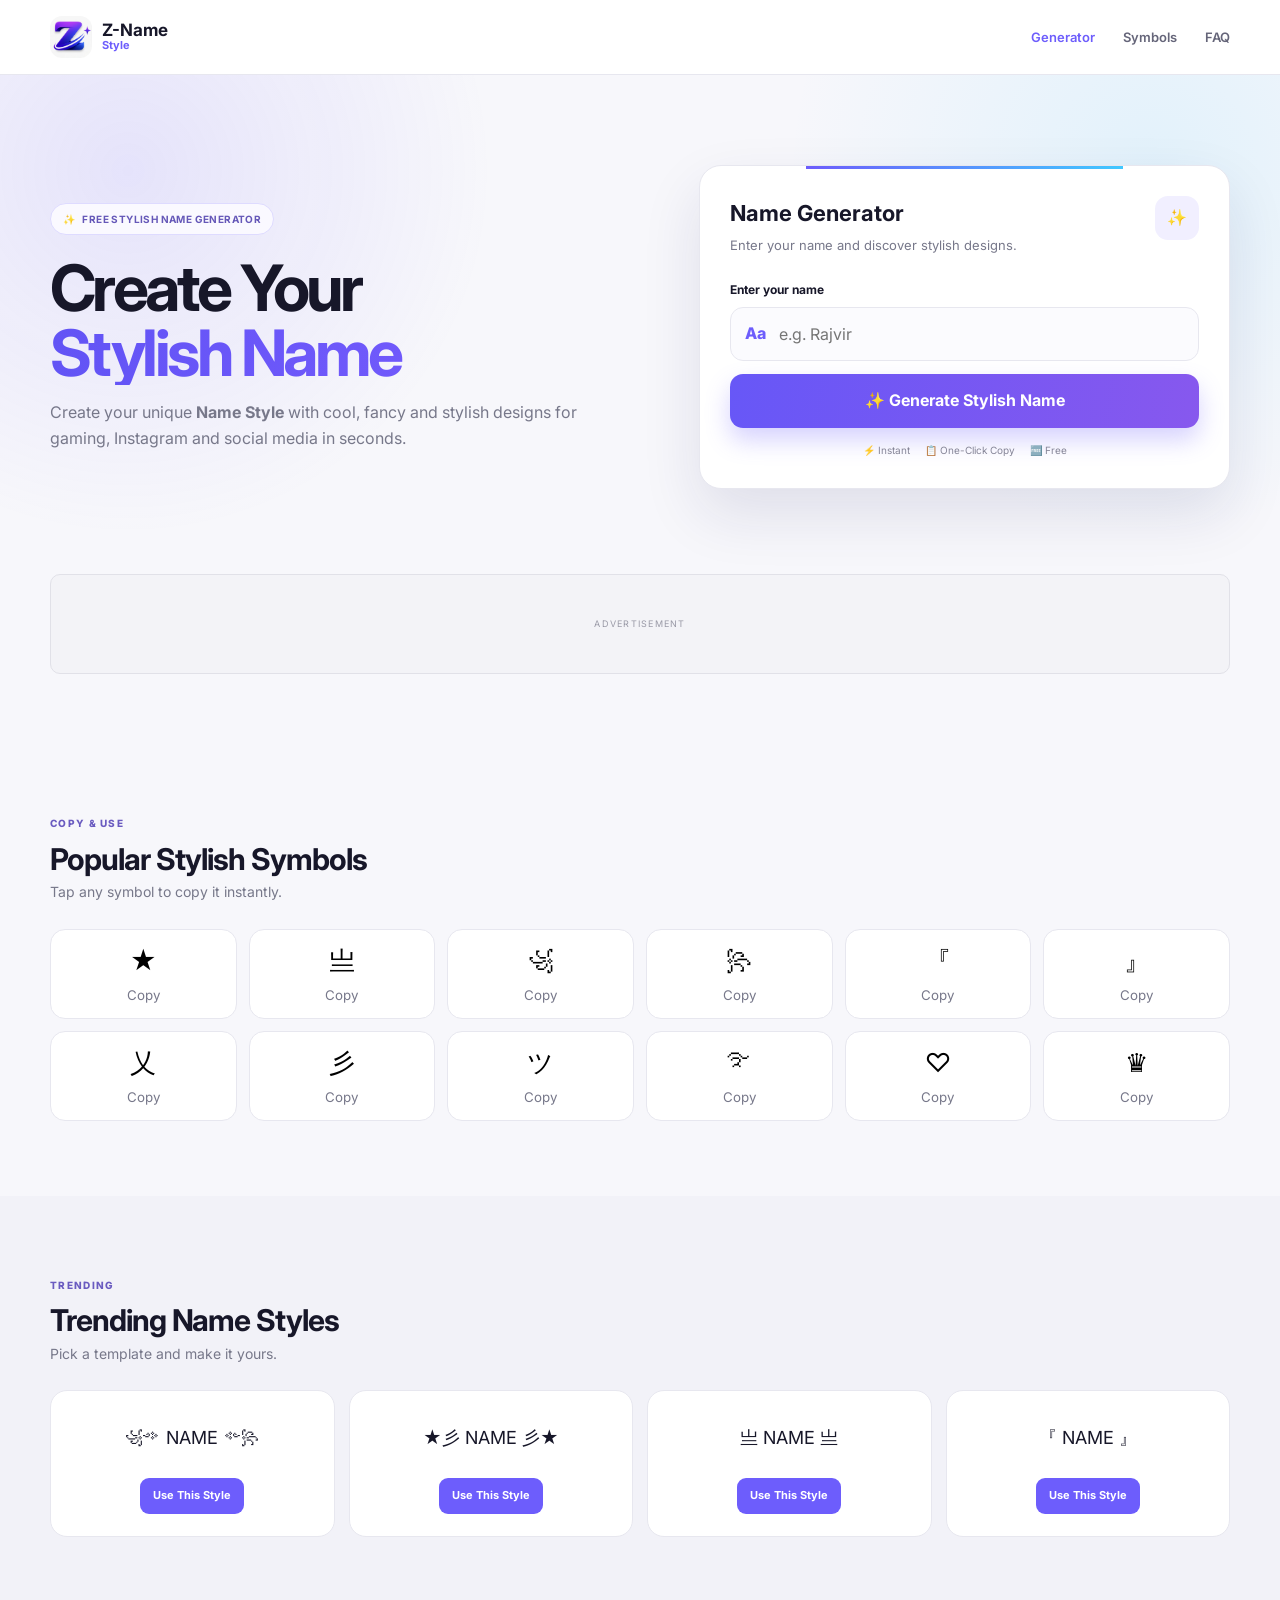
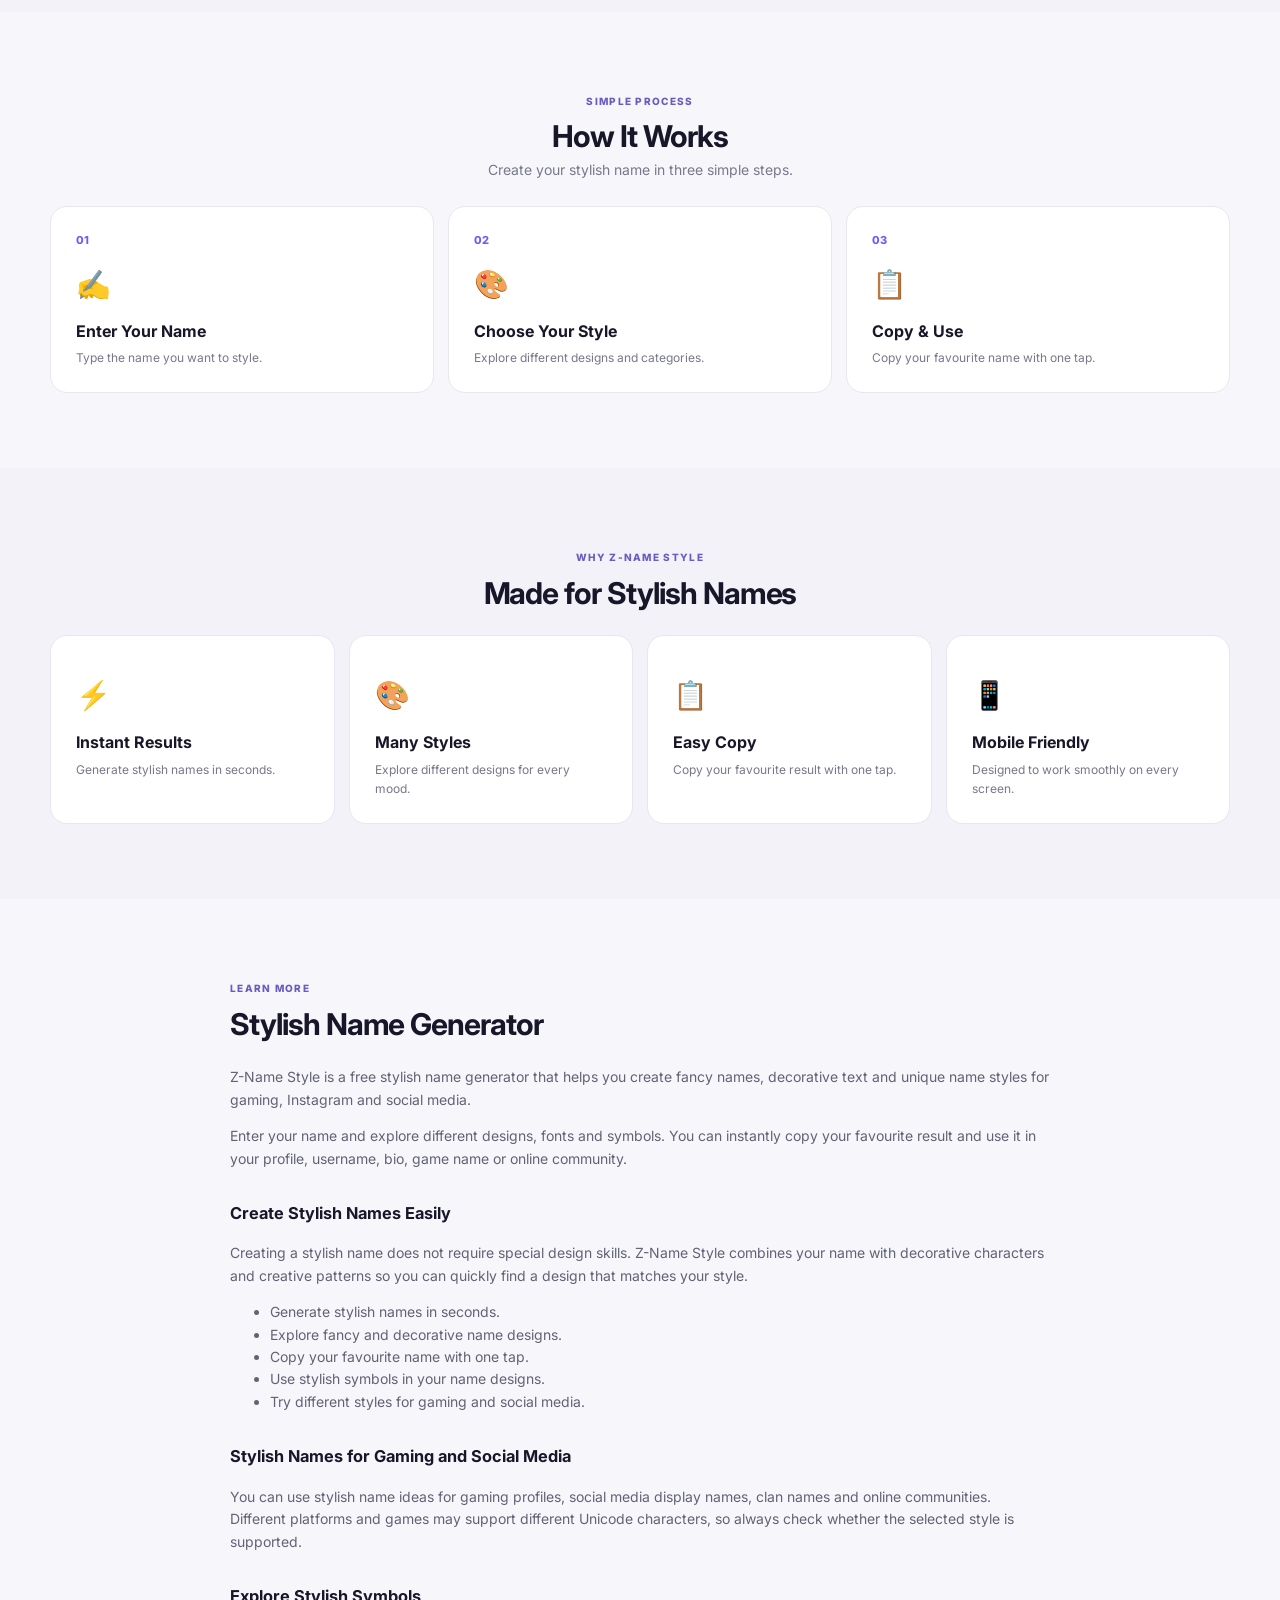
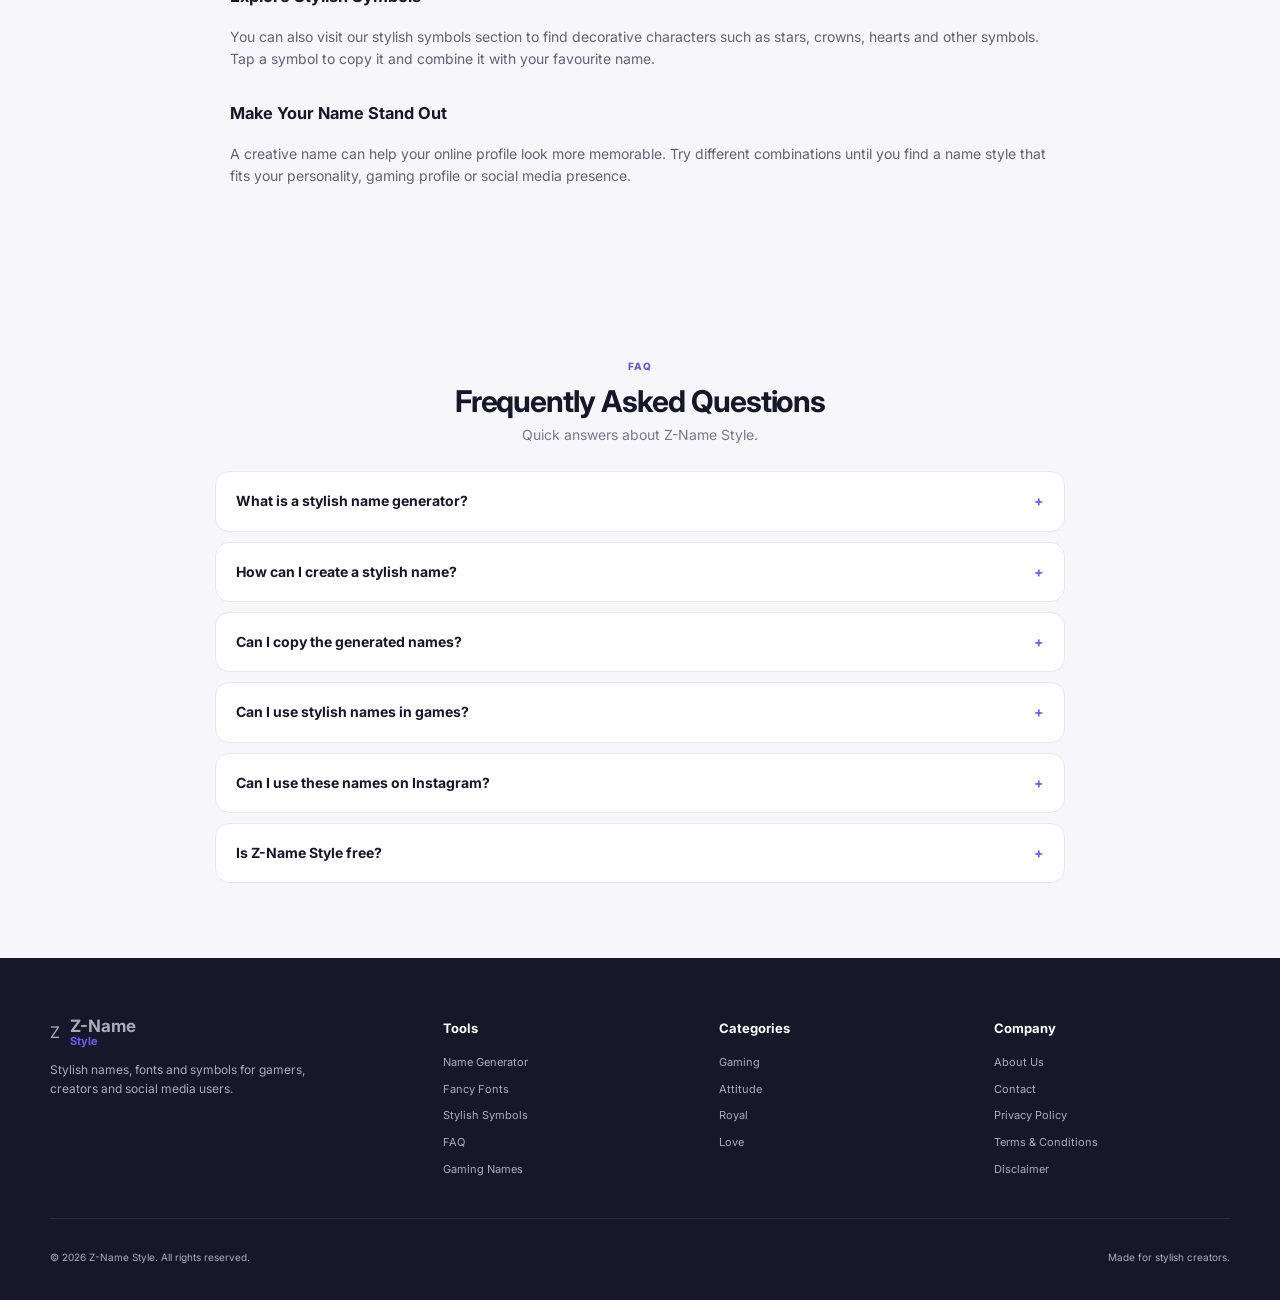
==== index.html @ 859924a9 "Revise SEO content for Z-Name Style Updated the content to enhance the description of the Z-Name Sty" ====
<!DOCTYPE html>
<html lang="en">
<head>
    <meta charset="UTF-8">

    <meta
        name="viewport"
        content="width=device-width, initial-scale=1.0"
    >

    <title>
        Stylish Name Generator - Name Style & Name Design | Z-Name Style | style name | name style | stylish name 
    </title>

    <meta
        name="description"
    content="Create stylish names, fancy name styles and unique name designs for gaming, Instagram and social media. Generate and copy stylish names instantly with Z-Name Style."
>

    <meta
        name="keywords"
        content="stylish name, stylish name generator, name style, name design, fancy name generator, gaming name, Instagram name, stylish names, fancy names, stylish symbols"
    >

    <meta
        name="robots"
        content="index, follow"
    >

    <meta
        name="googlebot"
        content="index, follow"
    >

    <meta
        name="author"
        content="Z-Name Style"
    >

    <meta
        name="theme-color"
        content="#6d5dfc"
    >

    <!-- Canonical URL -->
    <link
        rel="canonical"
        href="https://rajvirsingh13.github.io/Z-Name-style-/"
    >

    <!-- Favicon -->
<link
    rel="icon"
    type="image/png"
    href="logo.png"
>

<link
    rel="apple-touch-icon"
    href="logo.png"
>

    <!-- Open Graph -->
    <meta
        property="og:type"
        content="website"
    >

    <meta
        property="og:title"
        content="Stylish Name Generator - Z-Name Style"
    >

    <meta
        property="og:description"
        content="Create stylish names, fancy name styles and unique name designs for gaming, Instagram and social media."
    >

    <meta
        property="og:url"
        content="https://rajvirsingh13.github.io/Z-Name-style-/"
    >

    <meta
        property="og:site_name"
        content="Z-Name Style"
    >

    <meta
        property="og:image"
        content="https://rajvirsingh13.github.io/Z-Name-style-/logo.png"
    >

    <!-- Twitter / X -->
    <meta
        name="twitter:card"
        content="summary"
    >

    <meta
        name="twitter:title"
        content="Stylish Name Generator - Z-Name Style"
    >

    <meta
        name="twitter:description"
        content="Create stylish names, fancy name styles and unique name designs instantly."
    >

    <meta
        name="twitter:image"
        content="https://rajvirsingh13.github.io/Z-Name-style-/logo.png"
    >

    <!-- Google Fonts -->
    <link
        rel="preconnect"
        href="https://fonts.googleapis.com"
    >

    <link
        rel="preconnect"
        href="https://fonts.gstatic.com"
        crossorigin
    >

    <link
        href="https://fonts.googleapis.com/css2?family=Inter:wght@400;500;600;700;800&display=swap"
        rel="stylesheet"
    >

    <!-- Main CSS -->
    <link
        rel="stylesheet"
        href="style.css"
    >

    <!-- Website Structured Data -->
    <script type="application/ld+json">
    {
        "@context": "https://schema.org",
    "@type": "WebSite",
    "name": "Z-Name Style",
    "url": "https://rajvirsingh13.github.io/Z-Name-style-/",
    "description": "Free stylish name generator for creating fancy names, name styles and unique name designs for gaming, Instagram and social media."
}
    </script>

</head>

<body>

    <!-- ================= HEADER ================= -->

    <header class="site-header">
        <div class="container header-inner">

            <a href="#" class="brand" aria-label="Z-Name Style Home">

    <img
        src="logo.png"
        alt="Z-Name Style Logo"
        class="brand-logo"
    >

    <span class="brand-text">
        <strong>Z-Name</strong>
        <span>Style</span>
    </span>

            </a>

            <nav class="desktop-nav" aria-label="Main navigation">

                <a href="#generator" class="nav-link active">
                    Generator
                </a>

                <a href="#symbols" class="nav-link">
                    Symbols
                </a>

                <a href="#faq" class="nav-link">
                    FAQ
                </a>

            </nav>

            <button
                class="mobile-menu-button"
                id="mobileMenuButton"
                type="button"
                aria-label="Open menu"
                aria-expanded="false"
            >
                <span></span>
                <span></span>
                <span></span>
            </button>

        </div>

        <div class="mobile-menu" id="mobileMenu">

            <a href="#generator" class="mobile-nav-link">
                Generator
            </a>

            <a href="#symbols" class="mobile-nav-link">
                Symbols
            </a>

            <a href="#faq" class="mobile-nav-link">
                FAQ
            </a>

        </div>
    </header>


    <main>

        <!-- ================= HERO ================= -->

        <section class="hero-section" id="generator">

            <div class="container hero-container">

                <div class="hero-content">

                    <div class="hero-badge">
                        <span>✨</span>
                        FREE STYLISH NAME GENERATOR
                    </div>

                    <h1>
                        Create Your
                        <span class="gradient-text">Stylish Name</span>
                    </h1>

                    <p class="hero-description">
                        Create your unique <strong>Name Style</strong> with cool, fancy and stylish designs for gaming, Instagram and social media in seconds.
                    </p>

                </div>


                <!-- ================= GENERATOR CARD ================= -->

                <div class="generator-card">

                    <div class="generator-heading">

                        <div>
                            <h2>Name Generator</h2>

                            <p>
                                Enter your name and discover stylish designs.
                            </p>
                        </div>

                        <div class="generator-icon">
                            ✨
                        </div>

                    </div>


                    <form id="nameForm" class="generator-form">

                        <label for="nameInput" class="input-label">
                            Enter your name
                        </label>

                        <div class="input-wrapper">

                            <span class="input-icon">
                                Aa
                            </span>

                            <input
                                type="text"
                                id="nameInput"
                                class="name-input"
                                placeholder="e.g. Rajvir"
                                autocomplete="off"
                                maxlength="30"
                                aria-label="Enter your name"
                            >

                            <button
                                type="button"
                                id="clearName"
                                class="clear-button"
                                aria-label="Clear name"
                                hidden
                            >
                                ×
                            </button>

                        </div>


                        <button
                            type="submit"
                            class="generate-button"
                            id="generateButton"
                        >
                            <span>✨</span>
                            Generate Stylish Name
                        </button>

                    </form>


                    <div class="generator-features">

                        <span>
                            ⚡ Instant
                        </span>

                        <span>
                            📋 One-Click Copy
                        </span>

                        <span>
                            🆓 Free
                        </span>

                    </div>

                </div>

            </div>

        </section>


        <!-- ================= LIVE PREVIEW ================= -->

        <section class="preview-section" id="previewSection" hidden>

            <div class="container">

                <div class="preview-card">

                    <div class="preview-label">
                        LIVE PREVIEW
                    </div>

                    <div
                        class="preview-name"
                        id="previewName"
                    >
                        Your Name
                    </div>

                </div>

            </div>

        </section>


        <!-- ================= RESULTS ================= -->

        <section class="results-section" id="resultsSection" hidden>

            <div class="container">

                <div class="section-heading result-heading">

                    <div>
                        <span class="section-kicker">
                            GENERATED FOR YOU
                        </span>

                        <h2 id="resultsTitle">
                            Stylish Names
                        </h2>

                        <p>
                            Choose your favourite style and copy it instantly.
                        </p>
                    </div>

                </div>


                <div class="style-filters" id="styleFilters">

                    <button
                        class="filter-button active"
                        data-filter="all"
                        type="button"
                    >
                        All
                    </button>

                    <button
                        class="filter-button"
                        data-filter="fancy"
                        type="button"
                    >
                        Fancy
                    </button>

                    <button
                        class="filter-button"
                        data-filter="gaming"
                        type="button"
                    >
                        Gaming
                    </button>

                    <button
                        class="filter-button"
                        data-filter="attitude"
                        type="button"
                    >
                        Attitude
                    </button>

                    <button
                        class="filter-button"
                        data-filter="symbols"
                        type="button"
                    >
                        Symbols
                    </button>

                </div>


                <div
                    class="results-grid"
                    id="resultsContainer"
                ></div>

            </div>

        </section>


        <!-- ================= ADVERTISEMENT ================= -->

        <section class="ad-section">

            <div class="container">

                <div class="ad-placeholder">

                    <span>ADVERTISEMENT</span>

                </div>

            </div>

        </section>


        <!-- ================= SYMBOLS ================= -->

        <section class="content-section" id="symbols">

            <div class="container">

                <div class="section-heading">

                    <span class="section-kicker">
                        COPY & USE
                    </span>

                    <h2>
                        Popular Stylish Symbols
                    </h2>

                    <p>
                        Tap any symbol to copy it instantly.
                    </p>

                </div>


                <div class="symbols-grid" id="symbolsGrid">

                    <button class="symbol-card" data-symbol="★">
                        <span>★</span>
                        <small>Copy</small>
                    </button>

                    <button class="symbol-card" data-symbol="亗">
                        <span>亗</span>
                        <small>Copy</small>
                    </button>

                    <button class="symbol-card" data-symbol="꧁">
                        <span>꧁</span>
                        <small>Copy</small>
                    </button>

                    <button class="symbol-card" data-symbol="꧂">
                        <span>꧂</span>
                        <small>Copy</small>
                    </button>

                    <button class="symbol-card" data-symbol="『">
                        <span>『</span>
                        <small>Copy</small>
                    </button>

                    <button class="symbol-card" data-symbol="』">
                        <span>』</span>
                        <small>Copy</small>
                    </button>

                    <button class="symbol-card" data-symbol="乂">
                        <span>乂</span>
                        <small>Copy</small>
                    </button>

                    <button class="symbol-card" data-symbol="彡">
                        <span>彡</span>
                        <small>Copy</small>
                    </button>

                    <button class="symbol-card" data-symbol="ツ">
                        <span>ツ</span>
                        <small>Copy</small>
                    </button>

                    <button class="symbol-card" data-symbol="࿐">
                        <span>࿐</span>
                        <small>Copy</small>
                    </button>

                    <button class="symbol-card" data-symbol="♡">
                        <span>♡</span>
                        <small>Copy</small>
                    </button>

                    <button class="symbol-card" data-symbol="♛">
                        <span>♛</span>
                        <small>Copy</small>
                    </button>

                </div>

            </div>

        </section>


        <!-- ================= TRENDING ================= -->

        <section class="content-section soft-section">

            <div class="container">

                <div class="section-heading">

                    <span class="section-kicker">
                        TRENDING
                    </span>

                    <h2>
                        Trending Name Styles
                    </h2>

                    <p>
                        Pick a template and make it yours.
                    </p>

                </div>


                <div class="trending-grid">

                    <div class="trending-card">

                        <div class="template-name">
                            ꧁༺ NAME ༻꧂
                        </div>

                        <button
                            class="use-style-button"
                            data-template="꧁༺ {name} ༻꧂"
                            type="button"
                        >
                            Use This Style
                        </button>

                    </div>


                    <div class="trending-card">

                        <div class="template-name">
                            ★彡 NAME 彡★
                        </div>

                        <button
                            class="use-style-button"
                            data-template="★彡 {name} 彡★"
                            type="button"
                        >
                            Use This Style
                        </button>

                    </div>


                    <div class="trending-card">

                        <div class="template-name">
                            亗 NAME 亗
                        </div>

                        <button
                            class="use-style-button"
                            data-template="亗 {name} 亗"
                            type="button"
                        >
                            Use This Style
                        </button>

                    </div>


                    <div class="trending-card">

                        <div class="template-name">
                            『 NAME 』
                        </div>

                        <button
                            class="use-style-button"
                            data-template="『{name}』"
                            type="button"
                        >
                            Use This Style
                        </button>

                    </div>

                </div>

            </div>

        </section>
                <!-- ================= HOW IT WORKS ================= -->

        <section class="content-section">

            <div class="container">

                <div class="section-heading centered">

                    <span class="section-kicker">
                        SIMPLE PROCESS
                    </span>

                    <h2>
                        How It Works
                    </h2>

                    <p>
                        Create your stylish name in three simple steps.
                    </p>

                </div>


                <div class="steps-grid">

                    <div class="step-card">

                        <div class="step-number">
                            01
                        </div>

                        <div class="step-icon">
                            ✍️
                        </div>

                        <h3>
                            Enter Your Name
                        </h3>

                        <p>
                            Type the name you want to style.
                        </p>

                    </div>


                    <div class="step-card">

                        <div class="step-number">
                            02
                        </div>

                        <div class="step-icon">
                            🎨
                        </div>

                        <h3>
                            Choose Your Style
                        </h3>

                        <p>
                            Explore different designs and categories.
                        </p>

                    </div>


                    <div class="step-card">

                        <div class="step-number">
                            03
                        </div>

                        <div class="step-icon">
                            📋
                        </div>

                        <h3>
                            Copy & Use
                        </h3>

                        <p>
                            Copy your favourite name with one tap.
                        </p>

                    </div>

                </div>

            </div>

        </section>


        <!-- ================= WHY US ================= -->

        <section class="content-section soft-section">

            <div class="container">

                <div class="section-heading centered">

                    <span class="section-kicker">
                        WHY Z-NAME STYLE
                    </span>

                    <h2>
                        Made for Stylish Names
                    </h2>

                </div>


                <div class="benefits-grid">

                    <div class="benefit-card">

                        <span>⚡</span>

                        <h3>
                            Instant Results
                        </h3>

                        <p>
                            Generate stylish names in seconds.
                        </p>

                    </div>


                    <div class="benefit-card">

                        <span>🎨</span>

                        <h3>
                            Many Styles
                        </h3>

                        <p>
                            Explore different designs for every mood.
                        </p>

                    </div>


                    <div class="benefit-card">

                        <span>📋</span>

                        <h3>
                            Easy Copy
                        </h3>

                        <p>
                            Copy your favourite result with one tap.
                        </p>

                    </div>


                    <div class="benefit-card">

                        <span>📱</span>

                        <h3>
                            Mobile Friendly
                        </h3>

                        <p>
                            Designed to work smoothly on every screen.
                        </p>

                    </div>

                </div>

            </div>

        </section>


        <!-- ================= SEO CONTENT ================= -->

        <section class="content-section seo-section">

            <div class="container narrow-container">

                <div class="section-heading">

                    <span class="section-kicker">
                        LEARN MORE
                    </span>

                    <h2>
                        Stylish Name Generator
                    </h2>

                </div>


                <div class="seo-content">

    <p>
        Z-Name Style is a free
        <a href="#generator">stylish name generator</a>
        that helps you create fancy names, decorative text
        and unique name styles for gaming, Instagram and
        social media.
    </p>

    <p>
        Enter your name and explore different designs,
        fonts and symbols. You can instantly copy your
        favourite result and use it in your profile,
        username, bio, game name or online community.
    </p>

    <h3>
        Create Stylish Names Easily
    </h3>

    <p>
        Creating a stylish name does not require special
        design skills. Z-Name Style combines your name with
        decorative characters and creative patterns so you
        can quickly find a design that matches your style.
    </p>

    <ul>
        <li>Generate stylish names in seconds.</li>
        <li>Explore fancy and decorative name designs.</li>
        <li>Copy your favourite name with one tap.</li>
        <li>Use stylish symbols in your name designs.</li>
        <li>Try different styles for gaming and social media.</li>
    </ul>

    <h3>
        Stylish Names for Gaming and Social Media
    </h3>

    <p>
        You can use stylish name ideas for gaming profiles,
        social media display names, clan names and online
        communities. Different platforms and games may
        support different Unicode characters, so always
        check whether the selected style is supported.
    </p>

    <h3>
        Explore Stylish Symbols
    </h3>

    <p>
        You can also visit our
        <a href="#symbols">stylish symbols</a>
        section to find decorative characters such as stars,
        crowns, hearts and other symbols. Tap a symbol to
        copy it and combine it with your favourite name.
    </p>

    <h3>
        Make Your Name Stand Out
    </h3>

    <p>
        A creative name can help your online profile look
        more memorable. Try different combinations until
        you find a name style that fits your personality,
        gaming profile or social media presence.
    </p>

                </div>

        </section>


        <!-- ================= FAQ ================= -->

        <section class="content-section" id="faq">

            <div class="container faq-container">

                <div class="section-heading centered">

                    <span class="section-kicker">
                        FAQ
                    </span>

                    <h2>
                        Frequently Asked Questions
                    </h2>

                    <p>
                        Quick answers about Z-Name Style.
                    </p>

                </div>


                <div class="faq-list">

                    <details class="faq-item">

                        <summary>
                            What is a stylish name generator?
                            <span>+</span>
                        </summary>

                        <p>
                            A stylish name generator turns a normal name into
    fancy, creative and decorative text styles. You can
    create stylish names for gaming, Instagram and other
    social media platforms and copy your favourite design.
                        </p>

                    </details>


                    <details class="faq-item">

                        <summary>
                            How can I create a stylish name?
                            <span>+</span>
                        </summary>

                        <p>
                            Enter your name in the generator, explore the
    available stylish name designs and copy the style
    you like. You can try different styles until you
    find the perfect name.
                        </p>

                    </details>


                    <details class="faq-item">

                        <summary>
                            Can I copy the generated names?
                            <span>+</span>
                        </summary>

                        <p>
                            Yes. Z-Name Style lets you quickly copy generated
    names and stylish text with the copy button, so you
    can paste your favourite design wherever you want.
                        </p>

                    </details>


                    <details class="faq-item">

                        <summary>
                            Can I use stylish names in games?
                            <span>+</span>
                        </summary>

                        <p>
                            Yes, you can copy a stylish name and try it in your
    game. However, some games may not support every
    special character or Unicode symbol.
                        </p>

                    </details>


                    <details class="faq-item">

                        <summary>
                            Can I use these names on Instagram?
                            <span>+</span>
                        </summary>

                        <p>
                            You can use compatible stylish text on Instagram
    where those characters are supported. Availability
    can depend on where you use the text on Instagram.
                        </p>

                    </details>


                    <details class="faq-item">

                        <summary>
                            Is Z-Name Style free?
                            <span>+</span>
                        </summary>

                        <p>
                            Yes. The core name styling features on Z-Name Style
    are available for free, so you can create and copy
    stylish names without paying.
                        </p>

                    </details>

                </div>

            </div>

        </section>

    </main>


    <!-- ================= FOOTER ================= -->

    <footer class="site-footer">

        <div class="container">

            <div class="footer-top">

                <div class="footer-brand">

                    <a href="#" class="brand footer-logo">

                        <span class="brand-mark">
                            Z
                        </span>

                        <span class="brand-text">
                            <strong>Z-Name</strong>
                            <span>Style</span>
                        </span>

                    </a>

                    <p>
                        Stylish names, fonts and symbols for gamers,
                        creators and social media users.
                    </p>

                </div>


                <div class="footer-column">

                    <h3>
                        Tools
                    </h3>

                    <a href="#generator">
                        Name Generator
                    </a>

                    <a href="#fonts">
                        Fancy Fonts
                    </a>

                    <a href="#symbols">
                        Stylish Symbols
                    </a>
                    
                    <a href="#faq">
                        FAQ
                    </a>

                    <a href="#gaming">
                        Gaming Names
                    </a>

                </div>


                <div class="footer-column">

                    <h3>
                        Categories
                    </h3>

                    <a href="#styles">
                        Gaming
                    </a>

                    <a href="#styles">
                        Attitude
                    </a>

                    <a href="#styles">
                        Royal
                    </a>

                    <a href="#styles">
                        Love
                    </a>

                </div>


                <div class="footer-column">

                    <h3>
                        Company
                    </h3>

                    <a href="#">
                        About Us
                    </a>

                    <a href="#">
                        Contact
                    </a>

                    <a href="#">
                        Privacy Policy
                    </a>

                    <a href="#">
                        Terms & Conditions
                    </a>

                    <a href="#">
                        Disclaimer
                    </a>

                </div>

            </div>


            <div class="footer-bottom">

                <p>
                    © 2026 Z-Name Style. All rights reserved.
                </p>

                <p>
                    Made for stylish creators.
                </p>

            </div>

        </div>

    </footer>


    <!-- ================= MOBILE BOTTOM NAV ================= -->

    <nav
        class="mobile-bottom-nav"
        aria-label="Mobile navigation"
    >

        <a href="#" class="bottom-nav-item active">

            <span>⌂</span>

            <small>
                Home
            </small>

        </a>


        <a href="#generator" class="bottom-nav-item">

            <span>✨</span>

            <small>
                Generate
            </small>

        </a>


        <a href="#styles" class="bottom-nav-item">

            <span>🎨</span>

            <small>
                Styles
            </small>

        </a>


        <a href="#symbols" class="bottom-nav-item">

            <span>🔣</span>

            <small>
                Symbols
            </small>

        </a>


        <button
            type="button"
            class="bottom-nav-item"
            id="bottomMenuButton"
        >

            <span>☰</span>

            <small>
                More
            </small>

        </button>

    </nav>


    <!-- ================= TOAST ================= -->

    <div
        class="toast"
        id="toast"
        role="status"
        aria-live="polite"
    >

        <span class="toast-icon">
            ✓
        </span>

        <span id="toastMessage">
            Copied!
        </span>

    </div>


    <!-- ================= JAVASCRIPT ================= -->

    <script src="script.js"></script>

</body>
  </html>
---- style.css ----
/* =========================================================
   Z-NAME STYLE
   Main UI
   ========================================================= */

:root {
    --primary: #6d5dfc;
    --primary-dark: #5848e8;
    --secondary: #8b5cf6;
    --text: #171729;
    --muted: #77788a;
    --border: #e7e7ef;
    --bg: #f7f7fb;
    --white: #ffffff;
    --soft: #f1efff;
    --shadow: 0 15px 40px rgba(35, 29, 90, 0.08);
    --radius: 18px;
    --transition: 0.25s ease;
}

* {
    box-sizing: border-box;
}

html {
    scroll-behavior: smooth;
}

body {
    margin: 0;
    font-family: "Inter", sans-serif;
    color: var(--text);
    background: var(--bg);
    line-height: 1.6;
}

button,
input {
    font: inherit;
}

button {
    cursor: pointer;
}

a {
    color: inherit;
    text-decoration: none;
}

.container {
    width: min(1180px, calc(100% - 32px));
    margin-inline: auto;
}

.narrow-container {
    max-width: 820px;
}

/* =========================================================
   HEADER
   ========================================================= */

.site-header {
    position: sticky;
    top: 0;
    z-index: 1000;
    background: rgba(255, 255, 255, 0.94);
    backdrop-filter: blur(18px);
    border-bottom: 1px solid var(--border);
}

.header-inner {
    min-height: 74px;
    display: flex;
    align-items: center;
    justify-content: space-between;
}

.brand {
    display: inline-flex;
    align-items: center;
    gap: 10px;
}

.brand-logo {
    width: 42px !important;
    height: 42px !important;
    max-width: 42px !important;
    max-height: 42px !important;

    object-fit: contain;
    display: block;
    flex-shrink: 0;
    border-radius: 12px;
}

.brand-text {
    display: flex;
    flex-direction: column;
    line-height: 1.05;
}

.brand-text strong {
    font-size: 17px;
}

.brand-text span {
    font-size: 11px;
    color: var(--primary);
    font-weight: 700;
}

.desktop-nav {
    display: flex;
    align-items: center;
    gap: 28px;
}

/*
   Styles and Tools are intentionally NOT included.
*/

.nav-link {
    font-size: 13px;
    color: #656579;
    font-weight: 600;
    transition: var(--transition);
}

.nav-link:hover,
.nav-link.active {
    color: var(--primary);
}

.mobile-menu-button {
    display: none;
    width: 48px;
    height: 48px;
    border: 1px solid var(--border);
    border-radius: 14px;
    background: white;
}

.mobile-menu-button span {
    display: block;
    width: 22px;
    height: 2px;
    margin: 5px auto;
    background: var(--text);
    transition: var(--transition);
}

.mobile-menu-button.open span:nth-child(1) {
    transform: translateY(7px) rotate(45deg);
}

.mobile-menu-button.open span:nth-child(2) {
    opacity: 0;
}

.mobile-menu-button.open span:nth-child(3) {
    transform: translateY(-7px) rotate(-45deg);
}

.mobile-menu {
    display: none;
}

/* =========================================================
   HERO
   ========================================================= */

.hero-section {
    padding: 90px 0 65px;
    background:
        radial-gradient(circle at 10% 20%, rgba(109, 93, 252, 0.13), transparent 30%),
        radial-gradient(circle at 90% 20%, rgba(72, 200, 255, 0.12), transparent 30%);
}

.hero-container {
    display: grid;
    grid-template-columns: 1fr 0.9fr;
    align-items: center;
    gap: 60px;
}

.hero-badge {
    display: inline-flex;
    align-items: center;
    gap: 7px;
    padding: 7px 12px;
    border: 1px solid #dedbff;
    border-radius: 999px;
    background: #faf9ff;
    color: #6558b8;
    font-size: 10px;
    font-weight: 700;
    letter-spacing: 0.04em;
}

.hero-content h1 {
    margin: 20px 0 15px;
    font-size: clamp(42px, 5vw, 68px);
    line-height: 1.02;
    letter-spacing: -0.055em;
}

.gradient-text {
    display: block;
    background: linear-gradient(90deg, #6254f5, #795cff);
    -webkit-background-clip: text;
    background-clip: text;
    color: transparent;
}

.hero-description {
    max-width: 580px;
    margin: 0;
    color: var(--muted);
    font-size: 16px;
}

/* =========================================================
   GENERATOR
   ========================================================= */

.generator-card {
    position: relative;
    padding: 30px;
    background: white;
    border: 1px solid var(--border);
    border-radius: 22px;
    box-shadow: 0 25px 60px rgba(30, 25, 90, 0.11);
    overflow: hidden;
}

.generator-card::before {
    content: "";
    position: absolute;
    left: 20%;
    right: 20%;
    top: 0;
    height: 3px;
    background: linear-gradient(90deg, #6d5dfc, #41c8ff);
}

.generator-heading {
    display: flex;
    justify-content: space-between;
    gap: 20px;
}

.generator-heading h2 {
    margin: 0 0 4px;
    font-size: 22px;
}

.generator-heading p {
    margin: 0;
    color: var(--muted);
    font-size: 13px;
}

.generator-icon {
    width: 44px;
    height: 44px;
    display: grid;
    place-items: center;
    border-radius: 13px;
    background: var(--soft);
}

.generator-form {
    margin-top: 24px;
}

.input-label {
    display: block;
    margin-bottom: 8px;
    font-size: 12px;
    font-weight: 700;
}

.input-wrapper {
    position: relative;
}

.input-icon {
    position: absolute;
    left: 15px;
    top: 50%;
    transform: translateY(-50%);
    color: var(--primary);
    font-weight: 800;
}

.name-input {
    width: 100%;
    height: 54px;
    padding: 0 48px;
    border: 1px solid var(--border);
    border-radius: 13px;
    outline: none;
    background: #fbfbfe;
    transition: var(--transition);
}

.name-input:focus {
    border-color: var(--primary);
    box-shadow: 0 0 0 4px rgba(109, 93, 252, 0.1);
}

.clear-button {
    position: absolute;
    right: 12px;
    top: 50%;
    transform: translateY(-50%);
    width: 28px;
    height: 28px;
    border: 0;
    border-radius: 50%;
    background: #eeeeF5;
    color: #777;
}

.generate-button {
    width: 100%;
    height: 54px;
    margin-top: 13px;
    border: 0;
    border-radius: 13px;
    color: white;
    font-weight: 700;
    background: linear-gradient(100deg, #6757f7, #8758ee);
    box-shadow: 0 12px 25px rgba(109, 93, 252, 0.28);
    transition: var(--transition);
}

.generate-button:hover {
    transform: translateY(-2px);
}

.generate-button.generating {
    opacity: 0.75;
    pointer-events: none;
}

.generator-features {
    display: flex;
    justify-content: center;
    flex-wrap: wrap;
    gap: 15px;
    margin-top: 14px;
    color: #858597;
    font-size: 10px;
}

/* =========================================================
   PREVIEW
   ========================================================= */

.preview-section {
    padding: 15px 0 55px;
}

.preview-card {
    min-height: 106px;
    padding: 15px 25px;
    display: flex;
    flex-direction: column;
    justify-content: center;
    align-items: center;
    border-radius: 20px;
    color: white;
    background:
        radial-gradient(circle at 15% 0%, rgba(109, 93, 252, 0.25), transparent 30%),
        #211c40;
    box-shadow: 0 18px 35px rgba(30, 25, 70, 0.13);
}

.preview-label {
    align-self: flex-start;
    font-size: 9px;
    font-weight: 800;
    letter-spacing: 0.12em;
    opacity: 0.55;
}

.preview-name {
    margin-top: 3px;
    font-size: 29px;
    font-weight: 800;
}

/* =========================================================
   RESULTS
   ========================================================= */

.results-section {
    padding: 25px 0 70px;
}

.section-heading {
    margin-bottom: 25px;
}

.section-kicker {
    color: #6a5bc0;
    font-size: 10px;
    font-weight: 800;
    letter-spacing: 0.13em;
}

.section-heading h2 {
    margin: 7px 0 5px;
    font-size: 30px;
    line-height: 1.15;
    letter-spacing: -0.035em;
}

.section-heading p {
    margin: 0;
    color: var(--muted);
    font-size: 14px;
}

.style-filters {
    display: flex;
    flex-wrap: wrap;
    gap: 8px;
    margin-bottom: 20px;
}

.filter-button {
    border: 1px solid var(--border);
    border-radius: 999px;
    padding: 8px 15px;
    color: #686879;
    background: white;
    font-size: 12px;
    font-weight: 600;
    transition: var(--transition);
}

.filter-button:hover,
.filter-button.active {
    color: white;
    border-color: var(--primary);
    background: var(--primary);
}

.results-grid {
    display: grid;
    grid-template-columns: repeat(2, minmax(0, 1fr));
    gap: 12px;
}

/* =========================================================
   RESULT CARD
   ONLY NAME + COPY
   ========================================================= */

.result-card {
    min-height: 125px;
    padding: 20px;
    display: flex;
    flex-direction: column;
    justify-content: space-between;
    gap: 16px;
    border: 1px solid var(--border);
    border-radius: 15px;
    background: white;
    box-shadow: 0 7px 20px rgba(25, 25, 70, 0.045);

    opacity: 0;
    transform: translateY(12px);
    animation: resultIn 0.42s ease forwards;

    transition: transform 0.2s ease, box-shadow 0.2s ease;
}

.result-card:hover {
    transform: translateY(-3px);
    box-shadow: 0 14px 30px rgba(25, 25, 70, 0.08);
}

.result-name {
    min-height: 34px;
    display: flex;
    align-items: center;
    justify-content: center;
    text-align: center;
    font-size: 22px;
    line-height: 1.35;
    word-break: break-word;
    overflow-wrap: anywhere;
    color: #20202b;
}

/*
   Screenshot-style Copy button
*/

.copy-result-button {
    width: 100%;
    min-height: 48px;
    display: flex;
    align-items: center;
    justify-content: center;
    gap: 7px;

    border: 1px solid #ded9f7;
    border-radius: 13px;

    color: #6858d4;
    background: #f7f4ff;

    font-weight: 700;
    transition: all 0.22s ease;
}

.copy-result-button:hover {
    border-color: #cfc7f4;
    background: #eeeaff;
    transform: translateY(-1px);
}

.copy-result-button:active {
    transform: scale(0.98);
}

.copy-result-button.copied {
    color: #fff;
    border-color: #6655ed;
    background: #6d5dfc;
}

.copy-icon {
    font-size: 15px;
}

/* =========================================================
   AD
   ========================================================= */

.ad-section {
    padding: 20px 0 60px;
}

.ad-placeholder {
    height: 100px;
    display: grid;
    place-items: center;
    border: 1px solid #e1e1e8;
    border-radius: 10px;
    color: #9999a6;
    background: #f3f3f7;
    font-size: 9px;
    letter-spacing: 0.14em;
}

/* =========================================================
   CONTENT
   ========================================================= */

.content-section {
    padding: 75px 0;
}

.soft-section {
    background: #f2f2f8;
}

.category-grid,
.tools-grid,
.mini-card-grid,
.trending-grid,
.steps-grid,
.benefits-grid {
    display: grid;
    gap: 14px;
}

.category-grid {
    grid-template-columns: repeat(4, 1fr);
}

.category-card,
.tool-card,
.mini-card,
.trending-card,
.step-card,
.benefit-card {
    border: 1px solid var(--border);
    background: white;
    border-radius: 17px;
}

.category-card {
    min-height: 150px;
    padding: 20px;
    text-align: left;
    position: relative;
    transition: var(--transition);
}

.category-card:hover {
    transform: translateY(-4px);
    box-shadow: var(--shadow);
}

.category-icon {
    display: grid;
    place-items: center;
    width: 38px;
    height: 38px;
    border-radius: 11px;
    background: var(--soft);
}

.category-title {
    display: block;
    margin-top: 15px;
    font-weight: 700;
}

.category-description {
    display: block;
    color: #8b8b99;
    font-size: 11px;
}

.category-arrow {
    position: absolute;
    right: 18px;
    bottom: 17px;
    color: var(--primary);
}

/* Tools can still exist elsewhere in old HTML,
   but the TOP Tools navigation item is removed. */

.tools-grid {
    grid-template-columns: repeat(2, 1fr);
}

.tool-card {
    padding: 22px;
    display: flex;
    align-items: center;
    gap: 16px;
    transition: var(--transition);
}

.tool-card:hover {
    transform: translateY(-3px);
    box-shadow: var(--shadow);
}

.tool-icon {
    font-size: 27px;
}

.tool-content {
    flex: 1;
}

.tool-content h3,
.step-card h3,
.benefit-card h3 {
    margin: 0 0 4px;
    font-size: 16px;
}

.tool-content p,
.step-card p,
.benefit-card p {
    margin: 0;
    color: var(--muted);
    font-size: 12px;
}

.tool-arrow {
    color: var(--primary);
}

.mini-card-grid {
    grid-template-columns: repeat(3, 1fr);
}

.mini-card {
    padding: 20px;
    display: flex;
    flex-direction: column;
    gap: 4px;
}

.mini-card strong {
    font-size: 15px;
}

.mini-card small {
    color: var(--muted);
}

.symbols-grid {
    display: grid;
    grid-template-columns: repeat(6, 1fr);
    gap: 12px;
}

.symbol-card {
    min-height: 90px;
    border: 1px solid var(--border);
    border-radius: 15px;
    background: white;
    transition: var(--transition);
}

.symbol-card span {
    display: block;
    font-size: 26px;
}

.symbol-card small {
    color: var(--muted);
}

.symbol-card:hover,
.symbol-card.copied {
    border-color: var(--primary);
    background: var(--soft);
}

.trending-grid {
    grid-template-columns: repeat(4, 1fr);
}

.trending-card {
    padding: 22px;
    text-align: center;
}

.template-name {
    min-height: 50px;
    display: grid;
    place-items: center;
    font-size: 18px;
}

.use-style-button {
    margin-top: 15px;
    border: 0;
    border-radius: 9px;
    padding: 9px 13px;
    color: white;
    background: var(--primary);
    font-size: 11px;
    font-weight: 700;
}

.steps-grid {
    grid-template-columns: repeat(3, 1fr);
}

.step-card,
.benefit-card {
    padding: 25px;
}

.step-number {
    color: var(--primary);
    font-size: 11px;
    font-weight: 800;
}

.step-icon,
.benefit-card > span {
    display: block;
    margin: 12px 0;
    font-size: 28px;
}

.benefits-grid {
    grid-template-columns: repeat(4, 1fr);
}

.seo-content {
    color: #626274;
    font-size: 14px;
}

.seo-content h3 {
    color: var(--text);
    margin-top: 30px;
}

.centered {
    text-align: center;
}

/* =========================================================
   FAQ
   ========================================================= */

.faq-container {
    max-width: 850px;
}

.faq-list {
    display: grid;
    gap: 10px;
}

.faq-item {
    padding: 18px 20px;
    border: 1px solid var(--border);
    border-radius: 14px;
    background: white;
}

.faq-item summary {
    cursor: pointer;
    display: flex;
    justify-content: space-between;
    gap: 15px;
    font-weight: 700;
    font-size: 14px;
}

.faq-item summary span {
    color: var(--primary);
}

.faq-item p {
    margin: 14px 0 0;
    color: var(--muted);
    font-size: 13px;
}

/* =========================================================
   FOOTER
   ========================================================= */

.site-footer {
    padding: 60px 0 25px;
    color: #aaaabd;
    background: #18172a;
}

.footer-top {
    display: grid;
    grid-template-columns: 1.5fr repeat(3, 1fr);
    gap: 40px;
}

.footer-brand p {
    max-width: 280px;
    font-size: 12px;
}

.footer-column {
    display: flex;
    flex-direction: column;
    gap: 9px;
}

.footer-column h3 {
    margin: 0 0 6px;
    color: white;
    font-size: 13px;
}

.footer-column a {
    font-size: 11px;
}

.footer-column a:hover {
    color: white;
}

.footer-bottom {
    margin-top: 40px;
    padding-top: 20px;
    border-top: 1px solid rgba(255,255,255,0.08);
    display: flex;
    justify-content: space-between;
    font-size: 10px;
}

/* =========================================================
   MOBILE BOTTOM NAV
   ========================================================= */

.mobile-bottom-nav {
    display: none;
}

/* =========================================================
   TOAST
   ========================================================= */

.toast {
    position: fixed;
    left: 50%;
    bottom: 28px;
    z-index: 3000;

    display: flex;
    align-items: center;
    gap: 9px;

    padding: 12px 17px;
    border-radius: 12px;

    color: white;
    background: #202035;
    box-shadow: 0 15px 35px rgba(0,0,0,0.2);

    opacity: 0;
    pointer-events: none;
    transform: translate(-50%, 20px);

    transition: all 0.25s ease;
}

.toast.show {
    opacity: 1;
    transform: translate(-50%, 0);
}

.toast-icon {
    width: 20px;
    height: 20px;
    display: grid;
    place-items: center;
    border-radius: 50%;
    background: #6d5dfc;
    font-size: 12px;
}

/* =========================================================
   ANIMATIONS
   ========================================================= */

@keyframes resultIn {
    from {
        opacity: 0;
        transform: translateY(12px);
    }

    to {
        opacity: 1;
        transform: translateY(0);
    }
}

/* =========================================================
   RESPONSIVE
   ========================================================= */

@media (max-width: 900px) {
    .hero-container {
        grid-template-columns: 1fr;
    }

    .hero-content {
        text-align: center;
    }

    .hero-badge {
        justify-content: center;
    }

    .hero-description {
        margin-inline: auto;
    }

    .category-grid {
        grid-template-columns: repeat(2, 1fr);
    }

    .mini-card-grid,
    .benefits-grid {
        grid-template-columns: repeat(2, 1fr);
    }

    .trending-grid {
        grid-template-columns: repeat(2, 1fr);
    }

    .symbols-grid {
        grid-template-columns: repeat(4, 1fr);
    }
}

@media (max-width: 700px) {
    .container {
        width: min(100% - 28px, 600px);
    }

    .desktop-nav {
        display: none;
    }

    .mobile-menu-button {
        display: block;
    }

    .mobile-menu {
        position: absolute;
        left: 14px;
        right: 14px;
        top: calc(100% + 8px);

        padding: 10px;

        border: 1px solid var(--border);
        border-radius: 16px;

        background: rgba(255,255,255,0.98);
        box-shadow: var(--shadow);

        display: grid;
        gap: 4px;

        opacity: 0;
        visibility: hidden;
        transform: translateY(-8px);
        transition: var(--transition);
    }

    .mobile-menu.open {
        opacity: 1;
        visibility: visible;
        transform: translateY(0);
    }

    .mobile-nav-link {
        padding: 13px;
        border-radius: 10px;
        font-size: 13px;
        font-weight: 600;
    }

    .mobile-nav-link:hover {
        color: var(--primary);
        background: var(--soft);
    }

    .hero-section {
        padding: 55px 0 40px;
    }

    .hero-content h1 {
        font-size: 42px;
    }

    .generator-card {
        padding: 22px;
    }

    .results-grid {
        grid-template-columns: 1fr;
    }

    .result-card {
        min-height: 145px;
        padding: 18px;
    }

    .result-name {
        font-size: 21px;
    }

    .category-grid,
    .tools-grid,
    .mini-card-grid,
    .trending-grid,
    .steps-grid,
    .benefits-grid {
        grid-template-columns: 1fr;
    }

    .symbols-grid {
        grid-template-columns: repeat(4, 1fr);
    }

    .footer-top {
        grid-template-columns: 1fr 1fr;
    }

    .footer-bottom {
        flex-direction: column;
        gap: 5px;
    }

    .mobile-bottom-nav {
        position: fixed;
        left: 0;
        right: 0;
        bottom: 0;
        z-index: 1500;

        min-height: 65px;

        display: grid;
        grid-template-columns: repeat(5, 1fr);

        border-top: 1px solid var(--border);
        background: rgba(255,255,255,0.96);
        backdrop-filter: blur(15px);
    }

    .bottom-nav-item {
        border: 0;
        background: transparent;
        color: #77778a;

        display: flex;
        flex-direction: column;
        align-items: center;
        justify-content: center;
        gap: 2px;
    }

.bottom-nav-item span {
        font-size: 18px;
    }

    .bottom-nav-item small {
        font-size: 9px;
        font-weight: 600;
    }

    .bottom-nav-item.active {
        color: var(--primary);
    }

    body {
        padding-bottom: 65px;
    }
}

@media (max-width: 430px) {
    .hero-content h1 {
        font-size: 38px;
    }

    .section-heading h2 {
        font-size: 26px;
    }

    .symbols-grid {
        grid-template-columns: repeat(3, 1fr);
    }

    .copy-result-button {
        min-height: 50px;
    }
}
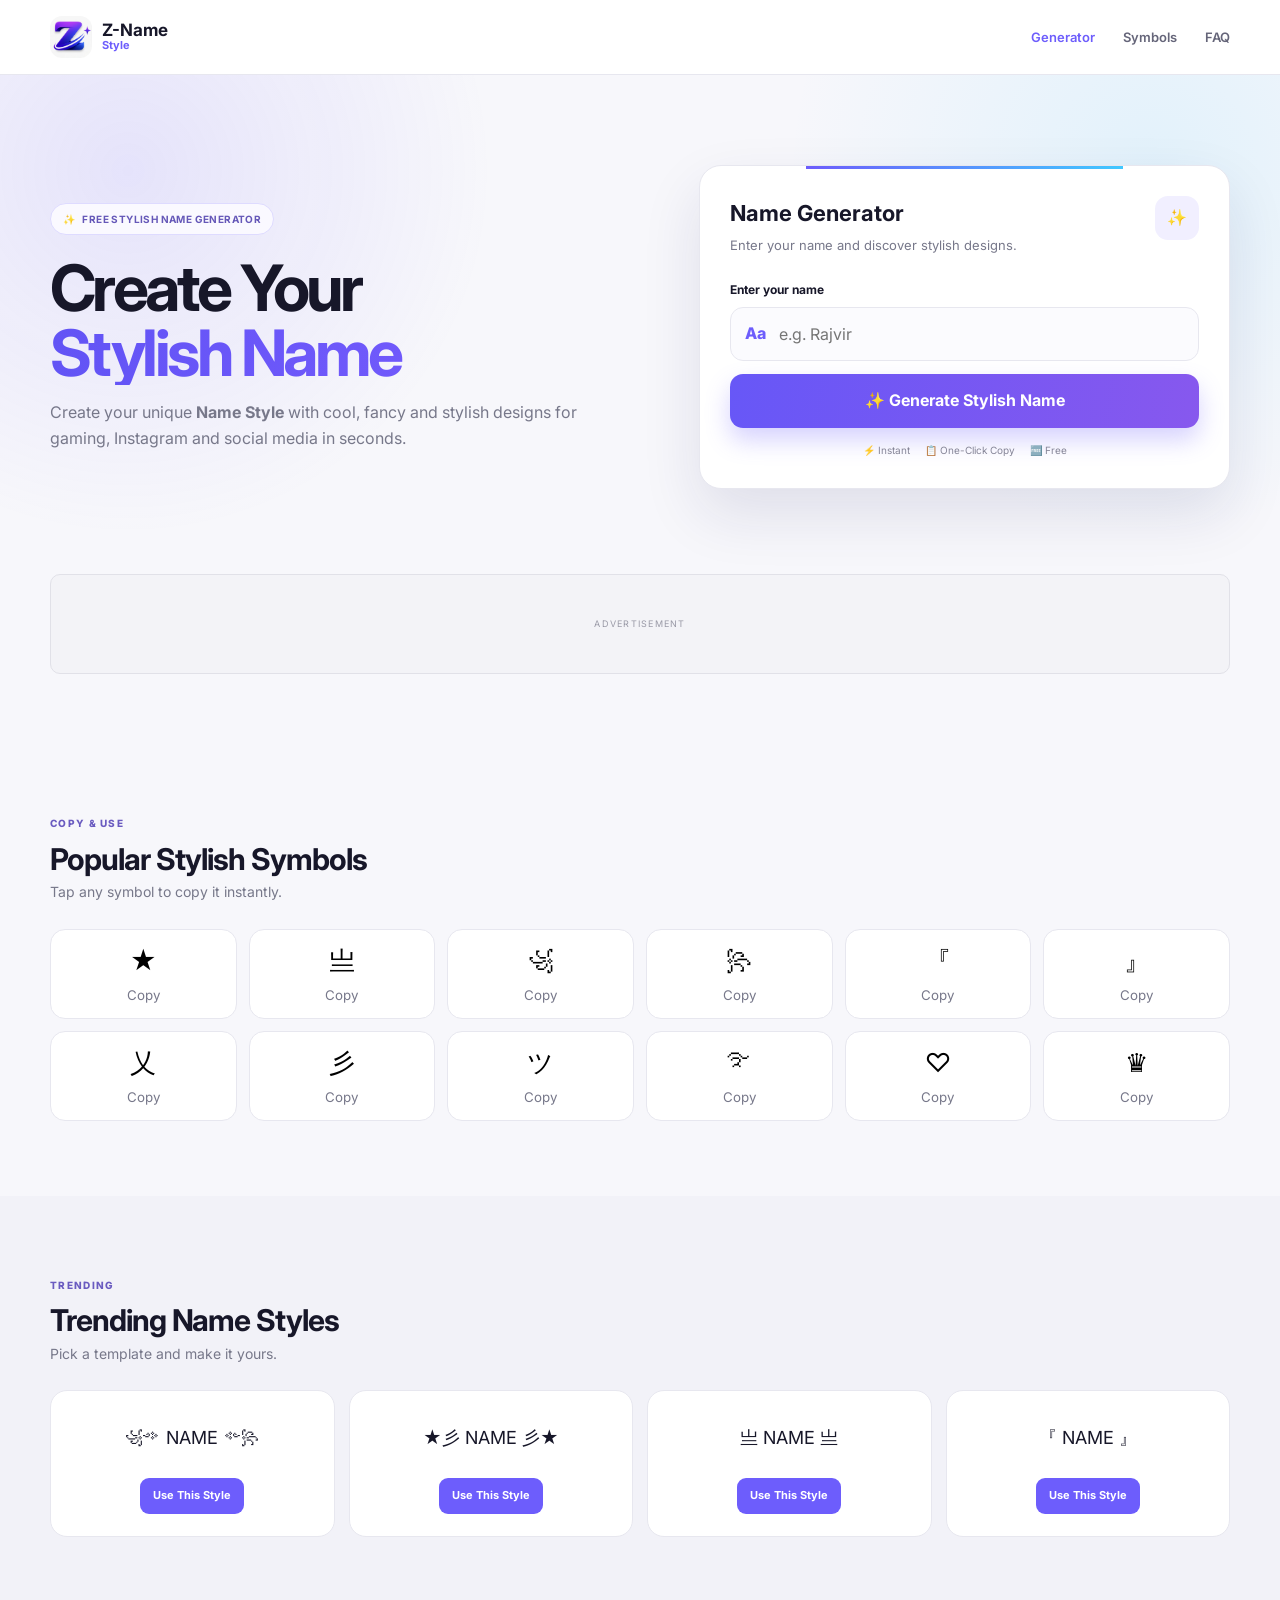
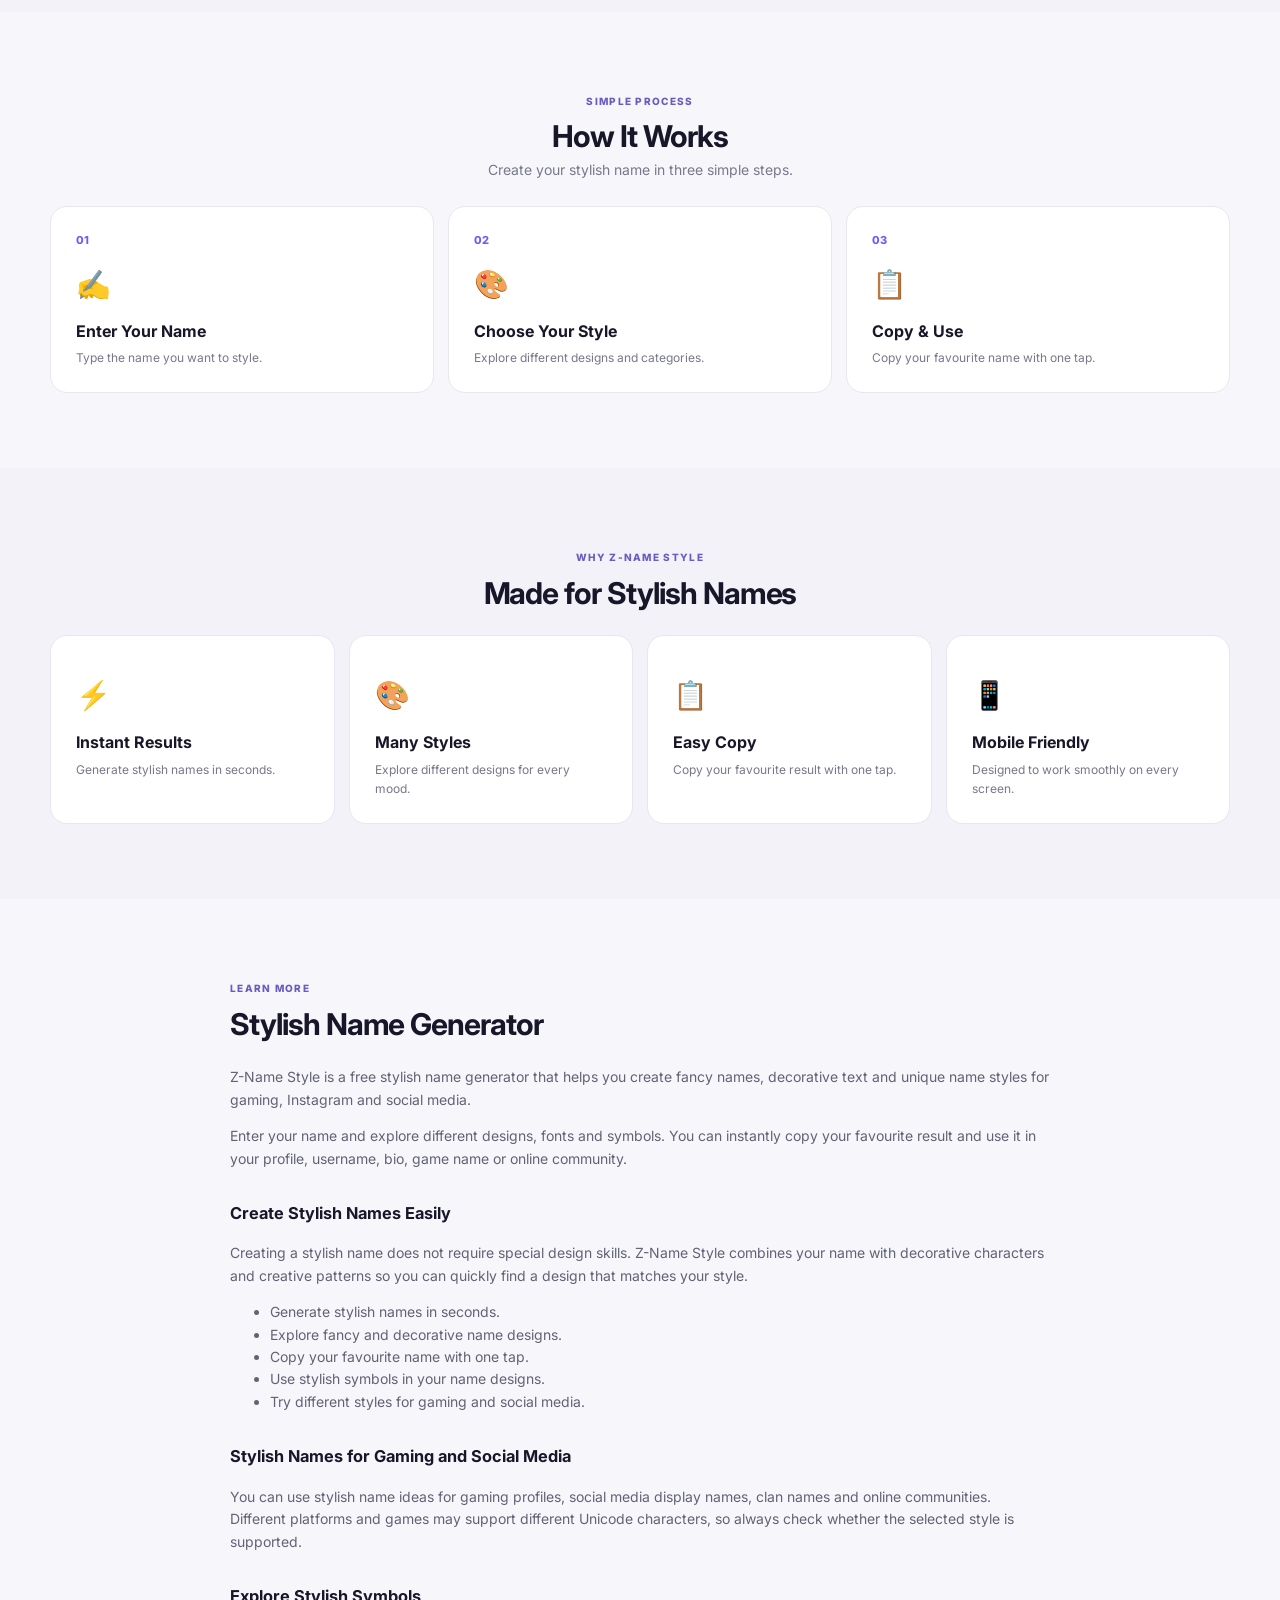
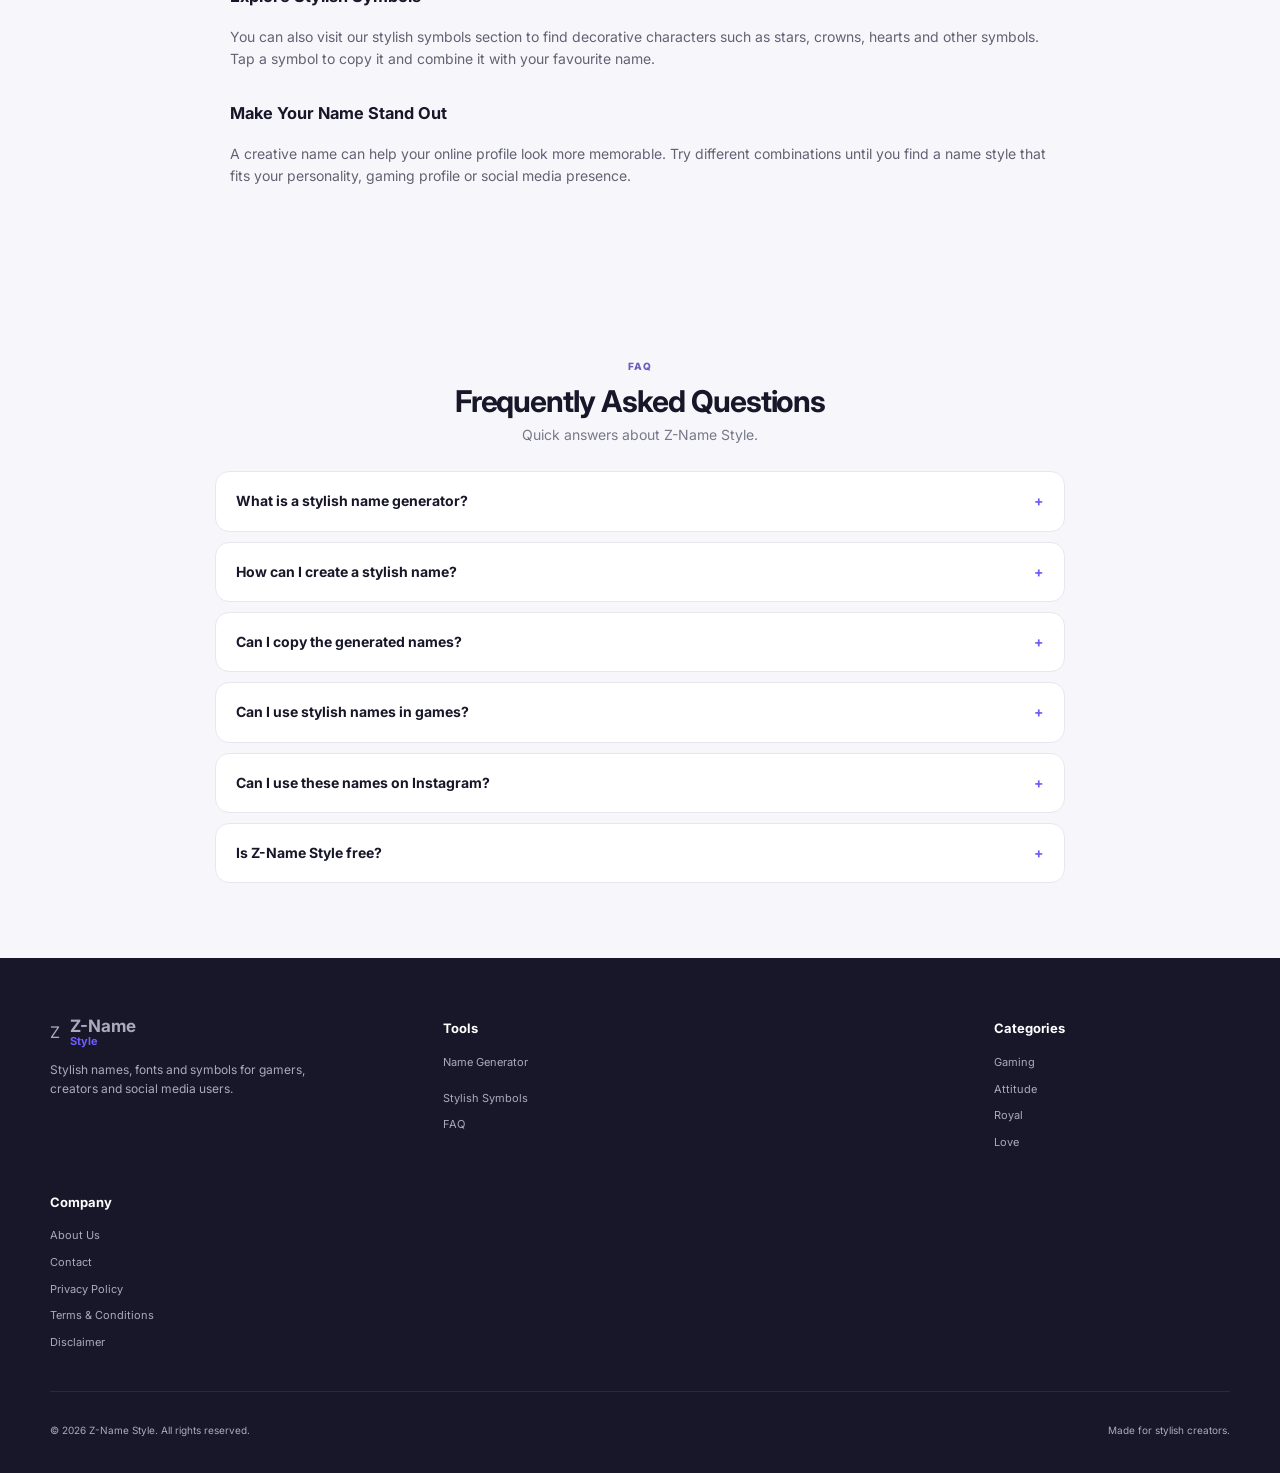
==== commit 7c02bdad: "Update links to point to #styles section" ====
--- a/index.html
+++ b/index.html
@@ -744,7 +744,7 @@
 
         <!-- ================= WHY US ================= -->
 
-        <section class="content-section soft-section">
+        <section class="content-section soft-section" id="styles">
 
             <div class="container">
 
@@ -1096,7 +1096,7 @@
                         Name Generator
                     </a>
 
-                    <a href="#fonts">
+                    <a href="#styles"
                         Fancy Fonts
                     </a>
 
@@ -1108,7 +1108,7 @@
                         FAQ
                     </a>
 
-                    <a href="#gaming">
+                    <a href="#styles"
                         Gaming Names
                     </a>
 
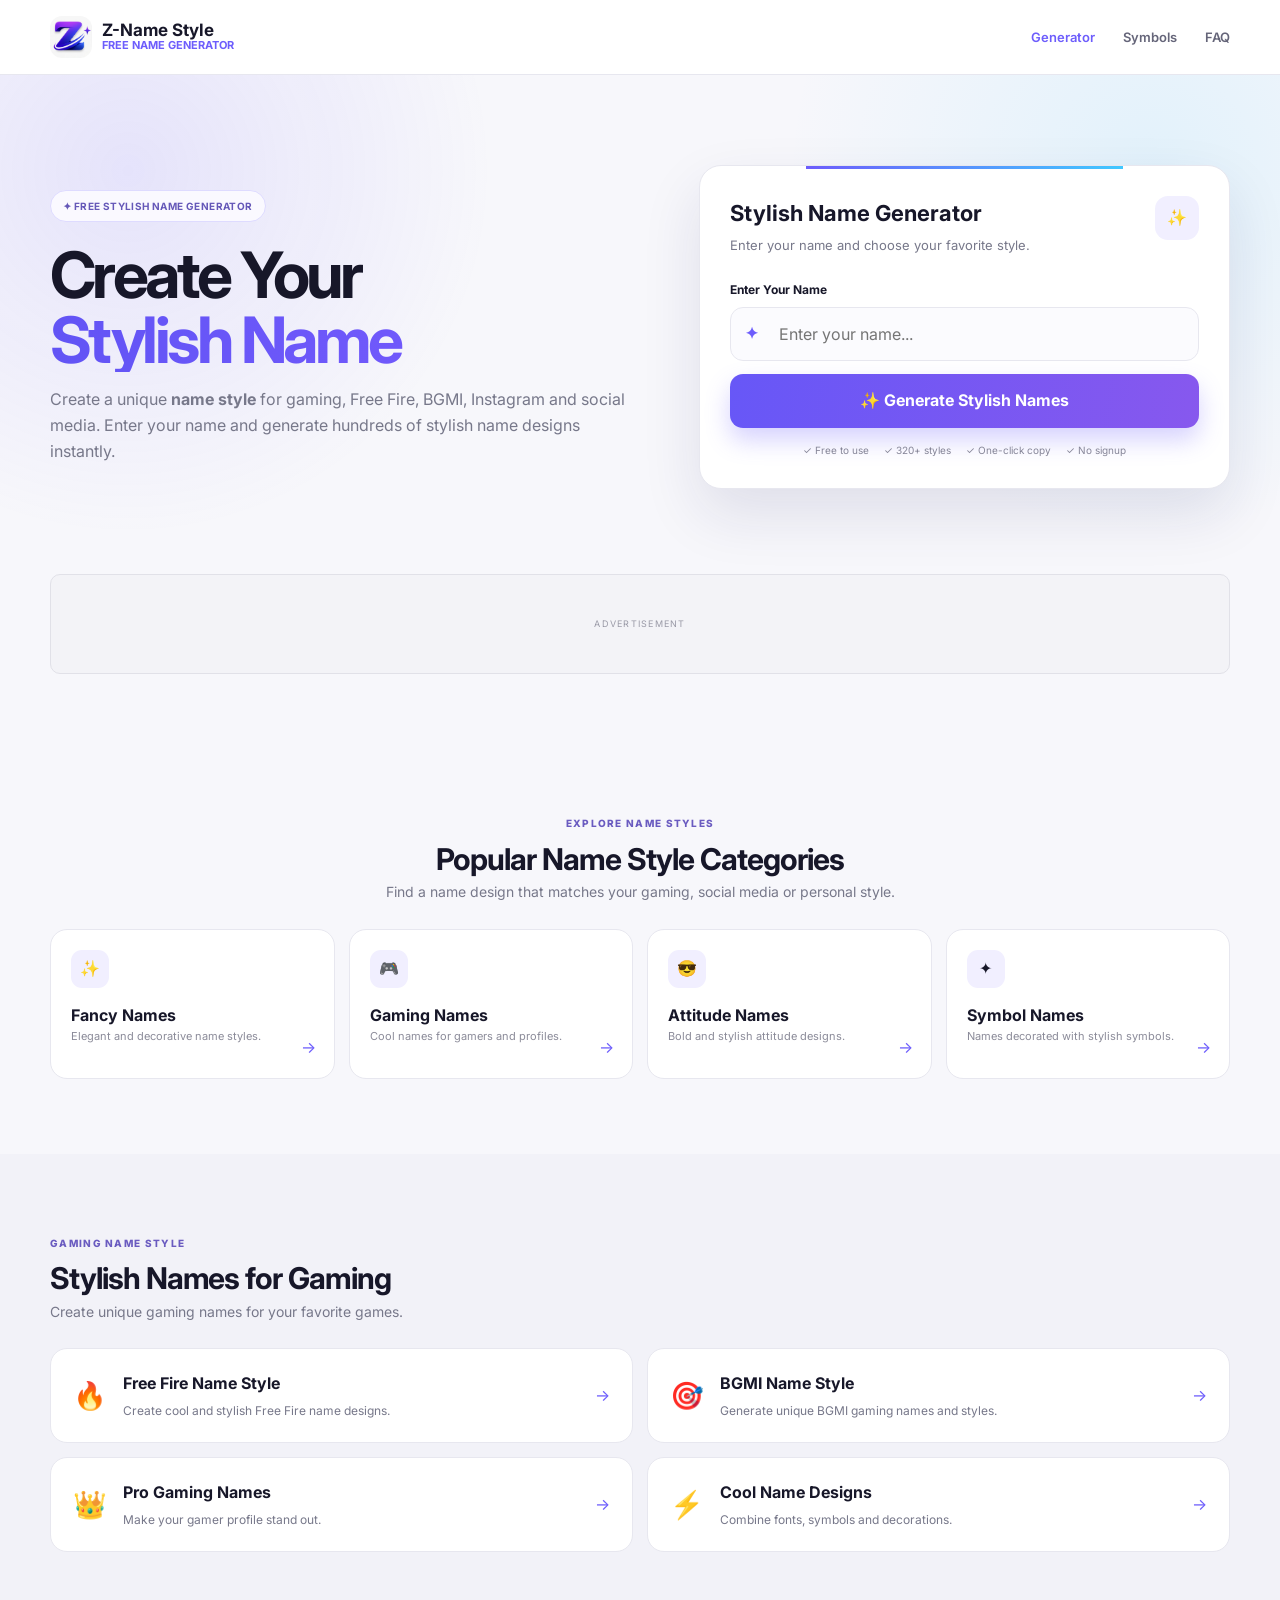
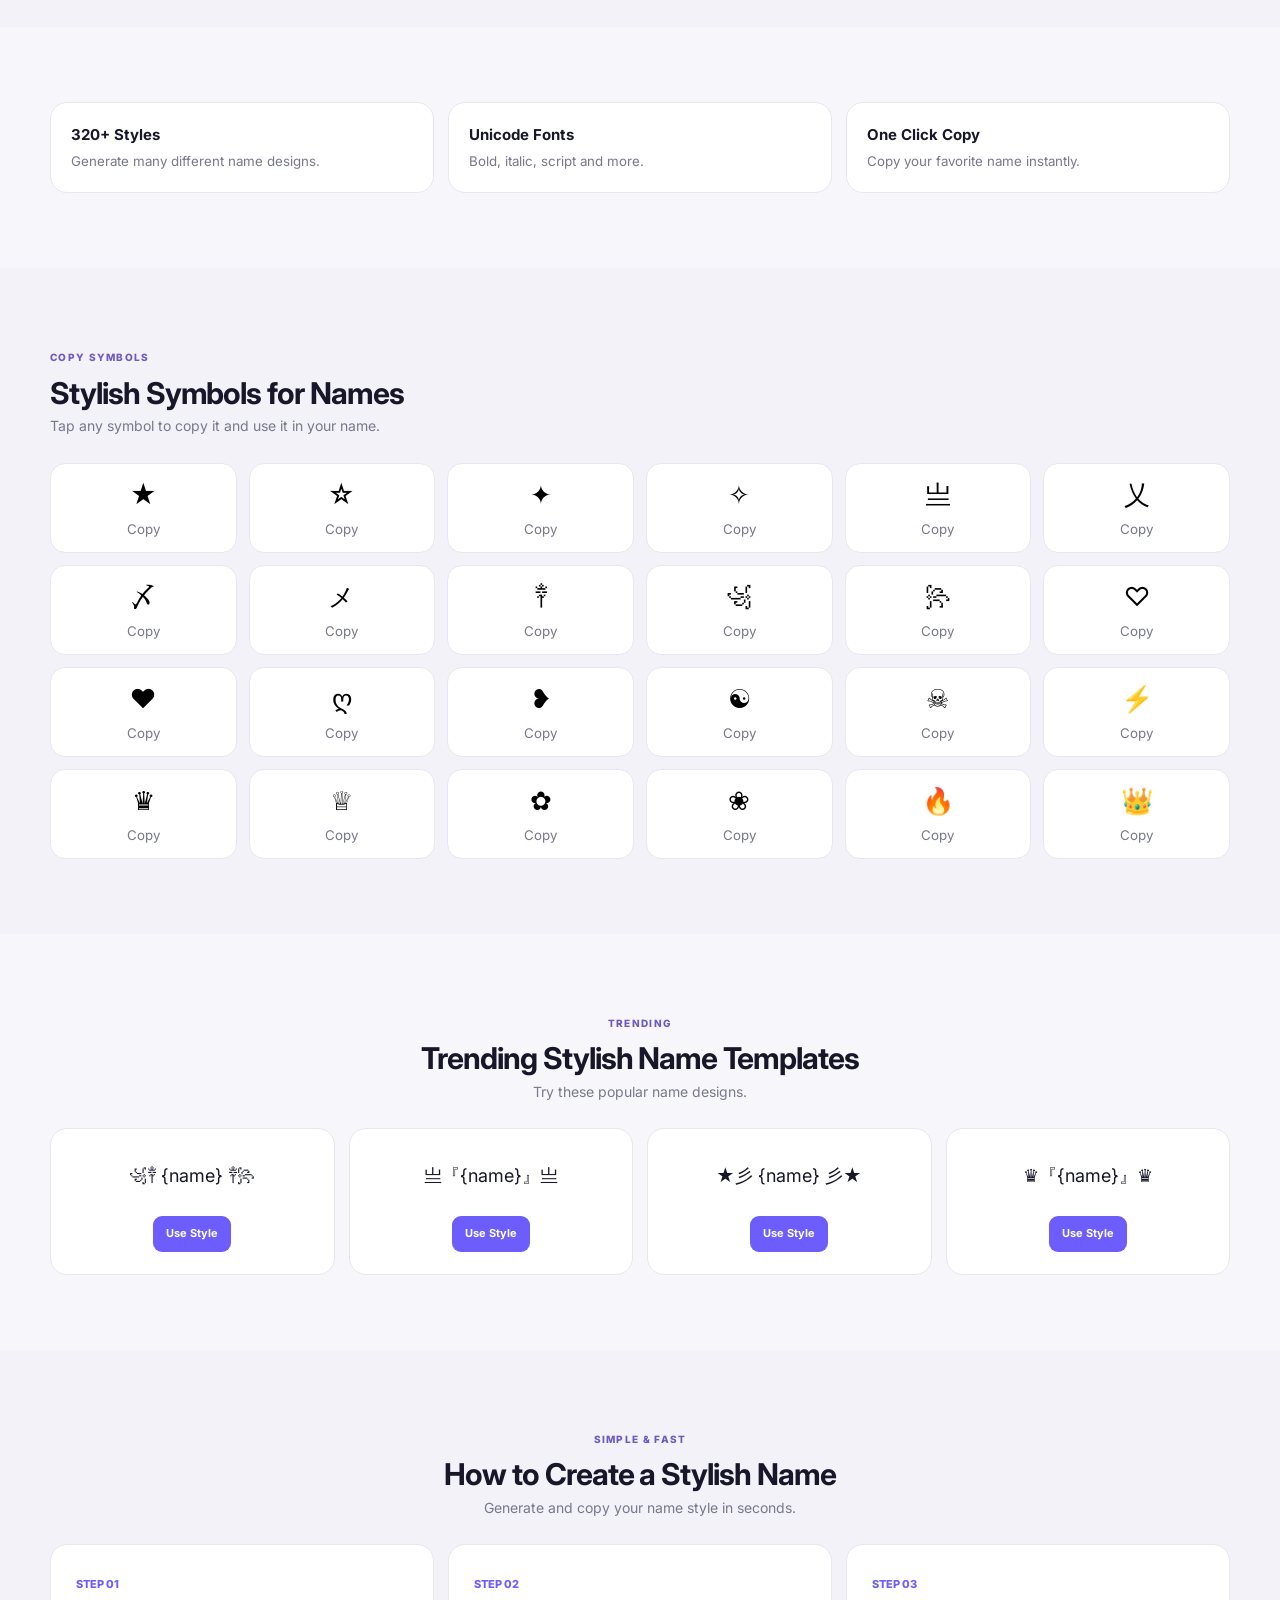
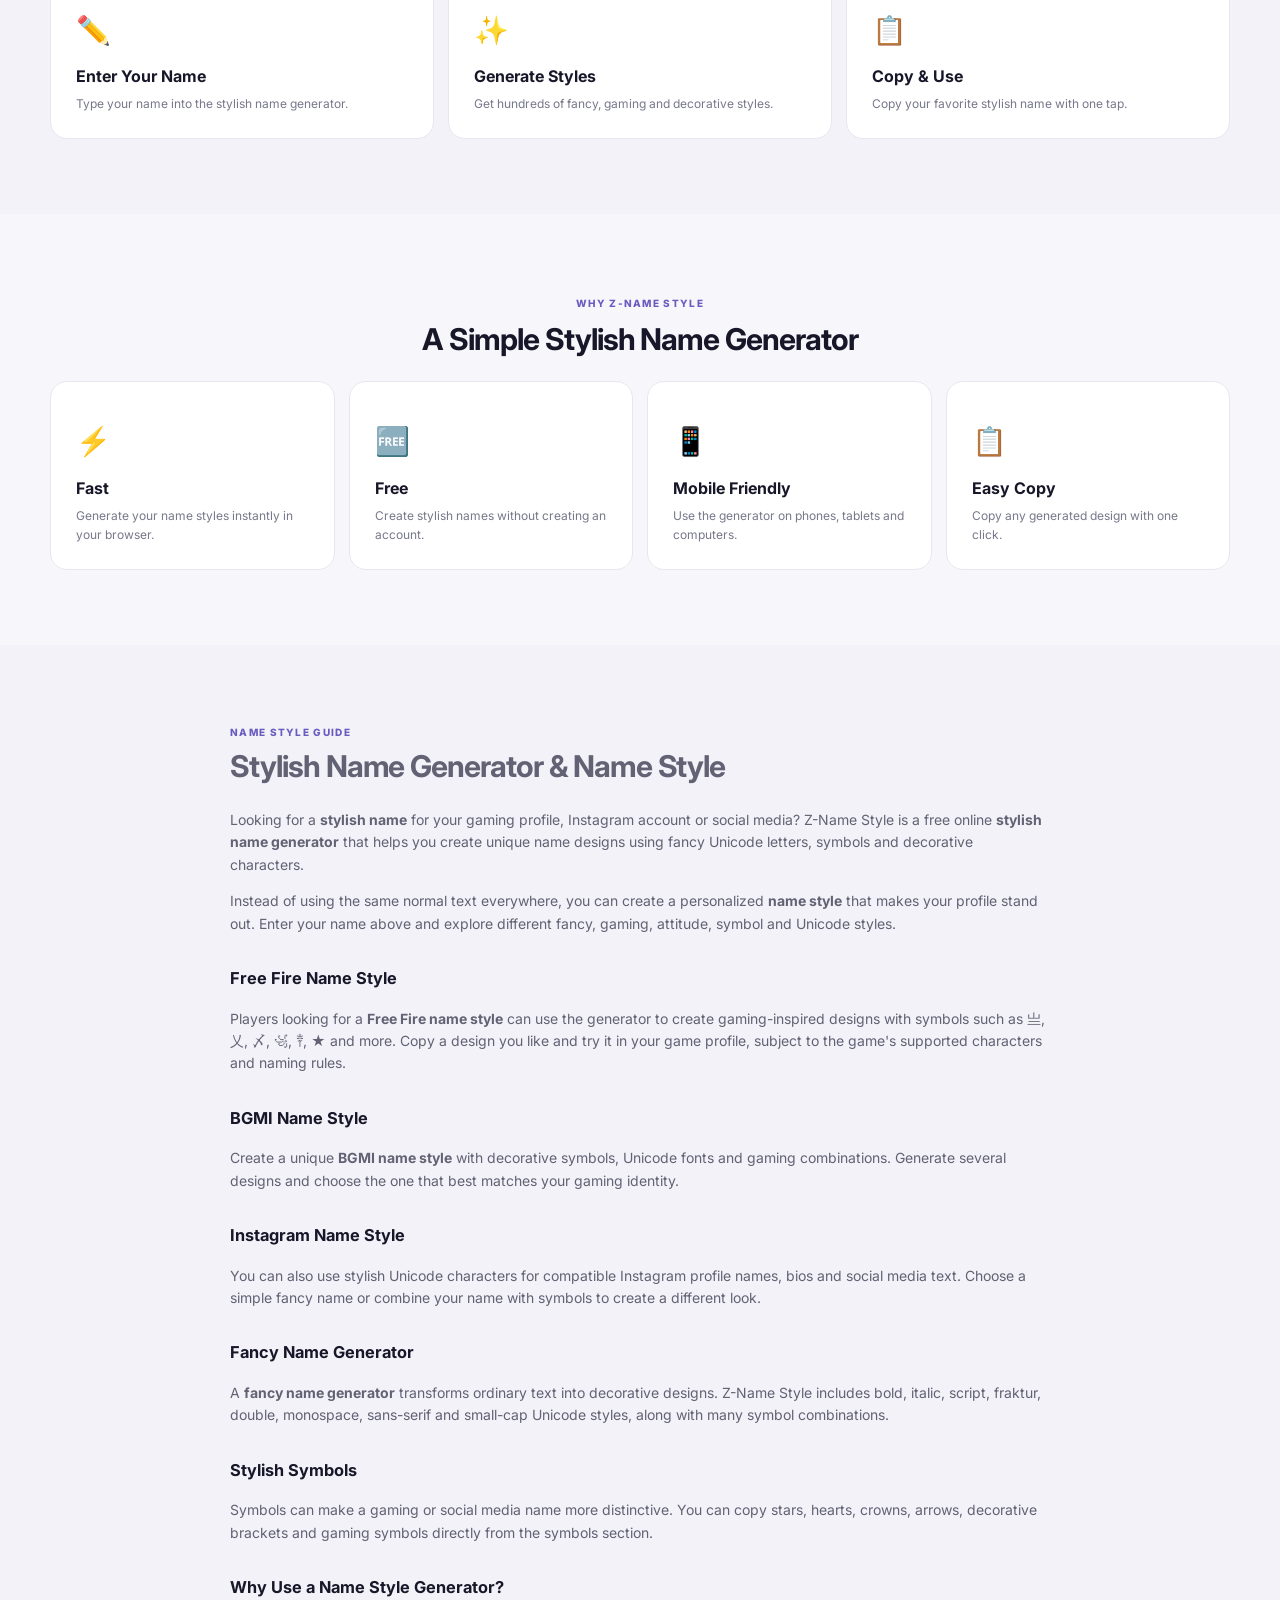
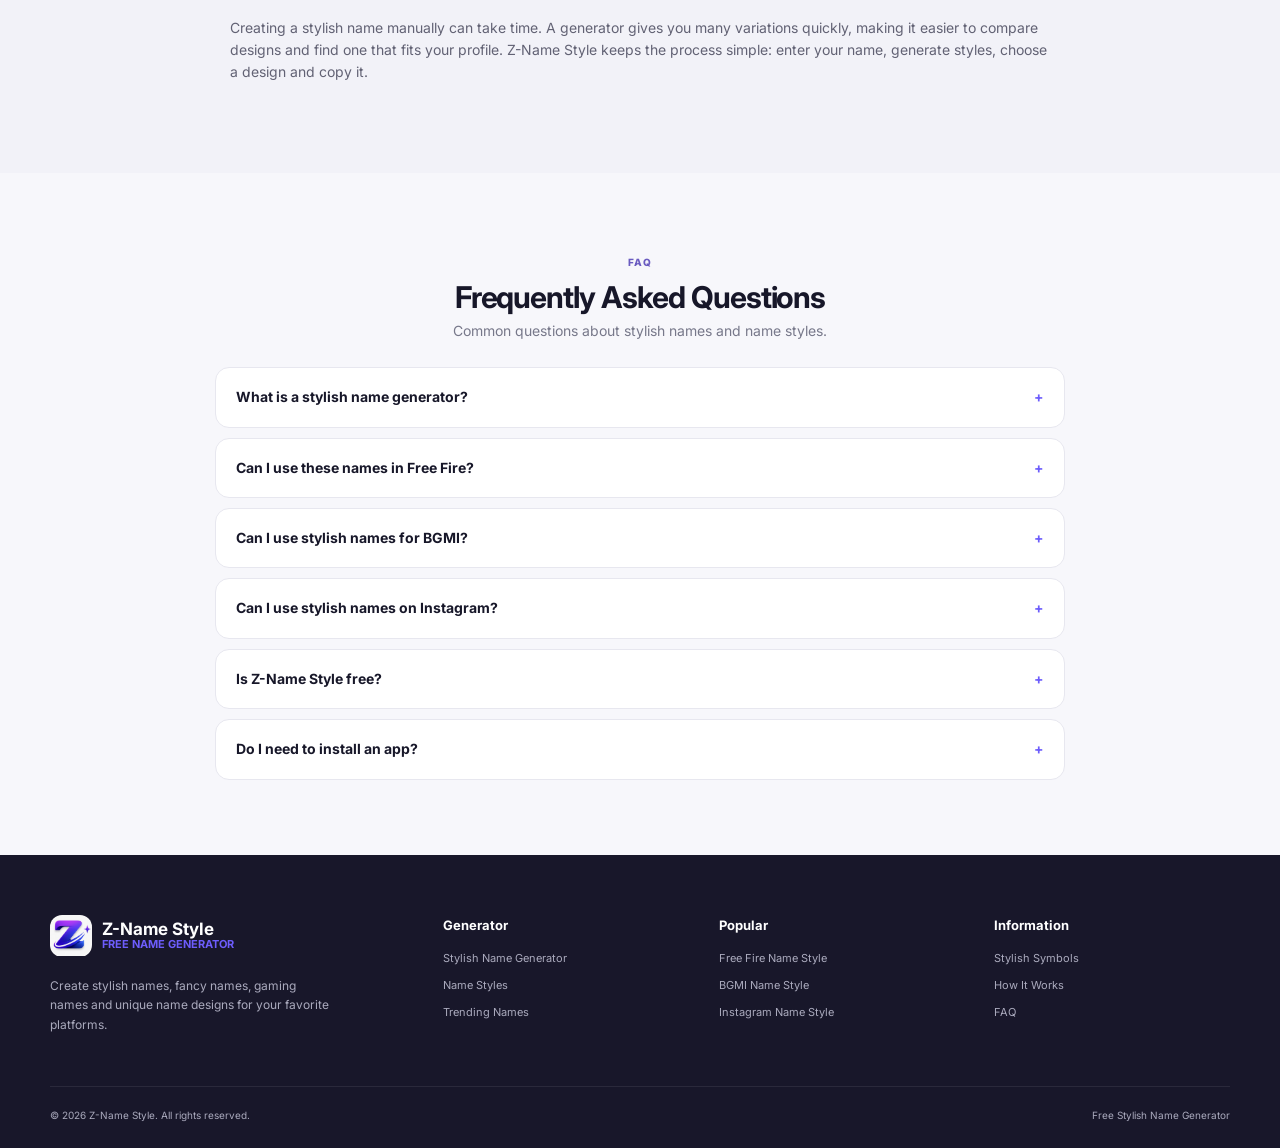
==== commit 3753a517: "Update print statement from 'Hello' to 'Goodbye'" ====
--- a/index.html
+++ b/index.html
@@ -1,1284 +1,2016 @@
 <!DOCTYPE html>
 <html lang="en">
 <head>
+
+    <!-- =====================================================
+         BASIC SEO
+         ===================================================== -->
+
     <meta charset="UTF-8">
 
-    <meta
-        name="viewport"
-        content="width=device-width, initial-scale=1.0"
-    >
+    <meta name="viewport"
+          content="width=device-width, initial-scale=1.0">
 
     <title>
-        Stylish Name Generator - Name Style & Name Design | Z-Name Style | style name | name style | stylish name 
+        Stylish Name Generator - Name Style & Name Design | Z-Name Style
     </title>
 
-    <meta
-        name="description"
-    content="Create stylish names, fancy name styles and unique name designs for gaming, Instagram and social media. Generate and copy stylish names instantly with Z-Name Style."
->
-
-    <meta
-        name="keywords"
-        content="stylish name, stylish name generator, name style, name design, fancy name generator, gaming name, Instagram name, stylish names, fancy names, stylish symbols"
-    >
-
-    <meta
-        name="robots"
-        content="index, follow"
-    >
-
-    <meta
-        name="googlebot"
-        content="index, follow"
-    >
-
-    <meta
-        name="author"
-        content="Z-Name Style"
-    >
-
-    <meta
-        name="theme-color"
-        content="#6d5dfc"
-    >
-
-    <!-- Canonical URL -->
-    <link
-        rel="canonical"
-        href="https://rajvirsingh13.github.io/Z-Name-style-/"
-    >
-
-    <!-- Favicon -->
-<link
-    rel="icon"
-    type="image/png"
-    href="logo.png"
->
-
-<link
-    rel="apple-touch-icon"
-    href="logo.png"
->
-
-    <!-- Open Graph -->
-    <meta
-        property="og:type"
-        content="website"
-    >
-
-    <meta
-        property="og:title"
-        content="Stylish Name Generator - Z-Name Style"
-    >
-
-    <meta
-        property="og:description"
-        content="Create stylish names, fancy name styles and unique name designs for gaming, Instagram and social media."
-    >
-
-    <meta
-        property="og:url"
-        content="https://rajvirsingh13.github.io/Z-Name-style-/"
-    >
-
-    <meta
-        property="og:site_name"
-        content="Z-Name Style"
-    >
-
-    <meta
-        property="og:image"
-        content="https://rajvirsingh13.github.io/Z-Name-style-/logo.png"
-    >
-
-    <!-- Twitter / X -->
-    <meta
-        name="twitter:card"
-        content="summary"
-    >
-
-    <meta
-        name="twitter:title"
-        content="Stylish Name Generator - Z-Name Style"
-    >
-
-    <meta
-        name="twitter:description"
-        content="Create stylish names, fancy name styles and unique name designs instantly."
-    >
-
-    <meta
-        name="twitter:image"
-        content="https://rajvirsingh13.github.io/Z-Name-style-/logo.png"
-    >
-
-    <!-- Google Fonts -->
-    <link
-        rel="preconnect"
-        href="https://fonts.googleapis.com"
-    >
-
-    <link
-        rel="preconnect"
-        href="https://fonts.gstatic.com"
-        crossorigin
-    >
-
-    <link
-        href="https://fonts.googleapis.com/css2?family=Inter:wght@400;500;600;700;800&display=swap"
-        rel="stylesheet"
-    >
-
-    <!-- Main CSS -->
-    <link
-        rel="stylesheet"
-        href="style.css"
-    >
-
-    <!-- Website Structured Data -->
+    <meta name="description"
+          content="Create stylish names, fancy name styles and unique name designs for Free Fire, BGMI, gaming, Instagram and social media. Generate and copy stylish names instantly with Z-Name Style.">
+
+    <meta name="keywords"
+          content="stylish name, stylish name generator, name style, style name, stylish names, fancy name generator, fancy names, name design, gaming name, gaming name style, Free Fire name style, Free Fire stylish name, BGMI name style, Instagram name style, Instagram name generator, stylish symbols">
+
+    <meta name="author"
+          content="Z-Name Style">
+
+    <meta name="robots"
+          content="index, follow, max-image-preview:large">
+
+    <meta name="theme-color"
+          content="#6d5dfc">
+
+    <!-- IMPORTANT:
+         Replace this URL if your final domain changes.
+    -->
+
+    <link rel="canonical"
+          href="https://rajvirsingh13.github.io/Z-Name-style-/">
+
+
+    <!-- =====================================================
+         GOOGLE / SOCIAL SHARING
+         ===================================================== -->
+
+    <meta property="og:type"
+          content="website">
+
+    <meta property="og:title"
+          content="Stylish Name Generator - Z-Name Style">
+
+    <meta property="og:description"
+          content="Create stylish names, fancy name styles and gaming names instantly. Perfect for Free Fire, BGMI, Instagram and social media.">
+
+    <meta property="og:url"
+          content="https://rajvirsingh13.github.io/Z-Name-style-/">
+
+    <meta property="og:site_name"
+          content="Z-Name Style">
+
+    <meta property="og:image"
+          content="https://rajvirsingh13.github.io/Z-Name-style-/logo.png">
+
+    <meta property="og:image:alt"
+          content="Z-Name Style Stylish Name Generator">
+
+
+    <!-- =====================================================
+         TWITTER / X
+         ===================================================== -->
+
+    <meta name="twitter:card"
+          content="summary_large_image">
+
+    <meta name="twitter:title"
+          content="Stylish Name Generator | Z-Name Style">
+
+    <meta name="twitter:description"
+          content="Generate stylish names, gaming names and fancy name styles for Free Fire, BGMI, Instagram and social media.">
+
+    <meta name="twitter:image"
+          content="https://rajvirsingh13.github.io/Z-Name-style-/logo.png">
+
+
+    <!-- =====================================================
+         FONTS
+         ===================================================== -->
+
+    <link rel="preconnect"
+          href="https://fonts.googleapis.com">
+
+    <link rel="preconnect"
+          href="https://fonts.gstatic.com"
+          crossorigin>
+
+    <link href="https://fonts.googleapis.com/css2?family=Inter:wght@400;500;600;700;800&display=swap"
+          rel="stylesheet">
+
+
+    <!-- =====================================================
+         FAVICON
+         ===================================================== -->
+
+    <link rel="icon"
+          type="image/png"
+          href="logo.png">
+
+
+    <!-- =====================================================
+         STRUCTURED DATA
+         ===================================================== -->
+
     <script type="application/ld+json">
     {
         "@context": "https://schema.org",
-    "@type": "WebSite",
-    "name": "Z-Name Style",
-    "url": "https://rajvirsingh13.github.io/Z-Name-style-/",
-    "description": "Free stylish name generator for creating fancy names, name styles and unique name designs for gaming, Instagram and social media."
-}
+        "@type": "WebSite",
+        "name": "Z-Name Style",
+        "url": "https://rajvirsingh13.github.io/Z-Name-style-/",
+        "description": "Free stylish name generator for gaming, Free Fire, BGMI, Instagram and social media.",
+        "potentialAction": {
+            "@type": "SearchAction",
+            "target": {
+                "@type": "EntryPoint",
+                "urlTemplate": "https://rajvirsingh13.github.io/Z-Name-style-/?name={search_term_string}"
+            },
+            "query-input": "required name=search_term_string"
+        }
+    }
     </script>
 
+
+    <script type="application/ld+json">
+    {
+        "@context": "https://schema.org",
+        "@type": "WebApplication",
+        "name": "Z-Name Style Stylish Name Generator",
+        "url": "https://rajvirsingh13.github.io/Z-Name-style-/",
+        "applicationCategory": "UtilitiesApplication",
+        "operatingSystem": "Any",
+        "description": "Generate stylish names, fancy names and gaming name styles for Free Fire, BGMI, Instagram and social media.",
+        "offers": {
+            "@type": "Offer",
+            "price": "0",
+            "priceCurrency": "USD"
+        }
+    }
+    </script>
+
+
+    <script type="application/ld+json">
+    {
+        "@context": "https://schema.org",
+        "@type": "FAQPage",
+        "mainEntity": [
+            {
+                "@type": "Question",
+                "name": "What is a stylish name generator?",
+                "acceptedAnswer": {
+                    "@type": "Answer",
+                    "text": "A stylish name generator converts your normal name into different fancy, gaming, decorative and Unicode name styles that you can copy and use."
+                }
+            },
+            {
+                "@type": "Question",
+                "name": "Can I use these stylish names in Free Fire?",
+                "acceptedAnswer": {
+                    "@type": "Answer",
+                    "text": "Yes. You can copy suitable stylish and gaming name designs and try them in Free Fire, subject to the game's character and name restrictions."
+                }
+            },
+            {
+                "@type": "Question",
+                "name": "Can I use stylish names for Instagram?",
+                "acceptedAnswer": {
+                    "@type": "Answer",
+                    "text": "You can copy the generated name styles and use compatible Unicode characters in Instagram profiles, bios and other social media areas."
+                }
+            },
+            {
+                "@type": "Question",
+                "name": "Is Z-Name Style free?",
+                "acceptedAnswer": {
+                    "@type": "Answer",
+                    "text": "Yes. Z-Name Style provides a free stylish name generator that lets you generate and copy name designs."
+                }
+            }
+        ]
+    }
+    </script>
+
+
+    <!-- =====================================================
+         CSS
+         ===================================================== -->
+
+    <link rel="stylesheet"
+          href="style.css">
+
 </head>
 
+
 <body>
 
-    <!-- ================= HEADER ================= -->
-
-    <header class="site-header">
-        <div class="container header-inner">
-
-            <a href="#" class="brand" aria-label="Z-Name Style Home">
-
-    <img
-        src="logo.png"
-        alt="Z-Name Style Logo"
-        class="brand-logo"
-    >
-
-    <span class="brand-text">
-        <strong>Z-Name</strong>
-        <span>Style</span>
-    </span>
-
-            </a>
-
-            <nav class="desktop-nav" aria-label="Main navigation">
-
-                <a href="#generator" class="nav-link active">
-                    Generator
-                </a>
-
-                <a href="#symbols" class="nav-link">
-                    Symbols
-                </a>
-
-                <a href="#faq" class="nav-link">
-                    FAQ
-                </a>
-
-            </nav>
-
-            <button
-                class="mobile-menu-button"
-                id="mobileMenuButton"
-                type="button"
-                aria-label="Open menu"
-                aria-expanded="false"
-            >
-                <span></span>
-                <span></span>
-                <span></span>
-            </button>
-
-        </div>
-
-        <div class="mobile-menu" id="mobileMenu">
-
-            <a href="#generator" class="mobile-nav-link">
+
+<!-- =========================================================
+     HEADER
+     ========================================================= -->
+
+<header class="site-header">
+
+    <div class="container header-inner">
+
+        <a href="#home"
+           class="brand"
+           aria-label="Z-Name Style Home">
+
+            <img src="logo.png"
+                 alt="Z-Name Style logo"
+                 class="brand-logo"
+                 width="42"
+                 height="42">
+
+            <span class="brand-text">
+
+                <strong>Z-Name Style</strong>
+
+                <span>FREE NAME GENERATOR</span>
+
+            </span>
+
+        </a>
+
+
+        <!-- DESKTOP NAV -->
+
+        <nav class="desktop-nav"
+             aria-label="Main navigation">
+
+            <a href="#generator"
+               class="nav-link active">
                 Generator
             </a>
 
-            <a href="#symbols" class="mobile-nav-link">
+            <a href="#symbols"
+               class="nav-link">
                 Symbols
             </a>
 
-            <a href="#faq" class="mobile-nav-link">
+            <a href="#faq"
+               class="nav-link">
                 FAQ
             </a>
 
-        </div>
-    </header>
-
-
-    <main>
-
-        <!-- ================= HERO ================= -->
-
-        <section class="hero-section" id="generator">
-
-            <div class="container hero-container">
-
-                <div class="hero-content">
-
-                    <div class="hero-badge">
-                        <span>✨</span>
-                        FREE STYLISH NAME GENERATOR
-                    </div>
-
-                    <h1>
-                        Create Your
-                        <span class="gradient-text">Stylish Name</span>
-                    </h1>
-
-                    <p class="hero-description">
-                        Create your unique <strong>Name Style</strong> with cool, fancy and stylish designs for gaming, Instagram and social media in seconds.
-                    </p>
-
-                </div>
-
-
-                <!-- ================= GENERATOR CARD ================= -->
-
-                <div class="generator-card">
-
-                    <div class="generator-heading">
-
-                        <div>
-                            <h2>Name Generator</h2>
-
-                            <p>
-                                Enter your name and discover stylish designs.
-                            </p>
-                        </div>
-
-                        <div class="generator-icon">
-                            ✨
-                        </div>
-
-                    </div>
-
-
-                    <form id="nameForm" class="generator-form">
-
-                        <label for="nameInput" class="input-label">
-                            Enter your name
-                        </label>
-
-                        <div class="input-wrapper">
-
-                            <span class="input-icon">
-                                Aa
-                            </span>
-
-                            <input
-                                type="text"
-                                id="nameInput"
-                                class="name-input"
-                                placeholder="e.g. Rajvir"
-                                autocomplete="off"
-                                maxlength="30"
-                                aria-label="Enter your name"
-                            >
-
-                            <button
-                                type="button"
-                                id="clearName"
-                                class="clear-button"
-                                aria-label="Clear name"
-                                hidden
-                            >
-                                ×
-                            </button>
-
-                        </div>
-
-
-                        <button
-                            type="submit"
-                            class="generate-button"
-                            id="generateButton"
-                        >
-                            <span>✨</span>
-                            Generate Stylish Name
-                        </button>
-
-                    </form>
-
-
-                    <div class="generator-features">
-
-                        <span>
-                            ⚡ Instant
-                        </span>
-
-                        <span>
-                            📋 One-Click Copy
-                        </span>
-
-                        <span>
-                            🆓 Free
-                        </span>
-
-                    </div>
-
-                </div>
-
-            </div>
-
-        </section>
-
-
-        <!-- ================= LIVE PREVIEW ================= -->
-
-        <section class="preview-section" id="previewSection" hidden>
-
-            <div class="container">
-
-                <div class="preview-card">
-
-                    <div class="preview-label">
-                        LIVE PREVIEW
-                    </div>
-
-                    <div
-                        class="preview-name"
-                        id="previewName"
-                    >
-                        Your Name
-                    </div>
-
-                </div>
-
-            </div>
-
-        </section>
-
-
-        <!-- ================= RESULTS ================= -->
-
-        <section class="results-section" id="resultsSection" hidden>
-
-            <div class="container">
-
-                <div class="section-heading result-heading">
-
-                    <div>
-                        <span class="section-kicker">
-                            GENERATED FOR YOU
-                        </span>
-
-                        <h2 id="resultsTitle">
-                            Stylish Names
-                        </h2>
-
-                        <p>
-                            Choose your favourite style and copy it instantly.
-                        </p>
-                    </div>
-
-                </div>
-
-
-                <div class="style-filters" id="styleFilters">
-
-                    <button
-                        class="filter-button active"
-                        data-filter="all"
-                        type="button"
-                    >
-                        All
-                    </button>
-
-                    <button
-                        class="filter-button"
-                        data-filter="fancy"
-                        type="button"
-                    >
-                        Fancy
-                    </button>
-
-                    <button
-                        class="filter-button"
-                        data-filter="gaming"
-                        type="button"
-                    >
-                        Gaming
-                    </button>
-
-                    <button
-                        class="filter-button"
-                        data-filter="attitude"
-                        type="button"
-                    >
-                        Attitude
-                    </button>
-
-                    <button
-                        class="filter-button"
-                        data-filter="symbols"
-                        type="button"
-                    >
-                        Symbols
-                    </button>
-
-                </div>
-
-
-                <div
-                    class="results-grid"
-                    id="resultsContainer"
-                ></div>
-
-            </div>
-
-        </section>
-
-
-        <!-- ================= ADVERTISEMENT ================= -->
-
-        <section class="ad-section">
-
-            <div class="container">
-
-                <div class="ad-placeholder">
-
-                    <span>ADVERTISEMENT</span>
-
-                </div>
-
-            </div>
-
-        </section>
-
-
-        <!-- ================= SYMBOLS ================= -->
-
-        <section class="content-section" id="symbols">
-
-            <div class="container">
-
-                <div class="section-heading">
-
-                    <span class="section-kicker">
-                        COPY & USE
-                    </span>
-
-                    <h2>
-                        Popular Stylish Symbols
-                    </h2>
-
-                    <p>
-                        Tap any symbol to copy it instantly.
-                    </p>
-
-                </div>
-
-
-                <div class="symbols-grid" id="symbolsGrid">
-
-                    <button class="symbol-card" data-symbol="★">
-                        <span>★</span>
-                        <small>Copy</small>
-                    </button>
-
-                    <button class="symbol-card" data-symbol="亗">
-                        <span>亗</span>
-                        <small>Copy</small>
-                    </button>
-
-                    <button class="symbol-card" data-symbol="꧁">
-                        <span>꧁</span>
-                        <small>Copy</small>
-                    </button>
-
-                    <button class="symbol-card" data-symbol="꧂">
-                        <span>꧂</span>
-                        <small>Copy</small>
-                    </button>
-
-                    <button class="symbol-card" data-symbol="『">
-                        <span>『</span>
-                        <small>Copy</small>
-                    </button>
-
-                    <button class="symbol-card" data-symbol="』">
-                        <span>』</span>
-                        <small>Copy</small>
-                    </button>
-
-                    <button class="symbol-card" data-symbol="乂">
-                        <span>乂</span>
-                        <small>Copy</small>
-                    </button>
-
-                    <button class="symbol-card" data-symbol="彡">
-                        <span>彡</span>
-                        <small>Copy</small>
-                    </button>
-
-                    <button class="symbol-card" data-symbol="ツ">
-                        <span>ツ</span>
-                        <small>Copy</small>
-                    </button>
-
-                    <button class="symbol-card" data-symbol="࿐">
-                        <span>࿐</span>
-                        <small>Copy</small>
-                    </button>
-
-                    <button class="symbol-card" data-symbol="♡">
-                        <span>♡</span>
-                        <small>Copy</small>
-                    </button>
-
-                    <button class="symbol-card" data-symbol="♛">
-                        <span>♛</span>
-                        <small>Copy</small>
-                    </button>
-
-                </div>
-
-            </div>
-
-        </section>
-
-
-        <!-- ================= TRENDING ================= -->
-
-        <section class="content-section soft-section">
-
-            <div class="container">
-
-                <div class="section-heading">
-
-                    <span class="section-kicker">
-                        TRENDING
-                    </span>
-
-                    <h2>
-                        Trending Name Styles
-                    </h2>
-
-                    <p>
-                        Pick a template and make it yours.
-                    </p>
-
-                </div>
-
-
-                <div class="trending-grid">
-
-                    <div class="trending-card">
-
-                        <div class="template-name">
-                            ꧁༺ NAME ༻꧂
-                        </div>
-
-                        <button
-                            class="use-style-button"
-                            data-template="꧁༺ {name} ༻꧂"
-                            type="button"
-                        >
-                            Use This Style
-                        </button>
-
-                    </div>
-
-
-                    <div class="trending-card">
-
-                        <div class="template-name">
-                            ★彡 NAME 彡★
-                        </div>
-
-                        <button
-                            class="use-style-button"
-                            data-template="★彡 {name} 彡★"
-                            type="button"
-                        >
-                            Use This Style
-                        </button>
-
-                    </div>
-
-
-                    <div class="trending-card">
-
-                        <div class="template-name">
-                            亗 NAME 亗
-                        </div>
-
-                        <button
-                            class="use-style-button"
-                            data-template="亗 {name} 亗"
-                            type="button"
-                        >
-                            Use This Style
-                        </button>
-
-                    </div>
-
-
-                    <div class="trending-card">
-
-                        <div class="template-name">
-                            『 NAME 』
-                        </div>
-
-                        <button
-                            class="use-style-button"
-                            data-template="『{name}』"
-                            type="button"
-                        >
-                            Use This Style
-                        </button>
-
-                    </div>
-
-                </div>
-
-            </div>
-
-        </section>
-                <!-- ================= HOW IT WORKS ================= -->
-
-        <section class="content-section">
-
-            <div class="container">
-
-                <div class="section-heading centered">
-
-                    <span class="section-kicker">
-                        SIMPLE PROCESS
-                    </span>
-
-                    <h2>
-                        How It Works
-                    </h2>
-
-                    <p>
-                        Create your stylish name in three simple steps.
-                    </p>
-
-                </div>
-
-
-                <div class="steps-grid">
-
-                    <div class="step-card">
-
-                        <div class="step-number">
-                            01
-                        </div>
-
-                        <div class="step-icon">
-                            ✍️
-                        </div>
-
-                        <h3>
-                            Enter Your Name
-                        </h3>
-
-                        <p>
-                            Type the name you want to style.
-                        </p>
-
-                    </div>
-
-
-                    <div class="step-card">
-
-                        <div class="step-number">
-                            02
-                        </div>
-
-                        <div class="step-icon">
-                            🎨
-                        </div>
-
-                        <h3>
-                            Choose Your Style
-                        </h3>
-
-                        <p>
-                            Explore different designs and categories.
-                        </p>
-
-                    </div>
-
-
-                    <div class="step-card">
-
-                        <div class="step-number">
-                            03
-                        </div>
-
-                        <div class="step-icon">
-                            📋
-                        </div>
-
-                        <h3>
-                            Copy & Use
-                        </h3>
-
-                        <p>
-                            Copy your favourite name with one tap.
-                        </p>
-
-                    </div>
-
-                </div>
-
-            </div>
-
-        </section>
-
-
-        <!-- ================= WHY US ================= -->
-
-        <section class="content-section soft-section" id="styles">
-
-            <div class="container">
-
-                <div class="section-heading centered">
-
-                    <span class="section-kicker">
-                        WHY Z-NAME STYLE
-                    </span>
-
-                    <h2>
-                        Made for Stylish Names
-                    </h2>
-
-                </div>
-
-
-                <div class="benefits-grid">
-
-                    <div class="benefit-card">
-
-                        <span>⚡</span>
-
-                        <h3>
-                            Instant Results
-                        </h3>
-
-                        <p>
-                            Generate stylish names in seconds.
-                        </p>
-
-                    </div>
-
-
-                    <div class="benefit-card">
-
-                        <span>🎨</span>
-
-                        <h3>
-                            Many Styles
-                        </h3>
-
-                        <p>
-                            Explore different designs for every mood.
-                        </p>
-
-                    </div>
-
-
-                    <div class="benefit-card">
-
-                        <span>📋</span>
-
-                        <h3>
-                            Easy Copy
-                        </h3>
-
-                        <p>
-                            Copy your favourite result with one tap.
-                        </p>
-
-                    </div>
-
-
-                    <div class="benefit-card">
-
-                        <span>📱</span>
-
-                        <h3>
-                            Mobile Friendly
-                        </h3>
-
-                        <p>
-                            Designed to work smoothly on every screen.
-                        </p>
-
-                    </div>
-
-                </div>
-
-            </div>
-
-        </section>
-
-
-        <!-- ================= SEO CONTENT ================= -->
-
-        <section class="content-section seo-section">
-
-            <div class="container narrow-container">
-
-                <div class="section-heading">
-
-                    <span class="section-kicker">
-                        LEARN MORE
-                    </span>
+        </nav>
+
+
+        <!-- MOBILE MENU BUTTON -->
+
+        <button type="button"
+                id="mobileMenuButton"
+                class="mobile-menu-button"
+                aria-label="Open navigation menu"
+                aria-expanded="false">
+
+            <span></span>
+            <span></span>
+            <span></span>
+
+        </button>
+
+    </div>
+
+
+    <!-- MOBILE MENU -->
+
+    <nav id="mobileMenu"
+         class="mobile-menu"
+         aria-label="Mobile navigation">
+
+        <a href="#generator"
+           class="mobile-nav-link">
+            Generator
+        </a>
+
+        <a href="#symbols"
+           class="mobile-nav-link">
+            Stylish Symbols
+        </a>
+
+        <a href="#trending"
+           class="mobile-nav-link">
+            Trending Names
+        </a>
+
+        <a href="#how-it-works"
+           class="mobile-nav-link">
+            How It Works
+        </a>
+
+        <a href="#faq"
+           class="mobile-nav-link">
+            FAQ
+        </a>
+
+    </nav>
+
+</header>
+
+
+
+<!-- =========================================================
+     HERO
+     ========================================================= -->
+
+<main id="home">
+
+<section class="hero-section"
+         id="generator">
+
+    <div class="container hero-container">
+
+
+        <!-- HERO TEXT -->
+
+        <div class="hero-content">
+
+            <span class="hero-badge">
+                ✦ FREE STYLISH NAME GENERATOR
+            </span>
+
+
+            <h1>
+
+                Create Your
+                <span class="gradient-text">
+                    Stylish Name
+                </span>
+
+            </h1>
+
+
+            <p class="hero-description">
+
+                Create a unique <strong>name style</strong> for gaming,
+                Free Fire, BGMI, Instagram and social media.
+                Enter your name and generate hundreds of
+                stylish name designs instantly.
+
+            </p>
+
+        </div>
+
+
+
+        <!-- GENERATOR CARD -->
+
+        <div class="generator-card">
+
+            <div class="generator-heading">
+
+                <div>
 
                     <h2>
                         Stylish Name Generator
                     </h2>
 
+                    <p>
+                        Enter your name and choose your favorite style.
+                    </p>
+
                 </div>
 
 
-                <div class="seo-content">
-
-    <p>
-        Z-Name Style is a free
-        <a href="#generator">stylish name generator</a>
-        that helps you create fancy names, decorative text
-        and unique name styles for gaming, Instagram and
-        social media.
-    </p>
-
-    <p>
-        Enter your name and explore different designs,
-        fonts and symbols. You can instantly copy your
-        favourite result and use it in your profile,
-        username, bio, game name or online community.
-    </p>
-
-    <h3>
-        Create Stylish Names Easily
-    </h3>
-
-    <p>
-        Creating a stylish name does not require special
-        design skills. Z-Name Style combines your name with
-        decorative characters and creative patterns so you
-        can quickly find a design that matches your style.
-    </p>
-
-    <ul>
-        <li>Generate stylish names in seconds.</li>
-        <li>Explore fancy and decorative name designs.</li>
-        <li>Copy your favourite name with one tap.</li>
-        <li>Use stylish symbols in your name designs.</li>
-        <li>Try different styles for gaming and social media.</li>
-    </ul>
-
-    <h3>
-        Stylish Names for Gaming and Social Media
-    </h3>
-
-    <p>
-        You can use stylish name ideas for gaming profiles,
-        social media display names, clan names and online
-        communities. Different platforms and games may
-        support different Unicode characters, so always
-        check whether the selected style is supported.
-    </p>
-
-    <h3>
-        Explore Stylish Symbols
-    </h3>
-
-    <p>
-        You can also visit our
-        <a href="#symbols">stylish symbols</a>
-        section to find decorative characters such as stars,
-        crowns, hearts and other symbols. Tap a symbol to
-        copy it and combine it with your favourite name.
-    </p>
-
-    <h3>
-        Make Your Name Stand Out
-    </h3>
-
-    <p>
-        A creative name can help your online profile look
-        more memorable. Try different combinations until
-        you find a name style that fits your personality,
-        gaming profile or social media presence.
-    </p>
+                <div class="generator-icon"
+                     aria-hidden="true">
+
+                    ✨
 
                 </div>
 
-        </section>
-
-
-        <!-- ================= FAQ ================= -->
-
-        <section class="content-section" id="faq">
-
-            <div class="container faq-container">
-
-                <div class="section-heading centered">
-
-                    <span class="section-kicker">
-                        FAQ
+            </div>
+
+
+
+            <form id="nameForm"
+                  class="generator-form">
+
+                <label for="nameInput"
+                       class="input-label">
+
+                    Enter Your Name
+
+                </label>
+
+
+                <div class="input-wrapper">
+
+                    <span class="input-icon"
+                          aria-hidden="true">
+                        ✦
                     </span>
 
-                    <h2>
-                        Frequently Asked Questions
-                    </h2>
+
+                    <input
+                        id="nameInput"
+                        class="name-input"
+                        type="text"
+                        name="name"
+                        maxlength="30"
+                        autocomplete="off"
+                        placeholder="Enter your name..."
+                        aria-label="Enter your name">
+
+
+                    <button
+                        id="clearName"
+                        class="clear-button"
+                        type="button"
+                        hidden
+                        aria-label="Clear name">
+
+                        ×
+
+                    </button>
+
+                </div>
+
+
+                <button
+                    id="generateButton"
+                    class="generate-button"
+                    type="submit">
+
+                    ✨ Generate Stylish Names
+
+                </button>
+
+            </form>
+
+
+            <div class="generator-features">
+
+                <span>✓ Free to use</span>
+
+                <span>✓ 320+ styles</span>
+
+                <span>✓ One-click copy</span>
+
+                <span>✓ No signup</span>
+
+            </div>
+
+        </div>
+
+    </div>
+
+</section>
+
+
+
+<!-- =========================================================
+     PREVIEW
+     ========================================================= -->
+
+<section id="previewSection"
+         class="preview-section"
+         hidden>
+
+    <div class="container">
+
+        <div class="preview-card">
+
+            <span class="preview-label">
+                LIVE PREVIEW
+            </span>
+
+            <div id="previewName"
+                 class="preview-name">
+                Your Name
+            </div>
+
+        </div>
+
+    </div>
+
+</section>
+
+
+
+<!-- =========================================================
+     RESULTS
+     ========================================================= -->
+
+<section id="resultsSection"
+         class="results-section"
+         hidden>
+
+    <div class="container">
+
+        <div class="section-heading">
+
+            <span class="section-kicker">
+                GENERATED STYLES
+            </span>
+
+            <h2 id="resultsTitle">
+                Stylish Names
+            </h2>
+
+            <p>
+                Choose your favorite stylish name and tap Copy.
+            </p>
+
+        </div>
+
+
+        <!-- FILTERS -->
+
+        <div id="styleFilters"
+             class="style-filters"
+             role="group"
+             aria-label="Name style filters">
+
+            <button
+                type="button"
+                class="filter-button active"
+                data-filter="all">
+                All
+            </button>
+
+            <button
+                type="button"
+                class="filter-button"
+                data-filter="fancy">
+                Fancy
+            </button>
+
+            <button
+                type="button"
+                class="filter-button"
+                data-filter="gaming">
+                Gaming
+            </button>
+
+            <button
+                type="button"
+                class="filter-button"
+                data-filter="attitude">
+                Attitude
+            </button>
+
+            <button
+                type="button"
+                class="filter-button"
+                data-filter="symbols">
+                Symbols
+            </button>
+
+        </div>
+
+
+        <!-- GENERATED RESULT CARDS -->
+
+        <div id="resultsContainer"
+             class="results-grid">
+
+        </div>
+
+    </div>
+
+</section>
+
+
+
+<!-- =========================================================
+     AD PLACEHOLDER
+     ========================================================= -->
+
+<section class="ad-section"
+         aria-label="Advertisement">
+
+    <div class="container">
+
+        <div class="ad-placeholder">
+
+            ADVERTISEMENT
+
+        </div>
+
+    </div>
+
+</section>
+
+
+
+<!-- =========================================================
+     NAME STYLE CATEGORIES
+     ========================================================= -->
+
+<section class="content-section"
+         id="name-styles">
+
+    <div class="container">
+
+        <div class="section-heading centered">
+
+            <span class="section-kicker">
+                EXPLORE NAME STYLES
+            </span>
+
+            <h2>
+                Popular Name Style Categories
+            </h2>
+
+            <p>
+                Find a name design that matches your gaming,
+                social media or personal style.
+            </p>
+
+        </div>
+
+
+        <div class="category-grid">
+
+
+            <a href="#generator"
+               class="category-card">
+
+                <div class="category-icon">
+                    ✨
+                </div>
+
+                <span class="category-title">
+                    Fancy Names
+                </span>
+
+                <span class="category-description">
+                    Elegant and decorative name styles.
+                </span>
+
+                <span class="category-arrow">
+                    →
+                </span>
+
+            </a>
+
+
+            <a href="#generator"
+               class="category-card">
+
+                <div class="category-icon">
+                    🎮
+                </div>
+
+                <span class="category-title">
+                    Gaming Names
+                </span>
+
+                <span class="category-description">
+                    Cool names for gamers and profiles.
+                </span>
+
+                <span class="category-arrow">
+                    →
+                </span>
+
+            </a>
+
+
+            <a href="#generator"
+               class="category-card">
+
+                <div class="category-icon">
+                    😎
+                </div>
+
+                <span class="category-title">
+                    Attitude Names
+                </span>
+
+                <span class="category-description">
+                    Bold and stylish attitude designs.
+                </span>
+
+                <span class="category-arrow">
+                    →
+                </span>
+
+            </a>
+
+
+            <a href="#generator"
+               class="category-card">
+
+                <div class="category-icon">
+                    ✦
+                </div>
+
+                <span class="category-title">
+                    Symbol Names
+                </span>
+
+                <span class="category-description">
+                    Names decorated with stylish symbols.
+                </span>
+
+                <span class="category-arrow">
+                    →
+                </span>
+
+            </a>
+
+        </div>
+
+    </div>
+
+</section>
+
+
+
+<!-- =========================================================
+     GAMING / SEO TOOLS CONTENT
+     ========================================================= -->
+
+<section class="content-section soft-section">
+
+    <div class="container">
+
+        <div class="section-heading">
+
+            <span class="section-kicker">
+                GAMING NAME STYLE
+            </span>
+
+            <h2>
+                Stylish Names for Gaming
+            </h2>
+
+            <p>
+                Create unique gaming names for your favorite games.
+            </p>
+
+        </div>
+
+
+        <div class="tools-grid">
+
+
+            <a href="#generator"
+               class="tool-card">
+
+                <span class="tool-icon">
+                    🔥
+                </span>
+
+                <div class="tool-content">
+
+                    <h3>
+                        Free Fire Name Style
+                    </h3>
 
                     <p>
-                        Quick answers about Z-Name Style.
+                        Create cool and stylish Free Fire name designs.
                     </p>
 
                 </div>
 
-
-                <div class="faq-list">
-
-                    <details class="faq-item">
-
-                        <summary>
-                            What is a stylish name generator?
-                            <span>+</span>
-                        </summary>
-
-                        <p>
-                            A stylish name generator turns a normal name into
-    fancy, creative and decorative text styles. You can
-    create stylish names for gaming, Instagram and other
-    social media platforms and copy your favourite design.
-                        </p>
-
-                    </details>
-
-
-                    <details class="faq-item">
-
-                        <summary>
-                            How can I create a stylish name?
-                            <span>+</span>
-                        </summary>
-
-                        <p>
-                            Enter your name in the generator, explore the
-    available stylish name designs and copy the style
-    you like. You can try different styles until you
-    find the perfect name.
-                        </p>
-
-                    </details>
-
-
-                    <details class="faq-item">
-
-                        <summary>
-                            Can I copy the generated names?
-                            <span>+</span>
-                        </summary>
-
-                        <p>
-                            Yes. Z-Name Style lets you quickly copy generated
-    names and stylish text with the copy button, so you
-    can paste your favourite design wherever you want.
-                        </p>
-
-                    </details>
-
-
-                    <details class="faq-item">
-
-                        <summary>
-                            Can I use stylish names in games?
-                            <span>+</span>
-                        </summary>
-
-                        <p>
-                            Yes, you can copy a stylish name and try it in your
-    game. However, some games may not support every
-    special character or Unicode symbol.
-                        </p>
-
-                    </details>
-
-
-                    <details class="faq-item">
-
-                        <summary>
-                            Can I use these names on Instagram?
-                            <span>+</span>
-                        </summary>
-
-                        <p>
-                            You can use compatible stylish text on Instagram
-    where those characters are supported. Availability
-    can depend on where you use the text on Instagram.
-                        </p>
-
-                    </details>
-
-
-                    <details class="faq-item">
-
-                        <summary>
-                            Is Z-Name Style free?
-                            <span>+</span>
-                        </summary>
-
-                        <p>
-                            Yes. The core name styling features on Z-Name Style
-    are available for free, so you can create and copy
-    stylish names without paying.
-                        </p>
-
-                    </details>
+                <span class="tool-arrow">
+                    →
+                </span>
+
+            </a>
+
+
+            <a href="#generator"
+               class="tool-card">
+
+                <span class="tool-icon">
+                    🎯
+                </span>
+
+                <div class="tool-content">
+
+                    <h3>
+                        BGMI Name Style
+                    </h3>
+
+                    <p>
+                        Generate unique BGMI gaming names and styles.
+                    </p>
 
                 </div>
 
+                <span class="tool-arrow">
+                    →
+                </span>
+
+            </a>
+
+
+            <a href="#generator"
+               class="tool-card">
+
+                <span class="tool-icon">
+                    👑
+                </span>
+
+                <div class="tool-content">
+
+                    <h3>
+                        Pro Gaming Names
+                    </h3>
+
+                    <p>
+                        Make your gamer profile stand out.
+                    </p>
+
+                </div>
+
+                <span class="tool-arrow">
+                    →
+                </span>
+
+            </a>
+
+
+            <a href="#generator"
+               class="tool-card">
+
+                <span class="tool-icon">
+                    ⚡
+                </span>
+
+                               <div class="tool-content">
+
+                    <h3>
+                        Cool Name Designs
+                    </h3>
+
+                    <p>
+                        Combine fonts, symbols and decorations.
+                    </p>
+
+                </div>
+
+                <span class="tool-arrow">
+                    →
+                </span>
+
+            </a>
+
+        </div>
+
+    </div>
+
+</section>
+
+
+
+<!-- =========================================================
+     QUICK FEATURES
+     ========================================================= -->
+
+<section class="content-section">
+
+    <div class="container">
+
+        <div class="mini-card-grid">
+
+
+            <div class="mini-card">
+
+                <strong>
+                    320+ Styles
+                </strong>
+
+                <small>
+                    Generate many different name designs.
+                </small>
+
             </div>
 
-        </section>
-
-    </main>
-
-
-    <!-- ================= FOOTER ================= -->
-
-    <footer class="site-footer">
-
-        <div class="container">
-
-            <div class="footer-top">
-
-                <div class="footer-brand">
-
-                    <a href="#" class="brand footer-logo">
-
-                        <span class="brand-mark">
-                            Z
+
+            <div class="mini-card">
+
+                <strong>
+                    Unicode Fonts
+                </strong>
+
+                <small>
+                    Bold, italic, script and more.
+                </small>
+
+            </div>
+
+
+            <div class="mini-card">
+
+                <strong>
+                    One Click Copy
+                </strong>
+
+                <small>
+                    Copy your favorite name instantly.
+                </small>
+
+            </div>
+
+        </div>
+
+    </div>
+
+</section>
+
+
+
+<!-- =========================================================
+     SYMBOLS
+     ========================================================= -->
+
+<section class="content-section soft-section"
+         id="symbols">
+
+    <div class="container">
+
+        <div class="section-heading">
+
+            <span class="section-kicker">
+                COPY SYMBOLS
+            </span>
+
+            <h2>
+                Stylish Symbols for Names
+            </h2>
+
+            <p>
+                Tap any symbol to copy it and use it in your name.
+            </p>
+
+        </div>
+
+
+        <div class="symbols-grid">
+
+
+            <button class="symbol-card"
+                    type="button"
+                    data-symbol="★">
+
+                <span>★</span>
+                <small>Copy</small>
+
+            </button>
+
+
+            <button class="symbol-card"
+                    type="button"
+                    data-symbol="☆">
+
+                <span>☆</span>
+                <small>Copy</small>
+
+            </button>
+
+
+            <button class="symbol-card"
+                    type="button"
+                    data-symbol="✦">
+
+                <span>✦</span>
+                <small>Copy</small>
+
+            </button>
+
+
+            <button class="symbol-card"
+                    type="button"
+                    data-symbol="✧">
+
+                <span>✧</span>
+                <small>Copy</small>
+
+            </button>
+
+
+            <button class="symbol-card"
+                    type="button"
+                    data-symbol="亗">
+
+                <span>亗</span>
+                <small>Copy</small>
+
+            </button>
+
+
+            <button class="symbol-card"
+                    type="button"
+                    data-symbol="乂">
+
+                <span>乂</span>
+                <small>Copy</small>
+
+            </button>
+
+
+            <button class="symbol-card"
+                    type="button"
+                    data-symbol="〆">
+
+                <span>〆</span>
+                <small>Copy</small>
+
+            </button>
+
+
+            <button class="symbol-card"
+                    type="button"
+                    data-symbol="メ">
+
+                <span>メ</span>
+                <small>Copy</small>
+
+            </button>
+
+
+            <button class="symbol-card"
+                    type="button"
+                    data-symbol="༒">
+
+                <span>༒</span>
+                <small>Copy</small>
+
+            </button>
+
+
+            <button class="symbol-card"
+                    type="button"
+                    data-symbol="꧁">
+
+                <span>꧁</span>
+                <small>Copy</small>
+
+            </button>
+
+
+            <button class="symbol-card"
+                    type="button"
+                    data-symbol="꧂">
+
+                <span>꧂</span>
+                <small>Copy</small>
+
+            </button>
+
+
+            <button class="symbol-card"
+                    type="button"
+                    data-symbol="♡">
+
+                <span>♡</span>
+                <small>Copy</small>
+
+            </button>
+
+
+            <button class="symbol-card"
+                    type="button"
+                    data-symbol="♥">
+
+                <span>♥</span>
+                <small>Copy</small>
+
+            </button>
+
+
+            <button class="symbol-card"
+                    type="button"
+                    data-symbol="ღ">
+
+                <span>ღ</span>
+                <small>Copy</small>
+
+            </button>
+
+
+            <button class="symbol-card"
+                    type="button"
+                    data-symbol="❥">
+
+                <span>❥</span>
+                <small>Copy</small>
+
+            </button>
+
+
+            <button class="symbol-card"
+                    type="button"
+                    data-symbol="☯">
+
+                <span>☯</span>
+                <small>Copy</small>
+
+            </button>
+
+
+            <button class="symbol-card"
+                    type="button"
+                    data-symbol="☠">
+
+                <span>☠</span>
+                <small>Copy</small>
+
+            </button>
+
+
+            <button class="symbol-card"
+                    type="button"
+                    data-symbol="⚡">
+
+                <span>⚡</span>
+                <small>Copy</small>
+
+            </button>
+
+
+            <button class="symbol-card"
+                    type="button"
+                    data-symbol="♛">
+
+                <span>♛</span>
+                <small>Copy</small>
+
+            </button>
+
+
+            <button class="symbol-card"
+                    type="button"
+                    data-symbol="♕">
+
+                <span>♕</span>
+                <small>Copy</small>
+
+            </button>
+
+
+            <button class="symbol-card"
+                    type="button"
+                    data-symbol="✿">
+
+                <span>✿</span>
+                <small>Copy</small>
+
+            </button>
+
+
+            <button class="symbol-card"
+                    type="button"
+                    data-symbol="❀">
+
+                <span>❀</span>
+                <small>Copy</small>
+
+            </button>
+
+
+            <button class="symbol-card"
+                    type="button"
+                    data-symbol="🔥">
+
+                <span>🔥</span>
+                <small>Copy</small>
+
+            </button>
+
+
+            <button class="symbol-card"
+                    type="button"
+                    data-symbol="👑">
+
+                <span>👑</span>
+                <small>Copy</small>
+
+            </button>
+
+        </div>
+
+    </div>
+
+</section>
+
+
+
+<!-- =========================================================
+     TRENDING
+     ========================================================= -->
+
+<section class="content-section"
+         id="trending">
+
+    <div class="container">
+
+        <div class="section-heading centered">
+
+            <span class="section-kicker">
+                TRENDING
+            </span>
+
+            <h2>
+                Trending Stylish Name Templates
+            </h2>
+
+            <p>
+                Try these popular name designs.
+            </p>
+
+        </div>
+
+
+        <div class="trending-grid">
+
+
+            <div class="trending-card">
+
+                <div class="template-name">
+                    ꧁༒ {name} ༒꧂
+                </div>
+
+                <button
+                    type="button"
+                    class="use-style-button"
+                    data-template="꧁༒ {name} ༒꧂">
+
+                    Use Style
+
+                </button>
+
+            </div>
+
+
+            <div class="trending-card">
+
+                <div class="template-name">
+                    亗『{name}』亗
+                </div>
+
+                <button
+                    type="button"
+                    class="use-style-button"
+                    data-template="亗『{name}』亗">
+
+                    Use Style
+
+                </button>
+
+            </div>
+
+
+            <div class="trending-card">
+
+                <div class="template-name">
+                    ★彡 {name} 彡★
+                </div>
+
+                <button
+                    type="button"
+                    class="use-style-button"
+                    data-template="★彡 {name} 彡★">
+
+                    Use Style
+
+                </button>
+
+            </div>
+
+
+            <div class="trending-card">
+
+                <div class="template-name">
+                    ♛『{name}』♛
+                </div>
+
+                <button
+                    type="button"
+                    class="use-style-button"
+                    data-template="♛『{name}』♛">
+
+                    Use Style
+
+                </button>
+
+            </div>
+
+        </div>
+
+    </div>
+
+</section>
+
+
+
+<!-- =========================================================
+     HOW IT WORKS
+     ========================================================= -->
+
+<section class="content-section soft-section"
+         id="how-it-works">
+
+    <div class="container">
+
+        <div class="section-heading centered">
+
+            <span class="section-kicker">
+                SIMPLE & FAST
+            </span>
+
+            <h2>
+                How to Create a Stylish Name
+            </h2>
+
+            <p>
+                Generate and copy your name style in seconds.
+            </p>
+
+        </div>
+
+
+        <div class="steps-grid">
+
+
+            <div class="step-card">
+
+                <span class="step-number">
+                    STEP 01
+                </span>
+
+                <span class="step-icon">
+                    ✏️
+                </span>
+
+                <h3>
+                    Enter Your Name
+                </h3>
+
+                <p>
+                    Type your name into the stylish name generator.
+                </p>
+
+            </div>
+
+
+            <div class="step-card">
+
+                <span class="step-number">
+                    STEP 02
+                </span>
+
+                <span class="step-icon">
+                    ✨
+                </span>
+
+                <h3>
+                    Generate Styles
+                </h3>
+
+                <p>
+                    Get hundreds of fancy, gaming and decorative styles.
+                </p>
+
+            </div>
+
+
+            <div class="step-card">
+
+                <span class="step-number">
+                    STEP 03
+                </span>
+
+                <span class="step-icon">
+                    📋
+                </span>
+
+                <h3>
+                    Copy & Use
+                </h3>
+
+                <p>
+                    Copy your favorite stylish name with one tap.
+                </p>
+
+            </div>
+
+        </div>
+
+    </div>
+
+</section>
+
+
+
+<!-- =========================================================
+     BENEFITS
+     ========================================================= -->
+
+<section class="content-section">
+
+    <div class="container">
+
+        <div class="section-heading centered">
+
+            <span class="section-kicker">
+                WHY Z-NAME STYLE
+            </span>
+
+            <h2>
+                A Simple Stylish Name Generator
+            </h2>
+
+        </div>
+
+
+        <div class="benefits-grid">
+
+
+            <div class="benefit-card">
+
+                <span>⚡</span>
+
+                <h3>
+                    Fast
+                </h3>
+
+                <p>
+                    Generate your name styles instantly in your browser.
+                </p>
+
+            </div>
+
+
+            <div class="benefit-card">
+
+                <span>🆓</span>
+
+                <h3>
+                    Free
+                </h3>
+
+                <p>
+                    Create stylish names without creating an account.
+                </p>
+
+            </div>
+
+
+            <div class="benefit-card">
+
+                <span>📱</span>
+
+                <h3>
+                    Mobile Friendly
+                </h3>
+
+                <p>
+                    Use the generator on phones, tablets and computers.
+                </p>
+
+            </div>
+
+
+            <div class="benefit-card">
+
+                <span>📋</span>
+
+                <h3>
+                    Easy Copy
+                </h3>
+
+                <p>
+                    Copy any generated design with one click.
+                </p>
+
+            </div>
+
+        </div>
+
+    </div>
+
+</section>
+
+
+
+<!-- =========================================================
+     SEO CONTENT
+     ========================================================= -->
+
+<section class="content-section soft-section">
+
+    <div class="container narrow-container seo-content">
+
+
+        <div class="section-heading">
+
+            <span class="section-kicker">
+                NAME STYLE GUIDE
+            </span>
+
+            <h2>
+                Stylish Name Generator & Name Style
+            </h2>
+
+        </div>
+
+
+        <p>
+
+            Looking for a <strong>stylish name</strong> for your
+            gaming profile, Instagram account or social media?
+            Z-Name Style is a free online <strong>stylish name
+            generator</strong> that helps you create unique
+            name designs using fancy Unicode letters, symbols
+            and decorative characters.
+
+        </p>
+
+
+        <p>
+
+            Instead of using the same normal text everywhere,
+            you can create a personalized <strong>name style</strong>
+            that makes your profile stand out. Enter your name
+            above and explore different fancy, gaming, attitude,
+            symbol and Unicode styles.
+
+        </p>
+
+
+        <h3>
+            Free Fire Name Style
+        </h3>
+
+        <p>
+
+            Players looking for a <strong>Free Fire name style</strong>
+            can use the generator to create gaming-inspired
+            designs with symbols such as 亗, 乂, 〆, ꧁, ༒,
+            ★ and more. Copy a design you like and try it
+            in your game profile, subject to the game's
+            supported characters and naming rules.
+
+        </p>
+
+
+        <h3>
+            BGMI Name Style
+        </h3>
+
+        <p>
+
+            Create a unique <strong>BGMI name style</strong>
+            with decorative symbols, Unicode fonts and gaming
+            combinations. Generate several designs and choose
+            the one that best matches your gaming identity.
+
+        </p>
+
+
+        <h3>
+            Instagram Name Style
+        </h3>
+
+        <p>
+
+            You can also use stylish Unicode characters for
+            compatible Instagram profile names, bios and social
+            media text. Choose a simple fancy name or combine
+            your name with symbols to create a different look.
+
+        </p>
+
+
+        <h3>
+            Fancy Name Generator
+        </h3>
+
+        <p>
+
+            A <strong>fancy name generator</strong> transforms
+            ordinary text into decorative designs. Z-Name Style
+            includes bold, italic, script, fraktur, double,
+            monospace, sans-serif and small-cap Unicode styles,
+            along with many symbol combinations.
+
+        </p>
+
+
+        <h3>
+            Stylish Symbols
+        </h3>
+
+        <p>
+
+            Symbols can make a gaming or social media name more
+            distinctive. You can copy stars, hearts, crowns,
+            arrows, decorative brackets and gaming symbols
+            directly from the symbols section.
+
+        </p>
+
+
+        <h3>
+            Why Use a Name Style Generator?
+        </h3>
+
+        <p>
+
+            Creating a stylish name manually can take time.
+            A generator gives you many variations quickly,
+            making it easier to compare designs and find one
+            that fits your profile. Z-Name Style keeps the
+            process simple: enter your name, generate styles,
+            choose a design and copy it.
+
+        </p>
+
+    </div>
+
+</section>
+
+
+
+<!-- =========================================================
+     FAQ
+     ========================================================= -->
+
+<section class="content-section"
+         id="faq">
+
+    <div class="container faq-container">
+
+        <div class="section-heading centered">
+
+            <span class="section-kicker">
+                FAQ
+            </span>
+
+            <h2>
+                Frequently Asked Questions
+            </h2>
+
+            <p>
+                Common questions about stylish names and name styles.
+            </p>
+
+        </div>
+
+
+        <div class="faq-list">
+
+
+            <details class="faq-item">
+
+                <summary>
+                    What is a stylish name generator?
+                    <span>+</span>
+                </summary>
+
+                <p>
+
+                    A stylish name generator converts a normal
+                    name into different fancy, gaming, decorative
+                    and Unicode name styles that you can copy.
+
+                </p>
+
+            </details>
+
+
+            <details class="faq-item">
+
+                <summary>
+                    Can I use these names in Free Fire?
+                    <span>+</span>
+                </summary>
+
+                <p>
+
+                    You can copy suitable gaming name designs
+                    and try them in Free Fire. Availability may
+                    depend on the game's supported characters,
+                    name length and current naming restrictions.
+
+                </p>
+
+            </details>
+
+
+            <details class="faq-item">
+
+                <summary>
+                    Can I use stylish names for BGMI?
+                    <span>+</span>
+                </summary>
+
+                <p>
+
+                    Yes, you can generate and copy gaming-style
+                    Unicode names for use in compatible BGMI
+                    profile or nickname fields.
+
+                </p>
+
+            </details>
+
+
+            <details class="faq-item">
+
+                <summary>
+                    Can I use stylish names on Instagram?
+                    <span>+</span>
+                </summary>
+
+                <p>
+
+                    You can copy compatible Unicode name styles
+                    and use them in Instagram bios, profiles and
+                    other supported text fields.
+
+                </p>
+
+            </details>
+
+
+            <details class="faq-item">
+
+                <summary>
+                    Is Z-Name Style free?
+                    <span>+</span>
+                </summary>
+
+                <p>
+
+                    Yes. Z-Name Style provides a free stylish
+                    name generator for creating and copying
+                    name designs.
+
+                </p>
+
+            </details>
+
+
+            <details class="faq-item">
+
+                <summary>
+                    Do I need to install an app?
+                    <span>+</span>
+                </summary>
+
+                <p>
+
+                    No. The generator works directly in a modern
+                    web browser on supported phones, tablets
+                    and computers.
+
+                </p>
+
+            </details>
+
+        </div>
+
+    </div>
+
+</section>
+
+
+</main>
+
+
+
+<!-- =========================================================
+     FOOTER
+     ========================================================= -->
+
+<footer class="site-footer">
+
+    <div class="container">
+
+
+        <div class="footer-top">
+
+
+            <div class="footer-brand">
+
+                <a href="#home"
+                   class="brand">
+
+                    <img src="logo.png"
+                         alt="Z-Name Style logo"
+                         class="brand-logo"
+                         width="42"
+                         height="42">
+
+                    <span class="brand-text">
+
+                        <strong style="color:white;">
+                            Z-Name Style
+                        </strong>
+
+                        <span>
+                            FREE NAME GENERATOR
                         </span>
 
-                        <span class="brand-text">
-                            <strong>Z-Name</strong>
-                            <span>Style</span>
-                        </span>
-
-                    </a>
-
-                    <p>
-                        Stylish names, fonts and symbols for gamers,
-                        creators and social media users.
-                    </p>
-
-                </div>
-
-
-                <div class="footer-column">
-
-                    <h3>
-                        Tools
-                    </h3>
-
-                    <a href="#generator">
-                        Name Generator
-                    </a>
-
-                    <a href="#styles"
-                        Fancy Fonts
-                    </a>
-
-                    <a href="#symbols">
-                        Stylish Symbols
-                    </a>
-                    
-                    <a href="#faq">
-                        FAQ
-                    </a>
-
-                    <a href="#styles"
-                        Gaming Names
-                    </a>
-
-                </div>
-
-
-                <div class="footer-column">
-
-                    <h3>
-                        Categories
-                    </h3>
-
-                    <a href="#styles">
-                        Gaming
-                    </a>
-
-                    <a href="#styles">
-                        Attitude
-                    </a>
-
-                    <a href="#styles">
-                        Royal
-                    </a>
-
-                    <a href="#styles">
-                        Love
-                    </a>
-
-                </div>
-
-
-                <div class="footer-column">
-
-                    <h3>
-                        Company
-                    </h3>
-
-                    <a href="#">
-                        About Us
-                    </a>
-
-                    <a href="#">
-                        Contact
-                    </a>
-
-                    <a href="#">
-                        Privacy Policy
-                    </a>
-
-                    <a href="#">
-                        Terms & Conditions
-                    </a>
-
-                    <a href="#">
-                        Disclaimer
-                    </a>
-
-                </div>
+                    </span>
+
+                </a>
+
+
+                <p>
+
+                    Create stylish names, fancy names,
+                    gaming names and unique name designs
+                    for your favorite platforms.
+
+                </p>
 
             </div>
 
 
-            <div class="footer-bottom">
-
-                <p>
-                    © 2026 Z-Name Style. All rights reserved.
-                </p>
-
-                <p>
-                    Made for stylish creators.
-                </p>
+
+            <div class="footer-column">
+
+                <h3>
+                    Generator
+                </h3>
+
+                <a href="#generator">
+                    Stylish Name Generator
+                </a>
+
+                <a href="#name-styles">
+                    Name Styles
+                </a>
+
+                <a href="#trending">
+                    Trending Names
+                </a>
 
             </div>
 
-        </div>
-
-    </footer>
-
-
-    <!-- ================= MOBILE BOTTOM NAV ================= -->
-
-    <nav
-        class="mobile-bottom-nav"
-        aria-label="Mobile navigation"
-    >
-
-        <a href="#" class="bottom-nav-item active">
-
-            <span>⌂</span>
-
-            <small>
-                Home
-            </small>
-
-        </a>
-
-
-        <a href="#generator" class="bottom-nav-item">
-
-            <span>✨</span>
-
-            <small>
-                Generate
-            </small>
-
-        </a>
-
-
-        <a href="#styles" class="bottom-nav-item">
-
-            <span>🎨</span>
-
-            <small>
-                Styles
-            </small>
-
-        </a>
-
-
-        <a href="#symbols" class="bottom-nav-item">
-
-            <span>🔣</span>
-
-            <small>
-                Symbols
-            </small>
-
-        </a>
-
-
-        <button
-            type="button"
-            class="bottom-nav-item"
-            id="bottomMenuButton"
-        >
-
-            <span>☰</span>
-
-            <small>
-                More
-            </small>
-
-        </button>
-
-    </nav>
-
-
-    <!-- ================= TOAST ================= -->
-
-    <div
-        class="toast"
-        id="toast"
-        role="status"
-        aria-live="polite"
-    >
-
-        <span class="toast-icon">
-            ✓
-        </span>
-
-        <span id="toastMessage">
-            Copied!
-        </span>
+
+
+            <div class="footer-column">
+
+                <h3>
+                    Popular
+                </h3>
+
+                <a href="#generator">
+                    Free Fire Name Style
+                </a>
+
+                <a href="#generator">
+                    BGMI Name Style
+                </a>
+
+                <a href="#generator">
+                    Instagram Name Style
+                </a>
+
+            </div>
+
+
+
+            <div class="footer-column">
+
+                <h3>
+                    Information
+                </h3>
+
+                <a href="#symbols">
+                    Stylish Symbols
+                </a>
+
+                <a href="#how-it-works">
+                    How It Works
+                </a>
+
+                <a href="#faq">
+                    FAQ
+                </a>
+
+            </div>
+
+        </div>
+
+
+
+        <div class="footer-bottom">
+
+            <span>
+                © 2026 Z-Name Style. All rights reserved.
+            </span>
+
+            <span>
+                Free Stylish Name Generator
+            </span>
+
+        </div>
 
     </div>
 
-
-    <!-- ================= JAVASCRIPT ================= -->
-
-    <script src="script.js"></script>
+</footer>
+
+
+
+<!-- =========================================================
+     MOBILE BOTTOM NAV
+     ========================================================= -->
+
+<nav class="mobile-bottom-nav"
+     aria-label="Mobile quick navigation">
+
+
+       <a href="#generator"
+       class="bottom-nav-item active">
+
+        <span>✨</span>
+
+        <small>
+            Generator
+        </small>
+
+    </a>
+
+
+    <a href="#symbols"
+       class="bottom-nav-item">
+
+        <span>✦</span>
+
+        <small>
+            Symbols
+        </small>
+
+    </a>
+
+
+    <a href="#trending"
+       class="bottom-nav-item">
+
+        <span>🔥</span>
+
+        <small>
+            Trending
+        </small>
+
+    </a>
+
+
+    <a href="#how-it-works"
+       class="bottom-nav-item">
+
+        <span>ℹ️</span>
+
+        <small>
+            Guide
+        </small>
+
+    </a>
+
+
+    <button
+        id="bottomMenuButton"
+        type="button"
+        class="bottom-nav-item">
+
+        <span>☰</span>
+
+        <small>
+            More
+        </small>
+
+    </button>
+
+</nav>
+
+
+
+<!-- =========================================================
+     TOAST
+     ========================================================= -->
+
+<div id="toast"
+     class="toast"
+     role="status"
+     aria-live="polite">
+
+    <span class="toast-icon">
+        ✓
+    </span>
+
+    <span id="toastMessage">
+        Copied!
+    </span>
+
+</div>
+
+
+
+<!-- =========================================================
+     JAVASCRIPT
+     ========================================================= -->
+
+<script src="script.js"
+        defer></script>
+
 
 </body>
-  </html>
+</html>
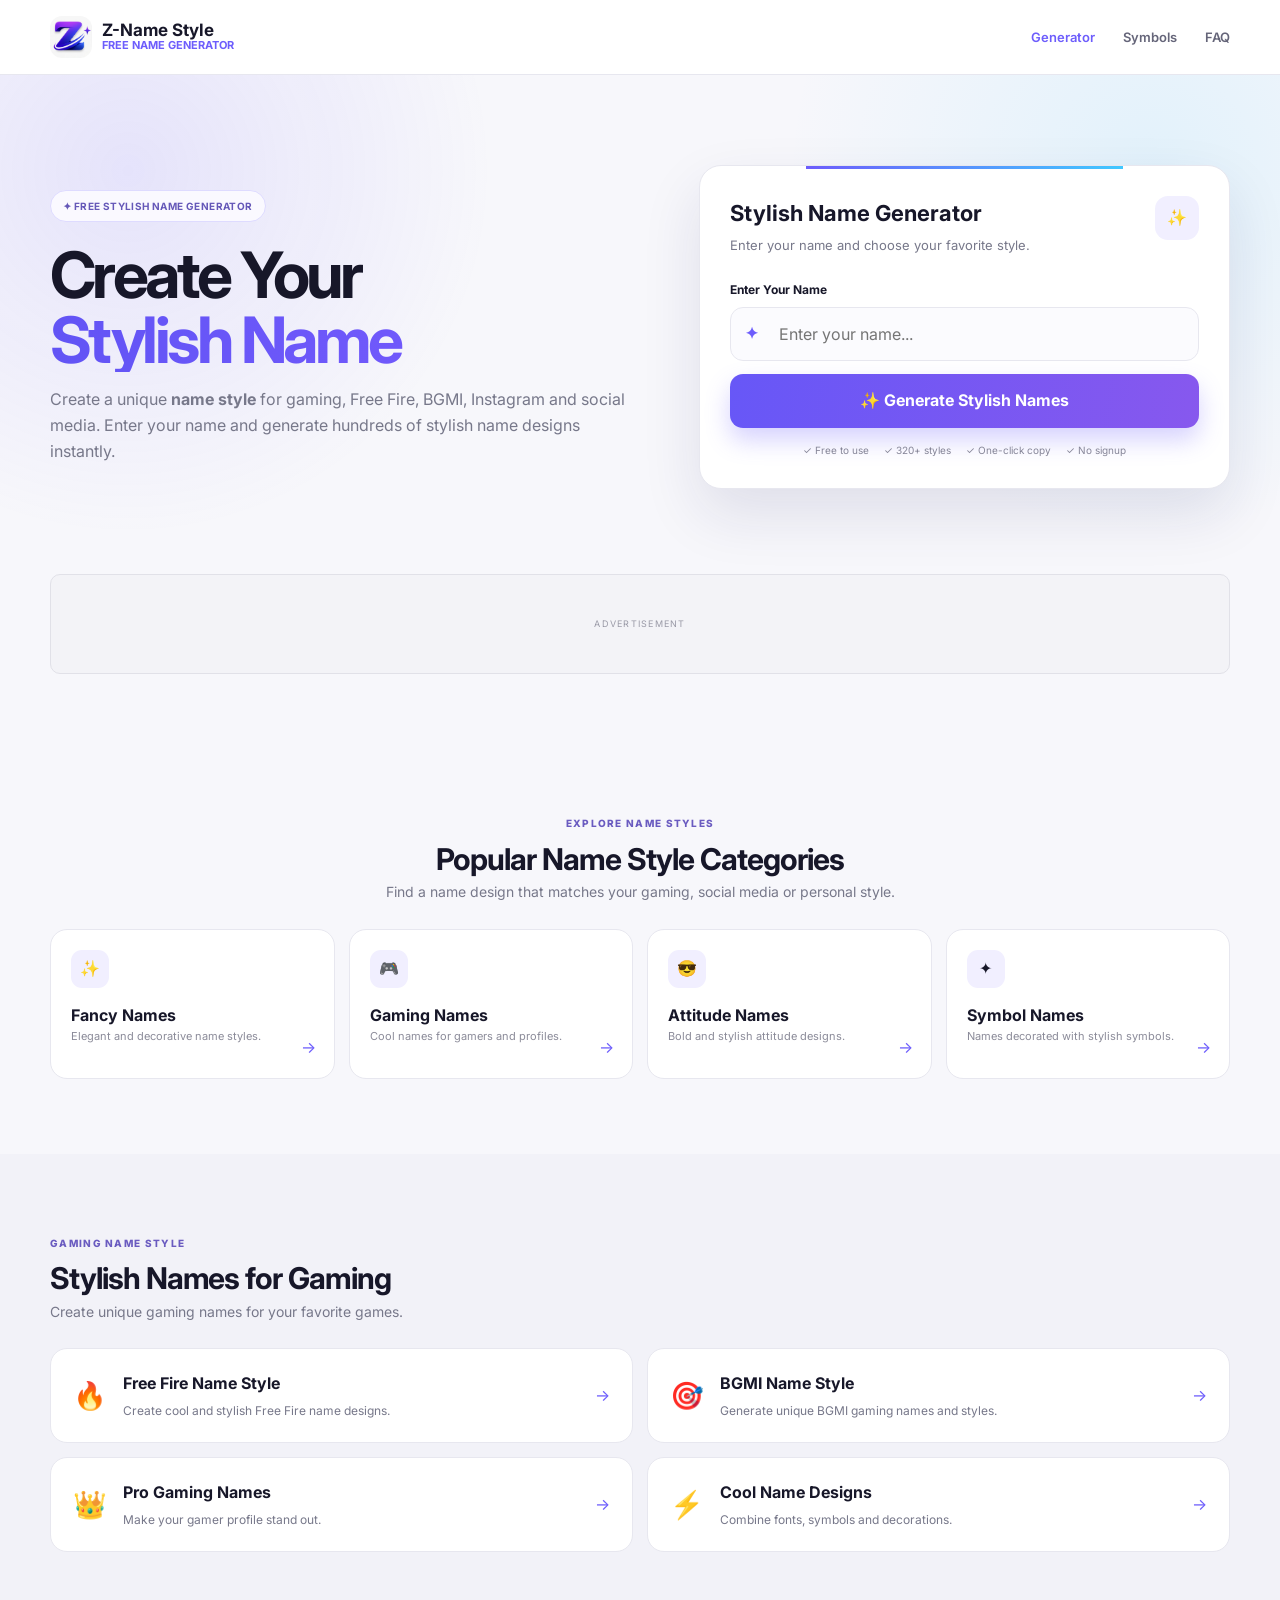
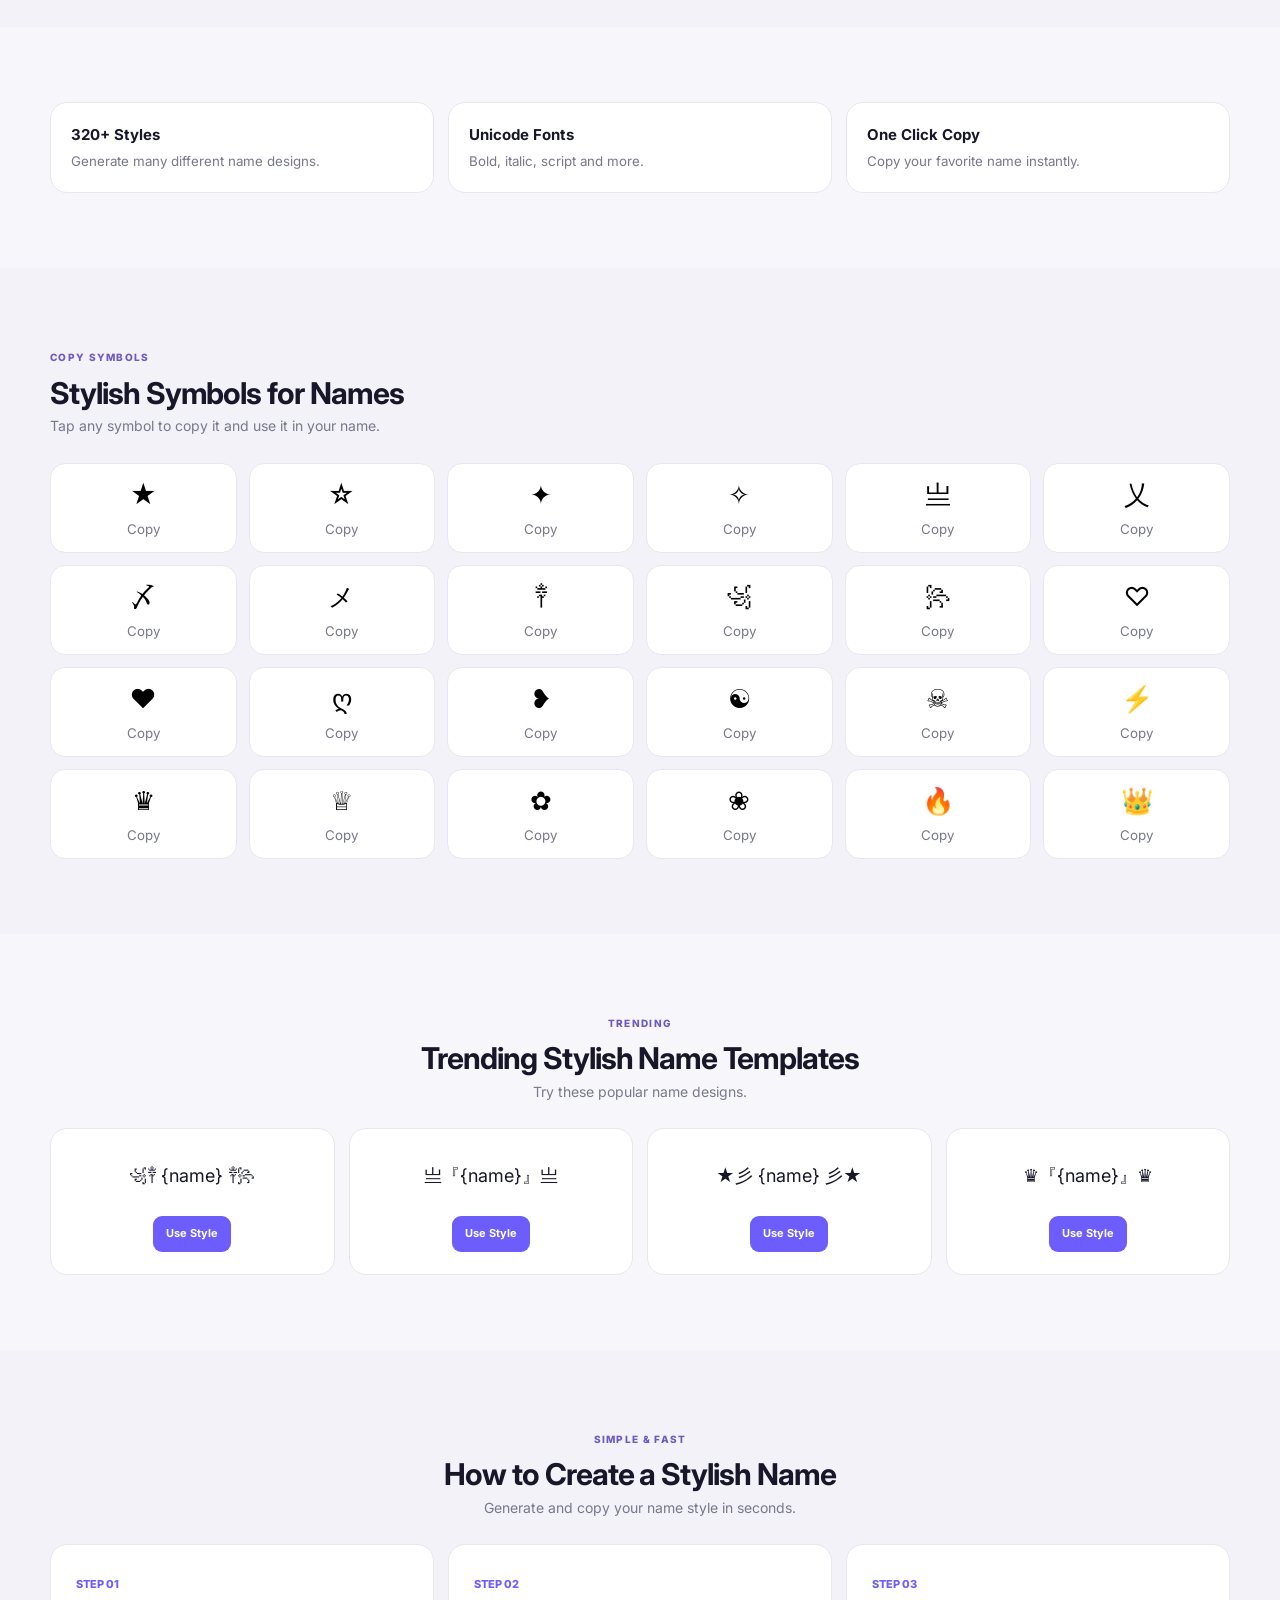
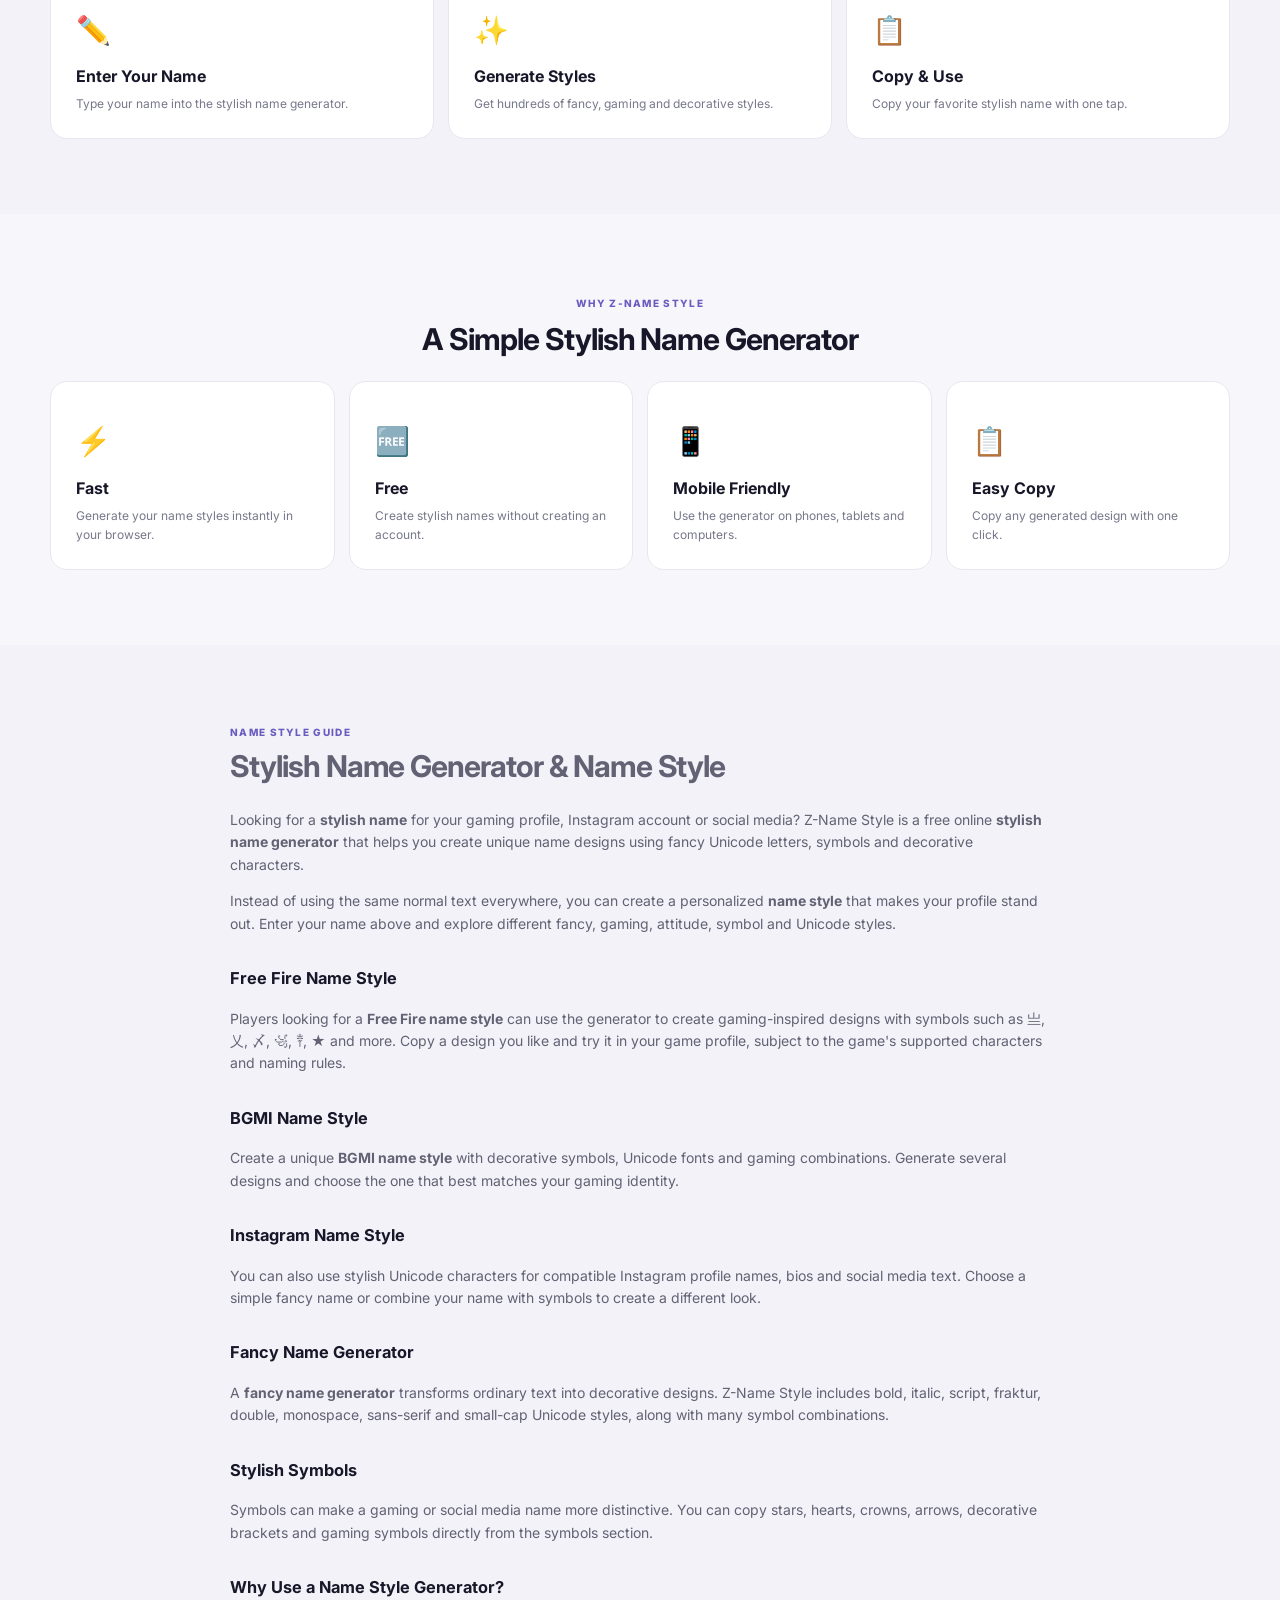
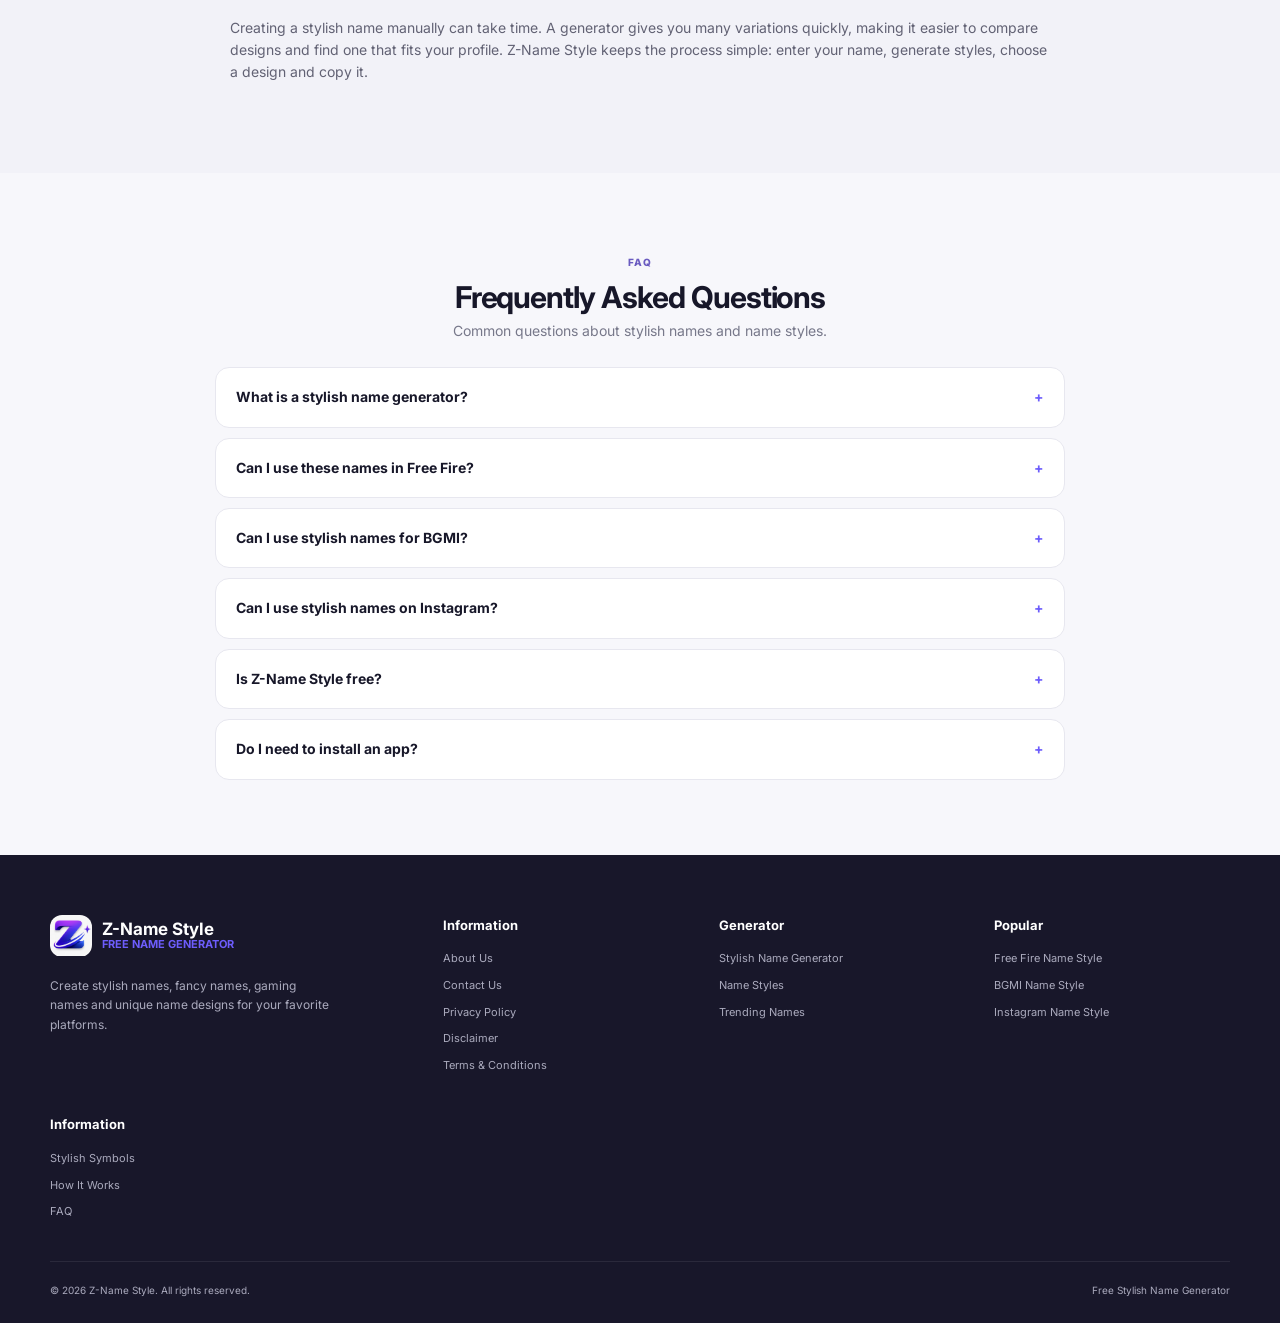
==== commit 1cc6e10f: "Add footer with information links Added a footer section with links to About Us, Contact Us, Privacy" ====
--- a/index.html
+++ b/index.html
@@ -1823,6 +1823,17 @@
             </div>
 
 
+            <div class="footer-column">
+    <h3>Information</h3>
+
+    <a href="about.html">About Us</a>
+    <a href="contact.html">Contact Us</a>
+    <a href="privacy.html">Privacy Policy</a>
+    <a href="disclaimer.html">Disclaimer</a>
+    <a href="terms.html">Terms & Conditions</a>
+            </div>
+
+
 
             <div class="footer-column">
 
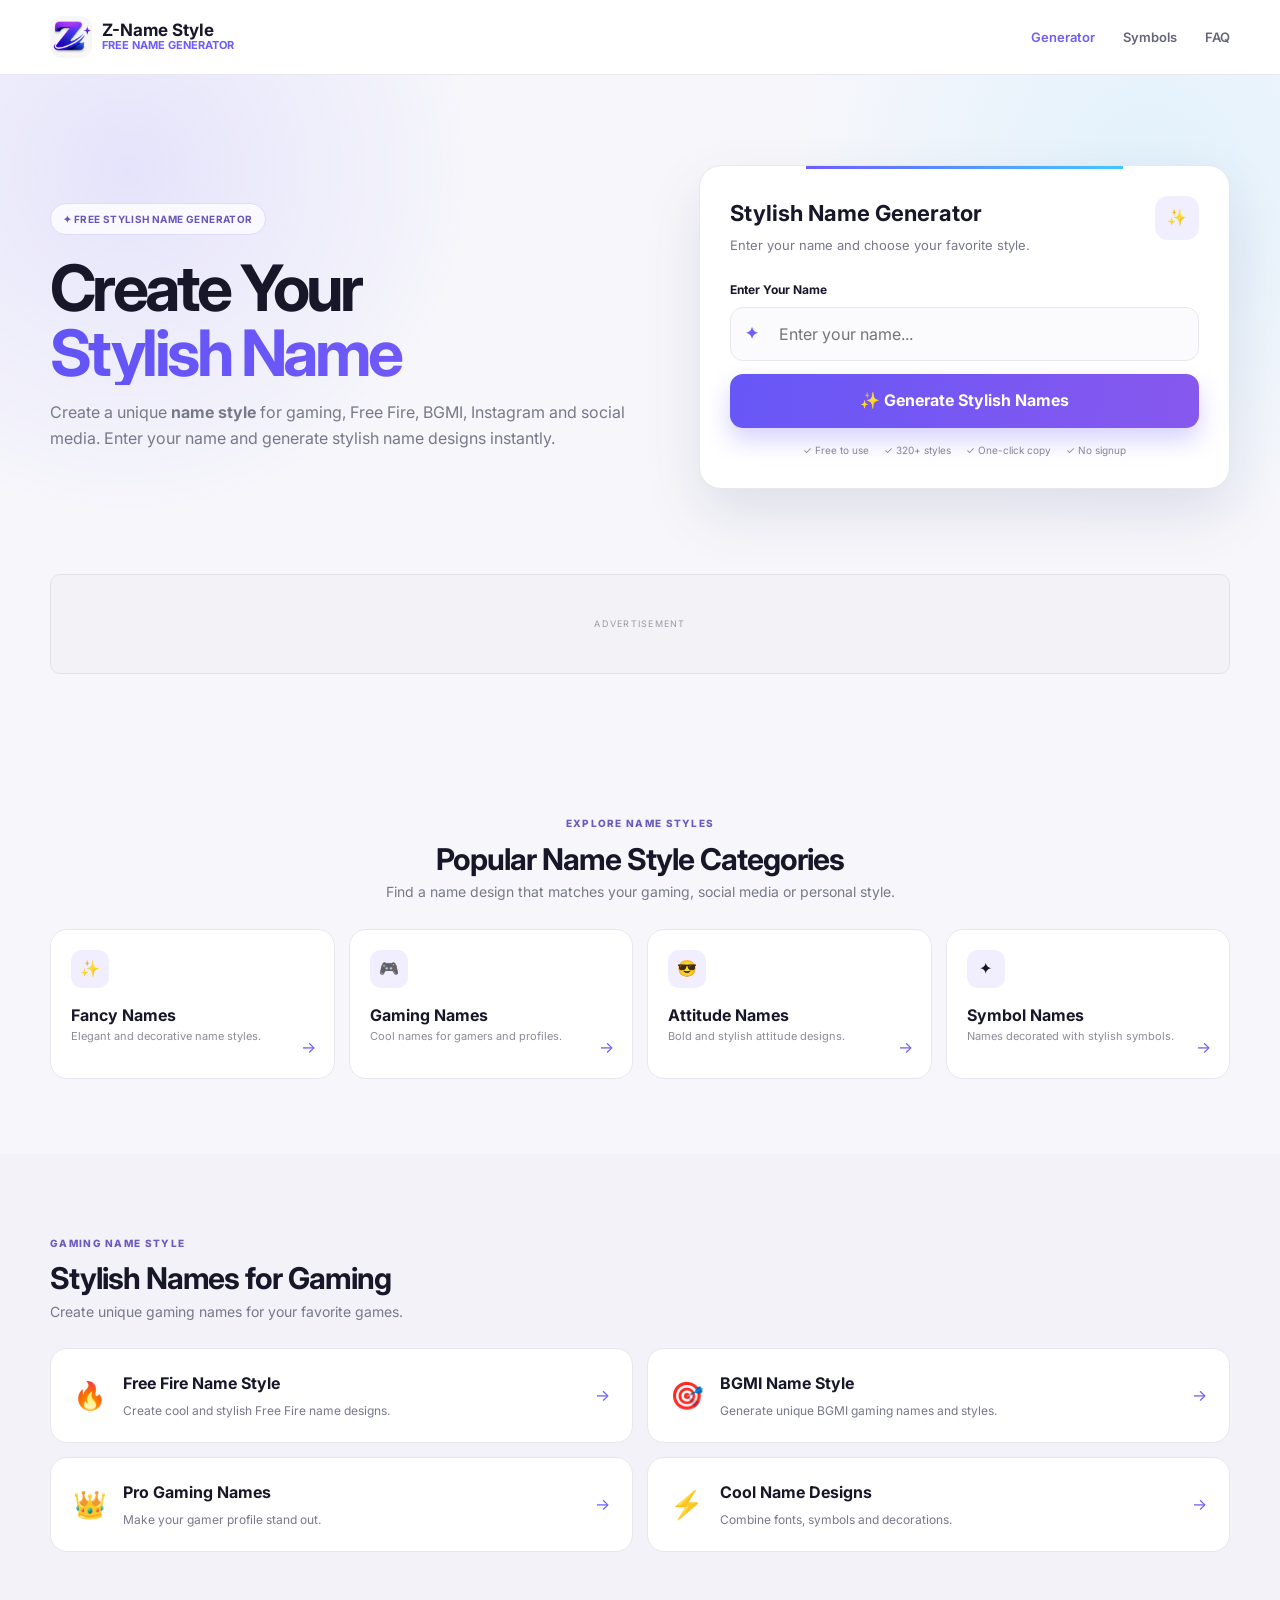
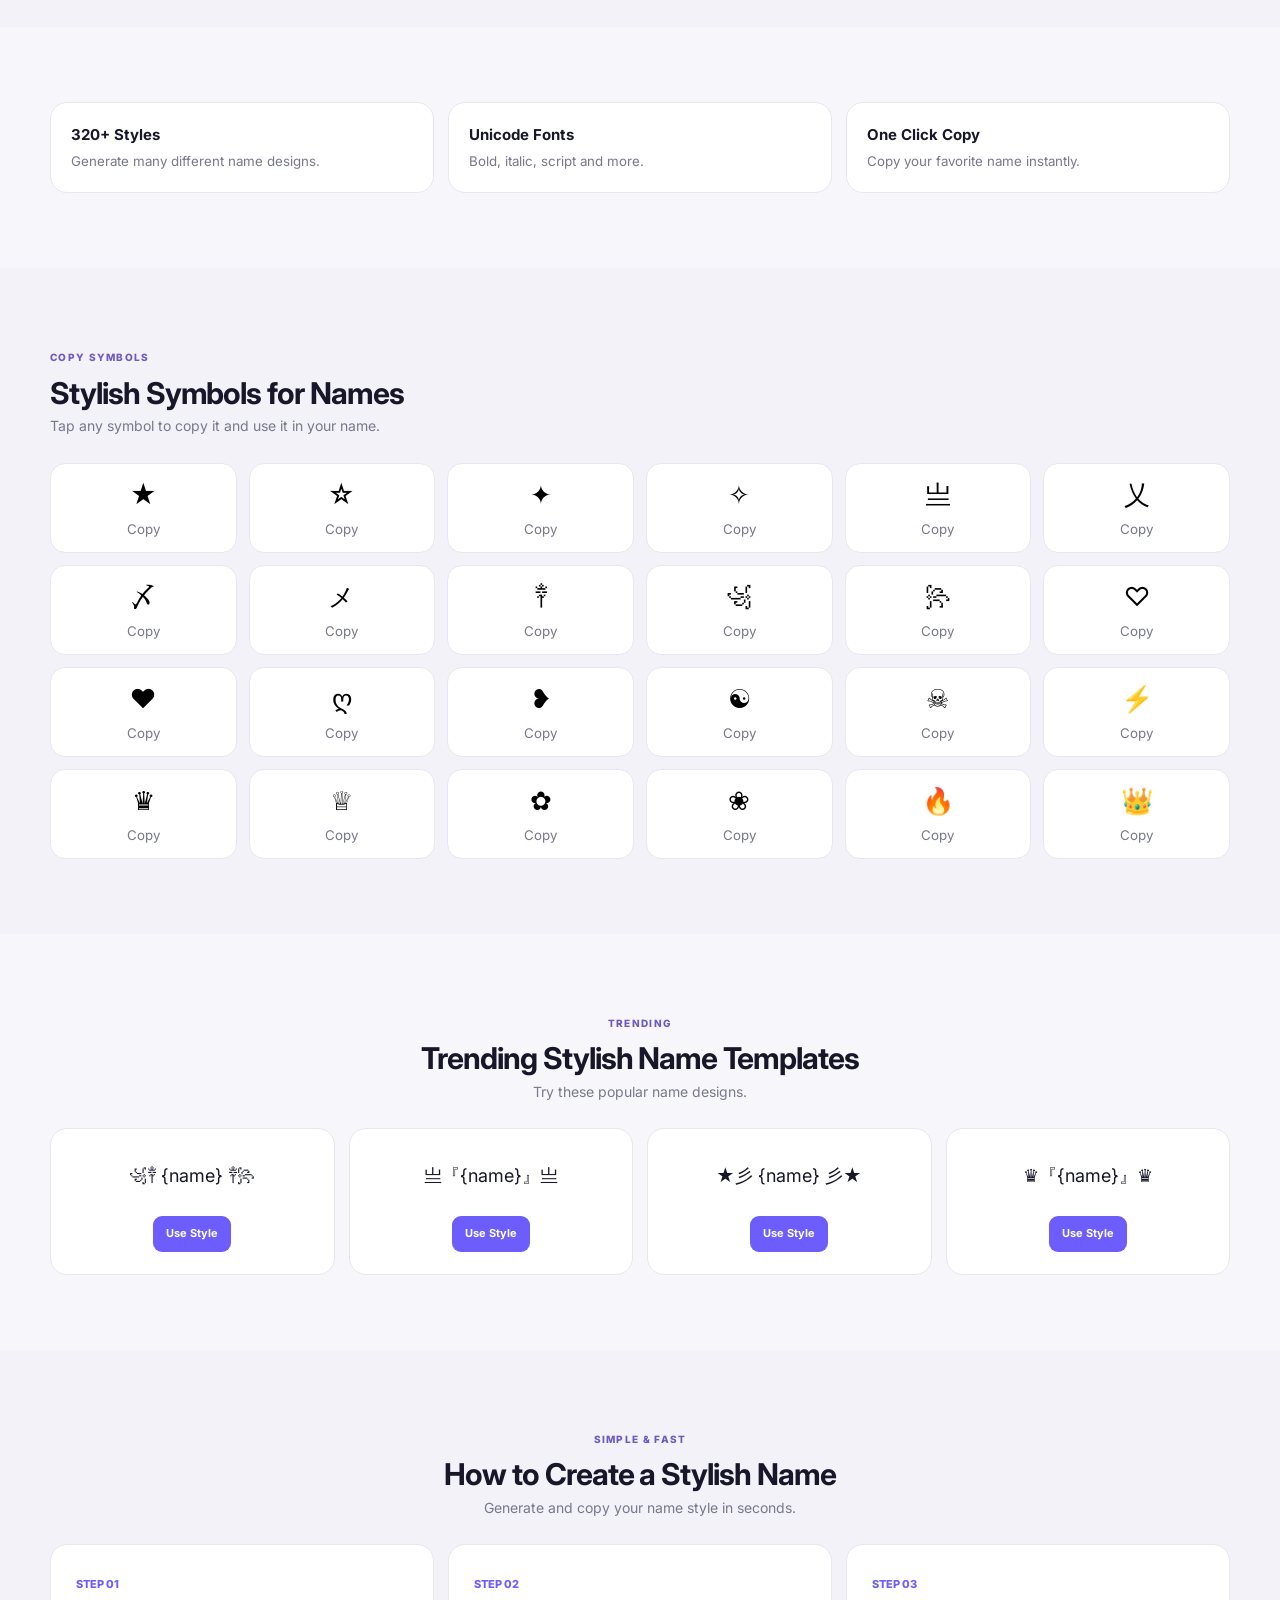
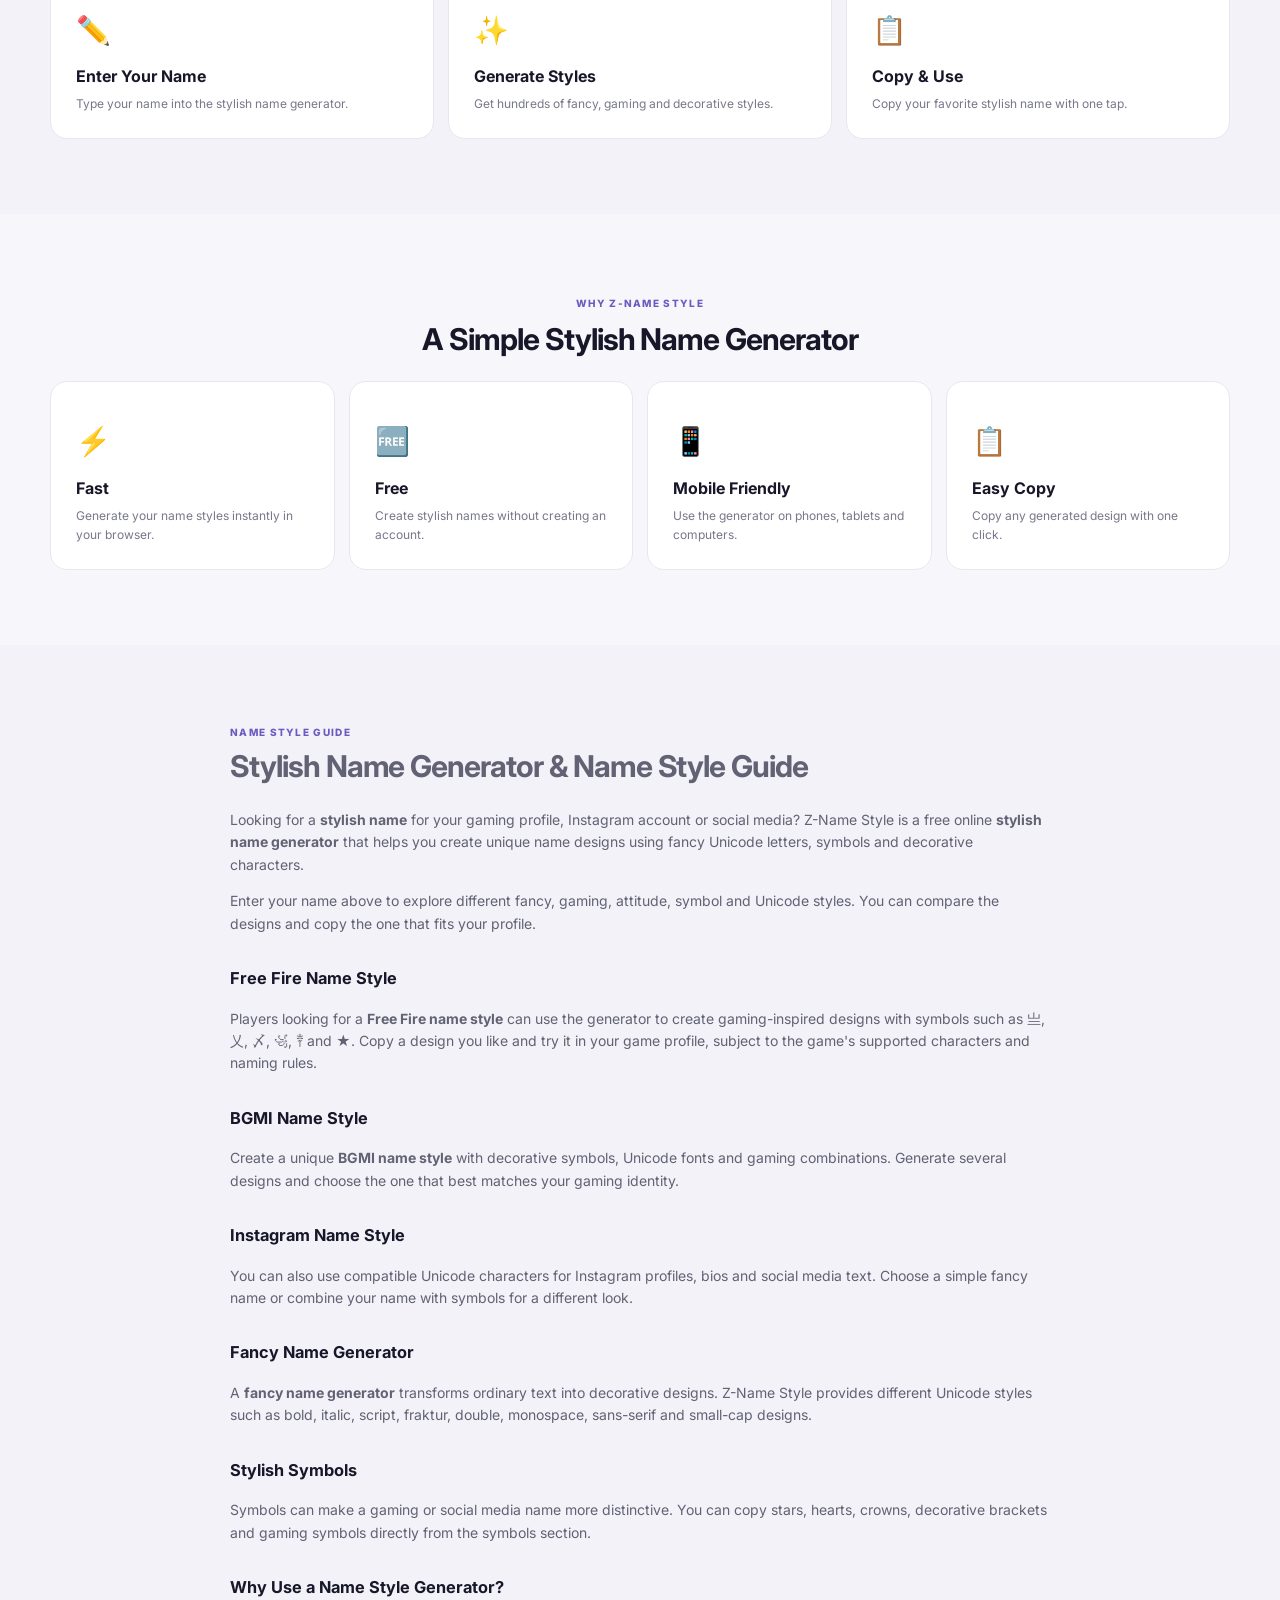
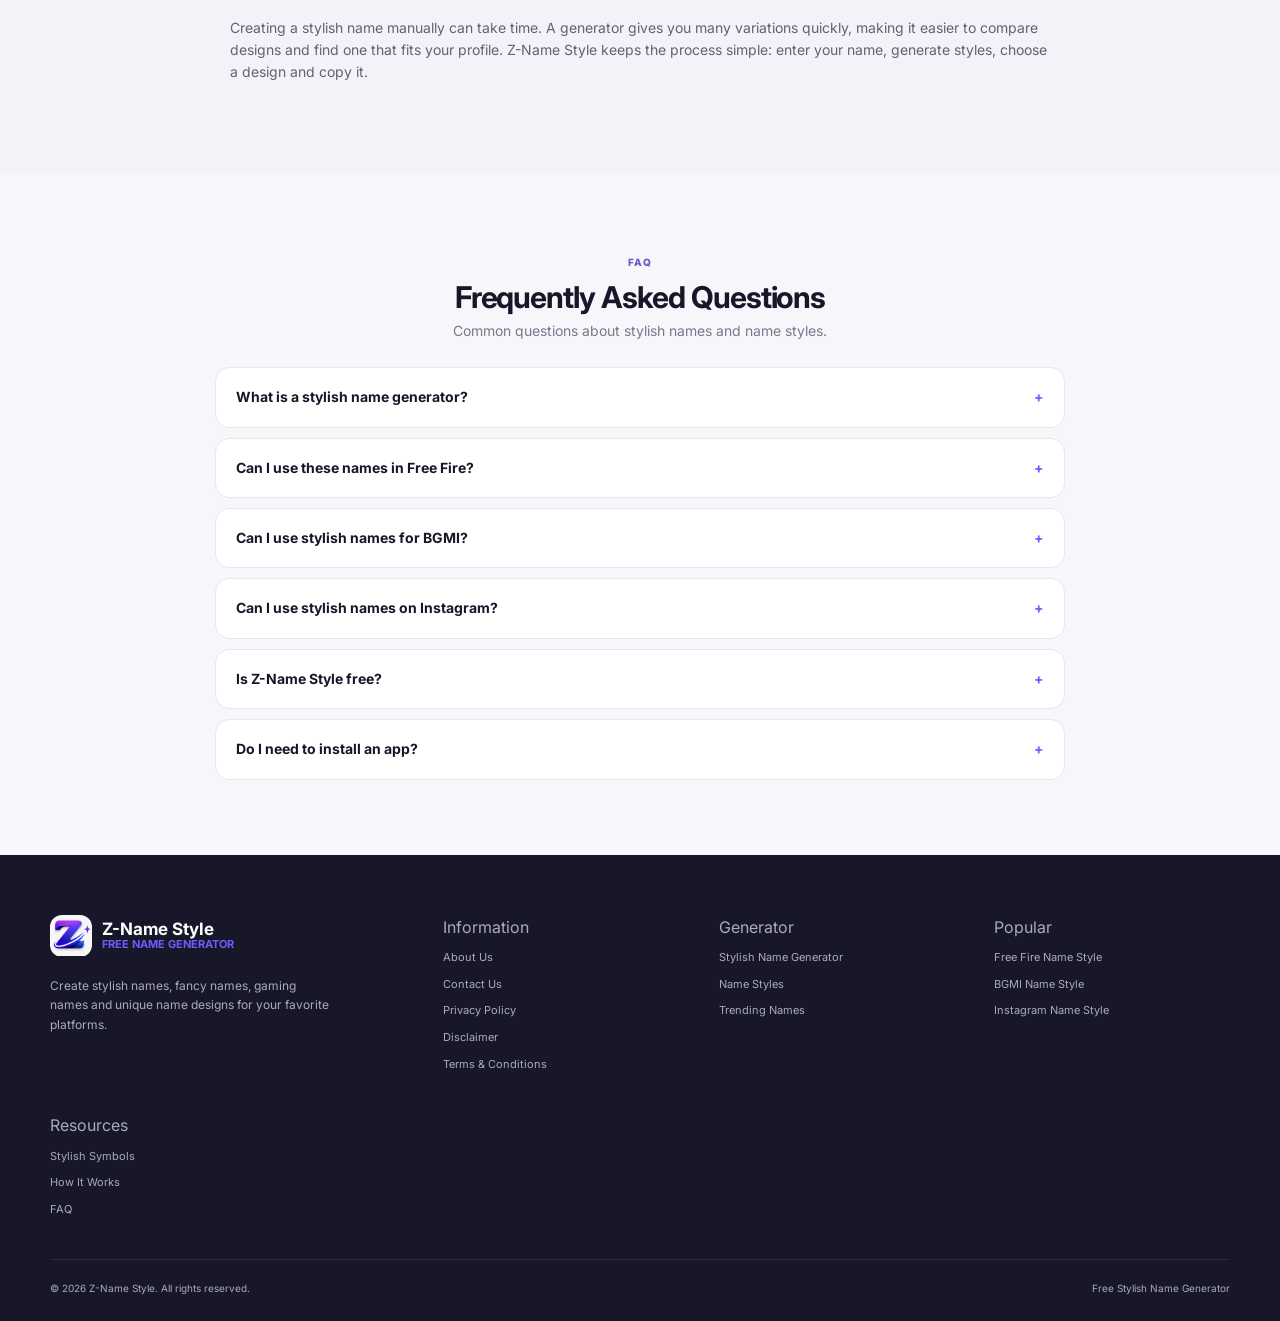
==== commit 167a959e: "Revise SEO metadata for improved clarity Updated title and meta description for better SEO. Removed " ====
--- a/index.html
+++ b/index.html
@@ -12,14 +12,11 @@
           content="width=device-width, initial-scale=1.0">
 
     <title>
-        Stylish Name Generator - Name Style & Name Design | Z-Name Style
+        Stylish Name Generator for Free Fire & BGMI | Z-Name Style
     </title>
 
     <meta name="description"
-          content="Create stylish names, fancy name styles and unique name designs for Free Fire, BGMI, gaming, Instagram and social media. Generate and copy stylish names instantly with Z-Name Style.">
-
-    <meta name="keywords"
-          content="stylish name, stylish name generator, name style, style name, stylish names, fancy name generator, fancy names, name design, gaming name, gaming name style, Free Fire name style, Free Fire stylish name, BGMI name style, Instagram name style, Instagram name generator, stylish symbols">
+          content="Create stylish names for Free Fire, BGMI, Instagram and social media. Generate fancy name styles, gaming names and Unicode designs instantly with Z-Name Style.">
 
     <meta name="author"
           content="Z-Name Style">
@@ -30,26 +27,25 @@
     <meta name="theme-color"
           content="#6d5dfc">
 
-    <!-- IMPORTANT:
-         Replace this URL if your final domain changes.
-    -->
+
+    <!-- CANONICAL -->
 
     <link rel="canonical"
           href="https://rajvirsingh13.github.io/Z-Name-style-/">
 
 
     <!-- =====================================================
-         GOOGLE / SOCIAL SHARING
+         OPEN GRAPH
          ===================================================== -->
 
     <meta property="og:type"
           content="website">
 
     <meta property="og:title"
-          content="Stylish Name Generator - Z-Name Style">
+          content="Stylish Name Generator for Free Fire & BGMI | Z-Name Style">
 
     <meta property="og:description"
-          content="Create stylish names, fancy name styles and gaming names instantly. Perfect for Free Fire, BGMI, Instagram and social media.">
+          content="Create stylish gaming names, fancy name styles and unique Unicode designs for Free Fire, BGMI, Instagram and social media.">
 
     <meta property="og:url"
           content="https://rajvirsingh13.github.io/Z-Name-style-/">
@@ -61,7 +57,7 @@
           content="https://rajvirsingh13.github.io/Z-Name-style-/logo.png">
 
     <meta property="og:image:alt"
-          content="Z-Name Style Stylish Name Generator">
+          content="Z-Name Style stylish name generator logo">
 
 
     <!-- =====================================================
@@ -72,10 +68,10 @@
           content="summary_large_image">
 
     <meta name="twitter:title"
-          content="Stylish Name Generator | Z-Name Style">
+          content="Stylish Name Generator for Free Fire & BGMI | Z-Name Style">
 
     <meta name="twitter:description"
-          content="Generate stylish names, gaming names and fancy name styles for Free Fire, BGMI, Instagram and social media.">
+          content="Generate stylish names, gaming names and fancy Unicode name styles for Free Fire, BGMI, Instagram and social media.">
 
     <meta name="twitter:image"
           content="https://rajvirsingh13.github.io/Z-Name-style-/logo.png">
@@ -106,7 +102,7 @@
 
 
     <!-- =====================================================
-         STRUCTURED DATA
+         WEBSITE STRUCTURED DATA
          ===================================================== -->
 
     <script type="application/ld+json">
@@ -116,17 +112,14 @@
         "name": "Z-Name Style",
         "url": "https://rajvirsingh13.github.io/Z-Name-style-/",
         "description": "Free stylish name generator for gaming, Free Fire, BGMI, Instagram and social media.",
-        "potentialAction": {
-            "@type": "SearchAction",
-            "target": {
-                "@type": "EntryPoint",
-                "urlTemplate": "https://rajvirsingh13.github.io/Z-Name-style-/?name={search_term_string}"
-            },
-            "query-input": "required name=search_term_string"
-        }
+        "inLanguage": "en"
     }
     </script>
 
+
+    <!-- =====================================================
+         WEB APPLICATION STRUCTURED DATA
+         ===================================================== -->
 
     <script type="application/ld+json">
     {
@@ -146,6 +139,10 @@
     </script>
 
 
+    <!-- =====================================================
+         FAQ STRUCTURED DATA
+         ===================================================== -->
+
     <script type="application/ld+json">
     {
         "@context": "https://schema.org",
@@ -156,7 +153,7 @@
                 "name": "What is a stylish name generator?",
                 "acceptedAnswer": {
                     "@type": "Answer",
-                    "text": "A stylish name generator converts your normal name into different fancy, gaming, decorative and Unicode name styles that you can copy and use."
+                    "text": "A stylish name generator converts a normal name into different fancy, gaming, decorative and Unicode name styles that you can copy and use."
                 }
             },
             {
@@ -164,15 +161,23 @@
                 "name": "Can I use these stylish names in Free Fire?",
                 "acceptedAnswer": {
                     "@type": "Answer",
-                    "text": "Yes. You can copy suitable stylish and gaming name designs and try them in Free Fire, subject to the game's character and name restrictions."
+                    "text": "You can copy suitable stylish gaming name designs and try them in Free Fire, subject to the game's supported characters, name length and naming restrictions."
                 }
             },
             {
                 "@type": "Question",
-                "name": "Can I use stylish names for Instagram?",
+                "name": "Can I use stylish names for BGMI?",
                 "acceptedAnswer": {
                     "@type": "Answer",
-                    "text": "You can copy the generated name styles and use compatible Unicode characters in Instagram profiles, bios and other social media areas."
+                    "text": "You can generate and copy gaming-style Unicode names for compatible BGMI profile or nickname fields."
+                }
+            },
+            {
+                "@type": "Question",
+                "name": "Can I use stylish names on Instagram?",
+                "acceptedAnswer": {
+                    "@type": "Answer",
+                    "text": "You can copy compatible Unicode name styles and use them in supported Instagram profile, bio and text fields."
                 }
             },
             {
@@ -180,7 +185,15 @@
                 "name": "Is Z-Name Style free?",
                 "acceptedAnswer": {
                     "@type": "Answer",
-                    "text": "Yes. Z-Name Style provides a free stylish name generator that lets you generate and copy name designs."
+                    "text": "Yes. Z-Name Style provides a free stylish name generator for creating and copying name designs."
+                }
+            },
+            {
+                "@type": "Question",
+                "name": "Do I need to install an app?",
+                "acceptedAnswer": {
+                    "@type": "Answer",
+                    "text": "No. Z-Name Style works directly in a modern web browser on supported phones, tablets and computers."
                 }
             }
         ]
@@ -301,17 +314,46 @@
             FAQ
         </a>
 
+        <a href="about.html"
+           class="mobile-nav-link">
+            About Us
+        </a>
+
+        <a href="contact.html"
+           class="mobile-nav-link">
+            Contact Us
+        </a>
+
+        <a href="privacy.html"
+           class="mobile-nav-link">
+            Privacy Policy
+        </a>
+
+        <a href="disclaimer.html"
+           class="mobile-nav-link">
+            Disclaimer
+        </a>
+
+        <a href="terms.html"
+           class="mobile-nav-link">
+            Terms &amp; Conditions
+        </a>
+
     </nav>
 
 </header>
 
 
-
 <!-- =========================================================
-     HERO
+     MAIN CONTENT
      ========================================================= -->
 
 <main id="home">
+
+
+<!-- =========================================================
+     HERO / GENERATOR
+     ========================================================= -->
 
 <section class="hero-section"
          id="generator">
@@ -319,7 +361,7 @@
     <div class="container hero-container">
 
 
-        <!-- HERO TEXT -->
+        <!-- HERO CONTENT -->
 
         <div class="hero-content">
 
@@ -329,26 +371,23 @@
 
 
             <h1>
-
                 Create Your
                 <span class="gradient-text">
                     Stylish Name
                 </span>
-
             </h1>
 
 
             <p class="hero-description">
 
-                Create a unique <strong>name style</strong> for gaming,
-                Free Fire, BGMI, Instagram and social media.
-                Enter your name and generate hundreds of
-                stylish name designs instantly.
+                Create a unique <strong>name style</strong> for
+                gaming, Free Fire, BGMI, Instagram and social
+                media. Enter your name and generate stylish
+                name designs instantly.
 
             </p>
 
         </div>
-
 
 
         <!-- GENERATOR CARD -->
@@ -372,13 +411,10 @@
 
                 <div class="generator-icon"
                      aria-hidden="true">
-
                     ✨
-
                 </div>
 
             </div>
-
 
 
             <form id="nameForm"
@@ -407,6 +443,9 @@
                         name="name"
                         maxlength="30"
                         autocomplete="off"
+                        inputmode="text"
+                        enterkeyhint="go"
+                        spellcheck="false"
                         placeholder="Enter your name..."
                         aria-label="Enter your name">
 
@@ -456,7 +495,6 @@
 </section>
 
 
-
 <!-- =========================================================
      PREVIEW
      ========================================================= -->
@@ -485,7 +523,6 @@
 </section>
 
 
-
 <!-- =========================================================
      RESULTS
      ========================================================= -->
@@ -512,57 +549,47 @@
 
         </div>
 
-
-        <!-- FILTERS -->
 
         <div id="styleFilters"
              class="style-filters"
              role="group"
              aria-label="Name style filters">
 
-            <button
-                type="button"
-                class="filter-button active"
-                data-filter="all">
+            <button type="button"
+                    class="filter-button active"
+                    data-filter="all">
                 All
             </button>
 
-            <button
-                type="button"
-                class="filter-button"
-                data-filter="fancy">
+            <button type="button"
+                    class="filter-button"
+                    data-filter="fancy">
                 Fancy
             </button>
 
-            <button
-                type="button"
-                class="filter-button"
-                data-filter="gaming">
+            <button type="button"
+                    class="filter-button"
+                    data-filter="gaming">
                 Gaming
             </button>
 
-            <button
-                type="button"
-                class="filter-button"
-                data-filter="attitude">
+            <button type="button"
+                    class="filter-button"
+                    data-filter="attitude">
                 Attitude
             </button>
 
-            <button
-                type="button"
-                class="filter-button"
-                data-filter="symbols">
+            <button type="button"
+                    class="filter-button"
+                    data-filter="symbols">
                 Symbols
             </button>
 
         </div>
 
-
-        <!-- GENERATED RESULT CARDS -->
 
         <div id="resultsContainer"
              class="results-grid">
-
         </div>
 
     </div>
@@ -570,9 +597,8 @@
 </section>
 
 
-
 <!-- =========================================================
-     AD PLACEHOLDER
+     ADVERTISEMENT
      ========================================================= -->
 
 <section class="ad-section"
@@ -581,15 +607,12 @@
     <div class="container">
 
         <div class="ad-placeholder">
-
             ADVERTISEMENT
-
         </div>
 
     </div>
 
 </section>
-
 
 
 <!-- =========================================================
@@ -637,7 +660,8 @@
                     Elegant and decorative name styles.
                 </span>
 
-                <span class="category-arrow">
+                <span class="category-arrow"
+                      aria-hidden="true">
                     →
                 </span>
 
@@ -659,7 +683,8 @@
                     Cool names for gamers and profiles.
                 </span>
 
-                <span class="category-arrow">
+                <span class="category-arrow"
+                      aria-hidden="true">
                     →
                 </span>
 
@@ -681,7 +706,8 @@
                     Bold and stylish attitude designs.
                 </span>
 
-                <span class="category-arrow">
+                <span class="category-arrow"
+                      aria-hidden="true">
                     →
                 </span>
 
@@ -703,7 +729,8 @@
                     Names decorated with stylish symbols.
                 </span>
 
-                <span class="category-arrow">
+                <span class="category-arrow"
+                      aria-hidden="true">
                     →
                 </span>
 
@@ -716,9 +743,8 @@
 </section>
 
 
-
 <!-- =========================================================
-     GAMING / SEO TOOLS CONTENT
+     GAMING NAME CONTENT
      ========================================================= -->
 
 <section class="content-section soft-section">
@@ -764,7 +790,8 @@
 
                 </div>
 
-                <span class="tool-arrow">
+                <span class="tool-arrow"
+                      aria-hidden="true">
                     →
                 </span>
 
@@ -790,7 +817,8 @@
 
                 </div>
 
-                <span class="tool-arrow">
+                <span class="tool-arrow"
+                      aria-hidden="true">
                     →
                 </span>
 
@@ -816,7 +844,8 @@
 
                 </div>
 
-                <span class="tool-arrow">
+                <span class="tool-arrow"
+                      aria-hidden="true">
                     →
                 </span>
 
@@ -830,7 +859,7 @@
                     ⚡
                 </span>
 
-                               <div class="tool-content">
+                <div class="tool-content">
 
                     <h3>
                         Cool Name Designs
@@ -842,7 +871,8 @@
 
                 </div>
 
-                <span class="tool-arrow">
+                <span class="tool-arrow"
+                      aria-hidden="true">
                     →
                 </span>
 
@@ -853,7 +883,6 @@
     </div>
 
 </section>
-
 
 
 <!-- =========================================================
@@ -912,9 +941,8 @@
 </section>
 
 
-
 <!-- =========================================================
-     SYMBOLS
+     STYLISH SYMBOLS
      ========================================================= -->
 
 <section class="content-section soft-section"
@@ -945,240 +973,192 @@
             <button class="symbol-card"
                     type="button"
                     data-symbol="★">
-
                 <span>★</span>
                 <small>Copy</small>
-
             </button>
 
 
             <button class="symbol-card"
                     type="button"
                     data-symbol="☆">
-
                 <span>☆</span>
                 <small>Copy</small>
-
             </button>
 
 
             <button class="symbol-card"
                     type="button"
                     data-symbol="✦">
-
                 <span>✦</span>
                 <small>Copy</small>
-
             </button>
 
 
             <button class="symbol-card"
                     type="button"
                     data-symbol="✧">
-
                 <span>✧</span>
                 <small>Copy</small>
-
             </button>
 
 
             <button class="symbol-card"
                     type="button"
                     data-symbol="亗">
-
                 <span>亗</span>
                 <small>Copy</small>
-
             </button>
 
 
             <button class="symbol-card"
                     type="button"
                     data-symbol="乂">
-
                 <span>乂</span>
                 <small>Copy</small>
-
             </button>
 
 
             <button class="symbol-card"
                     type="button"
                     data-symbol="〆">
-
                 <span>〆</span>
                 <small>Copy</small>
-
             </button>
 
 
             <button class="symbol-card"
                     type="button"
                     data-symbol="メ">
-
                 <span>メ</span>
                 <small>Copy</small>
-
             </button>
 
 
             <button class="symbol-card"
                     type="button"
                     data-symbol="༒">
-
                 <span>༒</span>
                 <small>Copy</small>
-
             </button>
 
 
             <button class="symbol-card"
                     type="button"
                     data-symbol="꧁">
-
                 <span>꧁</span>
                 <small>Copy</small>
-
             </button>
 
 
             <button class="symbol-card"
                     type="button"
                     data-symbol="꧂">
-
                 <span>꧂</span>
                 <small>Copy</small>
-
             </button>
 
 
             <button class="symbol-card"
                     type="button"
                     data-symbol="♡">
-
                 <span>♡</span>
                 <small>Copy</small>
-
             </button>
 
 
             <button class="symbol-card"
                     type="button"
                     data-symbol="♥">
-
                 <span>♥</span>
                 <small>Copy</small>
-
             </button>
 
 
             <button class="symbol-card"
                     type="button"
                     data-symbol="ღ">
-
                 <span>ღ</span>
                 <small>Copy</small>
-
             </button>
 
 
             <button class="symbol-card"
                     type="button"
                     data-symbol="❥">
-
                 <span>❥</span>
                 <small>Copy</small>
-
             </button>
 
 
             <button class="symbol-card"
                     type="button"
                     data-symbol="☯">
-
                 <span>☯</span>
                 <small>Copy</small>
-
             </button>
 
 
             <button class="symbol-card"
                     type="button"
                     data-symbol="☠">
-
                 <span>☠</span>
                 <small>Copy</small>
-
             </button>
 
 
             <button class="symbol-card"
                     type="button"
                     data-symbol="⚡">
-
                 <span>⚡</span>
                 <small>Copy</small>
-
             </button>
 
 
             <button class="symbol-card"
                     type="button"
                     data-symbol="♛">
-
                 <span>♛</span>
                 <small>Copy</small>
-
             </button>
 
 
             <button class="symbol-card"
                     type="button"
                     data-symbol="♕">
-
                 <span>♕</span>
                 <small>Copy</small>
-
             </button>
 
 
             <button class="symbol-card"
                     type="button"
                     data-symbol="✿">
-
                 <span>✿</span>
                 <small>Copy</small>
-
             </button>
 
 
             <button class="symbol-card"
                     type="button"
                     data-symbol="❀">
-
                 <span>❀</span>
                 <small>Copy</small>
-
             </button>
 
 
             <button class="symbol-card"
                     type="button"
                     data-symbol="🔥">
-
                 <span>🔥</span>
                 <small>Copy</small>
-
             </button>
 
 
             <button class="symbol-card"
                     type="button"
                     data-symbol="👑">
-
                 <span>👑</span>
                 <small>Copy</small>
-
             </button>
 
         </div>
@@ -1186,7 +1166,6 @@
     </div>
 
 </section>
-
 
 
 <!-- =========================================================
@@ -1224,13 +1203,10 @@
                     ꧁༒ {name} ༒꧂
                 </div>
 
-                <button
-                    type="button"
-                    class="use-style-button"
-                    data-template="꧁༒ {name} ༒꧂">
-
+                <button type="button"
+                        class="use-style-button"
+                        data-template="꧁༒ {name} ༒꧂">
                     Use Style
-
                 </button>
 
             </div>
@@ -1242,13 +1218,10 @@
                     亗『{name}』亗
                 </div>
 
-                <button
-                    type="button"
-                    class="use-style-button"
-                    data-template="亗『{name}』亗">
-
+                <button type="button"
+                        class="use-style-button"
+                        data-template="亗『{name}』亗">
                     Use Style
-
                 </button>
 
             </div>
@@ -1260,13 +1233,10 @@
                     ★彡 {name} 彡★
                 </div>
 
-                <button
-                    type="button"
-                    class="use-style-button"
-                    data-template="★彡 {name} 彡★">
-
+                <button type="button"
+                        class="use-style-button"
+                        data-template="★彡 {name} 彡★">
                     Use Style
-
                 </button>
 
             </div>
@@ -1278,13 +1248,10 @@
                     ♛『{name}』♛
                 </div>
 
-                <button
-                    type="button"
-                    class="use-style-button"
-                    data-template="♛『{name}』♛">
-
+                <button type="button"
+                        class="use-style-button"
+                        data-template="♛『{name}』♛">
                     Use Style
-
                 </button>
 
             </div>
@@ -1294,7 +1261,6 @@
     </div>
 
 </section>
-
 
 
 <!-- =========================================================
@@ -1309,7 +1275,7 @@
         <div class="section-heading centered">
 
             <span class="section-kicker">
-                SIMPLE & FAST
+                SIMPLE &amp; FAST
             </span>
 
             <h2>
@@ -1379,7 +1345,7 @@
                 </span>
 
                 <h3>
-                    Copy & Use
+                    Copy &amp; Use
                 </h3>
 
                 <p>
@@ -1395,7 +1361,6 @@
 </section>
 
 
-
 <!-- =========================================================
      BENEFITS
      ========================================================= -->
@@ -1422,7 +1387,9 @@
 
             <div class="benefit-card">
 
-                <span>⚡</span>
+                <span aria-hidden="true">
+                    ⚡
+                </span>
 
                 <h3>
                     Fast
@@ -1437,7 +1404,9 @@
 
             <div class="benefit-card">
 
-                <span>🆓</span>
+                <span aria-hidden="true">
+                    🆓
+                </span>
 
                 <h3>
                     Free
@@ -1452,7 +1421,9 @@
 
             <div class="benefit-card">
 
-                <span>📱</span>
+                <span aria-hidden="true">
+                    📱
+                </span>
 
                 <h3>
                     Mobile Friendly
@@ -1467,7 +1438,9 @@
 
             <div class="benefit-card">
 
-                <span>📋</span>
+                <span aria-hidden="true">
+                    📋
+                </span>
 
                 <h3>
                     Easy Copy
@@ -1486,7 +1459,6 @@
 </section>
 
 
-
 <!-- =========================================================
      SEO CONTENT
      ========================================================= -->
@@ -1495,7 +1467,6 @@
 
     <div class="container narrow-container seo-content">
 
-
         <div class="section-heading">
 
             <span class="section-kicker">
@@ -1503,32 +1474,27 @@
             </span>
 
             <h2>
-                Stylish Name Generator & Name Style
+                Stylish Name Generator &amp; Name Style Guide
             </h2>
 
         </div>
 
 
         <p>
-
             Looking for a <strong>stylish name</strong> for your
             gaming profile, Instagram account or social media?
             Z-Name Style is a free online <strong>stylish name
             generator</strong> that helps you create unique
             name designs using fancy Unicode letters, symbols
             and decorative characters.
-
         </p>
 
 
         <p>
-
-            Instead of using the same normal text everywhere,
-            you can create a personalized <strong>name style</strong>
-            that makes your profile stand out. Enter your name
-            above and explore different fancy, gaming, attitude,
-            symbol and Unicode styles.
-
+            Enter your name above to explore different fancy,
+            gaming, attitude, symbol and Unicode styles. You can
+            compare the designs and copy the one that fits your
+            profile.
         </p>
 
 
@@ -1537,14 +1503,12 @@
         </h3>
 
         <p>
-
             Players looking for a <strong>Free Fire name style</strong>
             can use the generator to create gaming-inspired
-            designs with symbols such as 亗, 乂, 〆, ꧁, ༒,
-            ★ and more. Copy a design you like and try it
-            in your game profile, subject to the game's
-            supported characters and naming rules.
-
+            designs with symbols such as 亗, 乂, 〆, ꧁, ༒ and ★.
+            Copy a design you like and try it in your game profile,
+            subject to the game's supported characters and naming
+            rules.
         </p>
 
 
@@ -1553,12 +1517,10 @@
         </h3>
 
         <p>
-
-            Create a unique <strong>BGMI name style</strong>
-            with decorative symbols, Unicode fonts and gaming
+            Create a unique <strong>BGMI name style</strong> with
+            decorative symbols, Unicode fonts and gaming
             combinations. Generate several designs and choose
             the one that best matches your gaming identity.
-
         </p>
 
 
@@ -1567,12 +1529,10 @@
         </h3>
 
         <p>
-
-            You can also use stylish Unicode characters for
-            compatible Instagram profile names, bios and social
-            media text. Choose a simple fancy name or combine
-            your name with symbols to create a different look.
-
+            You can also use compatible Unicode characters for
+            Instagram profiles, bios and social media text.
+            Choose a simple fancy name or combine your name
+            with symbols for a different look.
         </p>
 
 
@@ -1581,13 +1541,11 @@
         </h3>
 
         <p>
-
             A <strong>fancy name generator</strong> transforms
             ordinary text into decorative designs. Z-Name Style
-            includes bold, italic, script, fraktur, double,
-            monospace, sans-serif and small-cap Unicode styles,
-            along with many symbol combinations.
-
+            provides different Unicode styles such as bold,
+            italic, script, fraktur, double, monospace,
+            sans-serif and small-cap designs.
         </p>
 
 
@@ -1596,12 +1554,10 @@
         </h3>
 
         <p>
-
             Symbols can make a gaming or social media name more
             distinctive. You can copy stars, hearts, crowns,
-            arrows, decorative brackets and gaming symbols
-            directly from the symbols section.
-
+            decorative brackets and gaming symbols directly
+            from the symbols section.
         </p>
 
 
@@ -1610,20 +1566,17 @@
         </h3>
 
         <p>
-
             Creating a stylish name manually can take time.
             A generator gives you many variations quickly,
             making it easier to compare designs and find one
             that fits your profile. Z-Name Style keeps the
             process simple: enter your name, generate styles,
             choose a design and copy it.
-
         </p>
 
     </div>
 
 </section>
-
 
 
 <!-- =========================================================
@@ -1663,11 +1616,9 @@
                 </summary>
 
                 <p>
-
                     A stylish name generator converts a normal
                     name into different fancy, gaming, decorative
                     and Unicode name styles that you can copy.
-
                 </p>
 
             </details>
@@ -1681,12 +1632,10 @@
                 </summary>
 
                 <p>
-
                     You can copy suitable gaming name designs
                     and try them in Free Fire. Availability may
                     depend on the game's supported characters,
                     name length and current naming restrictions.
-
                 </p>
 
             </details>
@@ -1700,11 +1649,9 @@
                 </summary>
 
                 <p>
-
                     Yes, you can generate and copy gaming-style
                     Unicode names for use in compatible BGMI
                     profile or nickname fields.
-
                 </p>
 
             </details>
@@ -1718,11 +1665,9 @@
                 </summary>
 
                 <p>
-
                     You can copy compatible Unicode name styles
                     and use them in Instagram bios, profiles and
                     other supported text fields.
-
                 </p>
 
             </details>
@@ -1736,11 +1681,9 @@
                 </summary>
 
                 <p>
-
                     Yes. Z-Name Style provides a free stylish
                     name generator for creating and copying
                     name designs.
-
                 </p>
 
             </details>
@@ -1754,11 +1697,9 @@
                 </summary>
 
                 <p>
-
                     No. The generator works directly in a modern
                     web browser on supported phones, tablets
                     and computers.
-
                 </p>
 
             </details>
@@ -1771,7 +1712,6 @@
 
 
 </main>
-
 
 
 <!-- =========================================================
@@ -1813,33 +1753,52 @@
 
 
                 <p>
-
                     Create stylish names, fancy names,
                     gaming names and unique name designs
                     for your favorite platforms.
-
                 </p>
 
             </div>
 
 
+            <!-- INFORMATION -->
+
             <div class="footer-column">
-    <h3>Information</h3>
-
-    <a href="about.html">About Us</a>
-    <a href="contact.html">Contact Us</a>
-    <a href="privacy.html">Privacy Policy</a>
-    <a href="disclaimer.html">Disclaimer</a>
-    <a href="terms.html">Terms & Conditions</a>
-            </div>
-
-
+
+                <div class="footer-heading">
+                    Information
+                </div>
+
+                <a href="about.html">
+                    About Us
+                </a>
+
+                <a href="contact.html">
+                    Contact Us
+                </a>
+
+                <a href="privacy.html">
+                    Privacy Policy
+                </a>
+
+                <a href="disclaimer.html">
+                    Disclaimer
+                </a>
+
+                <a href="terms.html">
+                    Terms &amp; Conditions
+                </a>
+
+            </div>
+
+
+            <!-- GENERATOR -->
 
             <div class="footer-column">
 
-                <h3>
+                <div class="footer-heading">
                     Generator
-                </h3>
+                </div>
 
                 <a href="#generator">
                     Stylish Name Generator
@@ -1856,12 +1815,13 @@
             </div>
 
 
+            <!-- POPULAR -->
 
             <div class="footer-column">
 
-                <h3>
+                <div class="footer-heading">
                     Popular
-                </h3>
+                </div>
 
                 <a href="#generator">
                     Free Fire Name Style
@@ -1878,12 +1838,13 @@
             </div>
 
 
+            <!-- RESOURCES -->
 
             <div class="footer-column">
 
-                <h3>
-                    Information
-                </h3>
+                <div class="footer-heading">
+                    Resources
+                </div>
 
                 <a href="#symbols">
                     Stylish Symbols
@@ -1902,7 +1863,6 @@
         </div>
 
 
-
         <div class="footer-bottom">
 
             <span>
@@ -1920,7 +1880,6 @@
 </footer>
 
 
-
 <!-- =========================================================
      MOBILE BOTTOM NAV
      ========================================================= -->
@@ -1929,7 +1888,7 @@
      aria-label="Mobile quick navigation">
 
 
-       <a href="#generator"
+    <a href="#generator"
        class="bottom-nav-item active">
 
         <span>✨</span>
@@ -1993,7 +1952,6 @@
 </nav>
 
 
-
 <!-- =========================================================
      TOAST
      ========================================================= -->
@@ -2014,7 +1972,6 @@
 </div>
 
 
-
 <!-- =========================================================
      JAVASCRIPT
      ========================================================= -->
